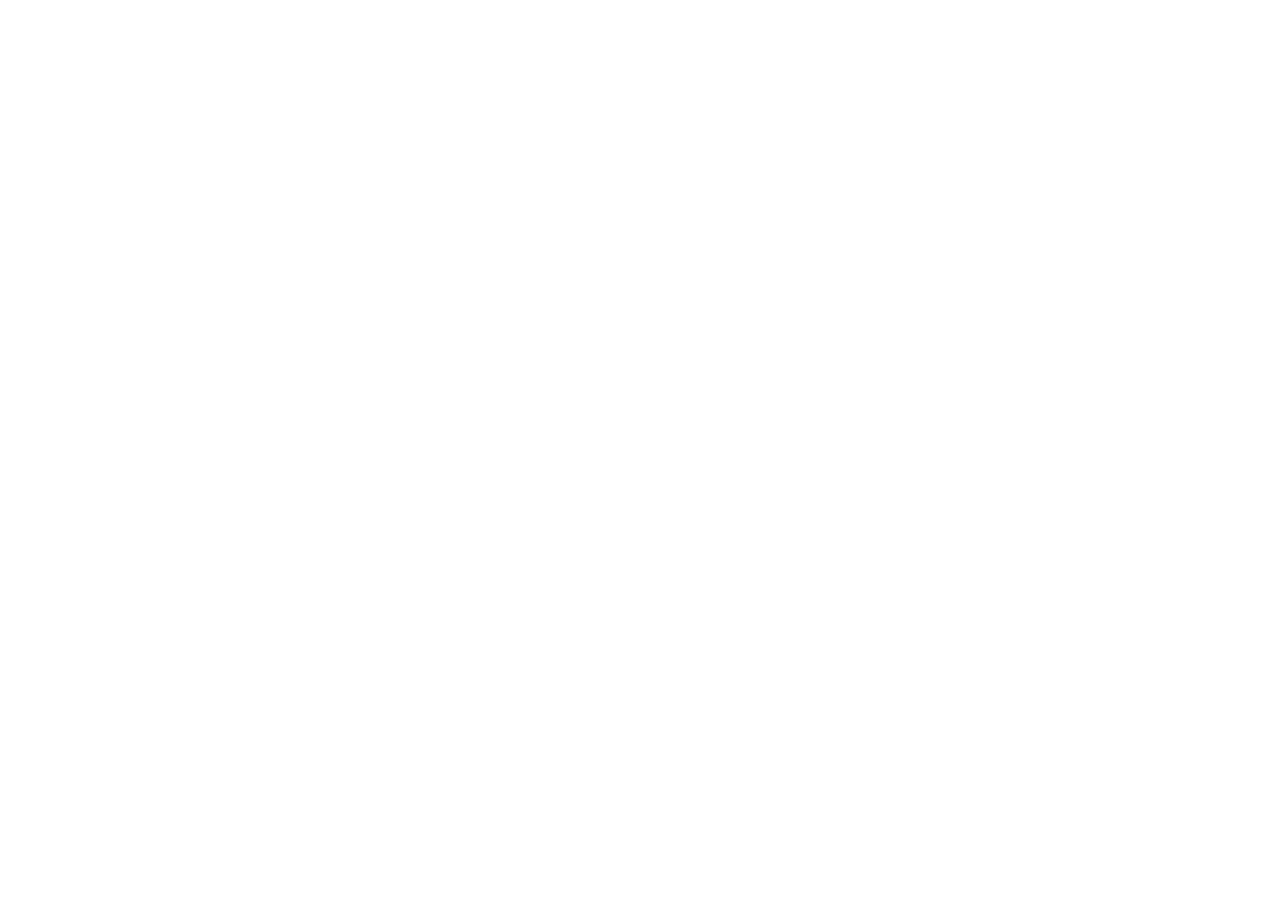
==== index.html @ fef8ca9e "Creating the work environment" ====
<!DOCTYPE html>
<html lang="en">
<head>
    <meta charset="UTF-8">
    <meta name="viewport" content="width=device-width, initial-scale=1.0">
    <title> HTML & CSS TEMPLATE 4 </title>
    <!-- noramlize css file -->
    <link rel="stylesheet" href="./assets/css/normalize.css">
    <!-- the main css file -->
    <link rel="stylesheet" href="./assets/css/master.css">
    <!-- my custom framework css file -->
    <link rel="stylesheet" href="./assets/css/my-framework.css">
    <!-- link the google font family -->
    <link rel="preconnect" href="https://fonts.googleapis.com">
    <link rel="preconnect" href="https://fonts.gstatic.com" crossorigin>
    <link href="https://fonts.googleapis.com/css2?family=Open+Sans:ital,wght@0,300;0,400;0,500;0,600;0,700;0,800;1,400;1,500&display=swap" rel="stylesheet">
</head>
<body>
    
</body>
</html>
---- assets/css/master.css ----
:root {
    font-family: 'Open Sans', 'sans-serif';
    font-size: 16px;
}
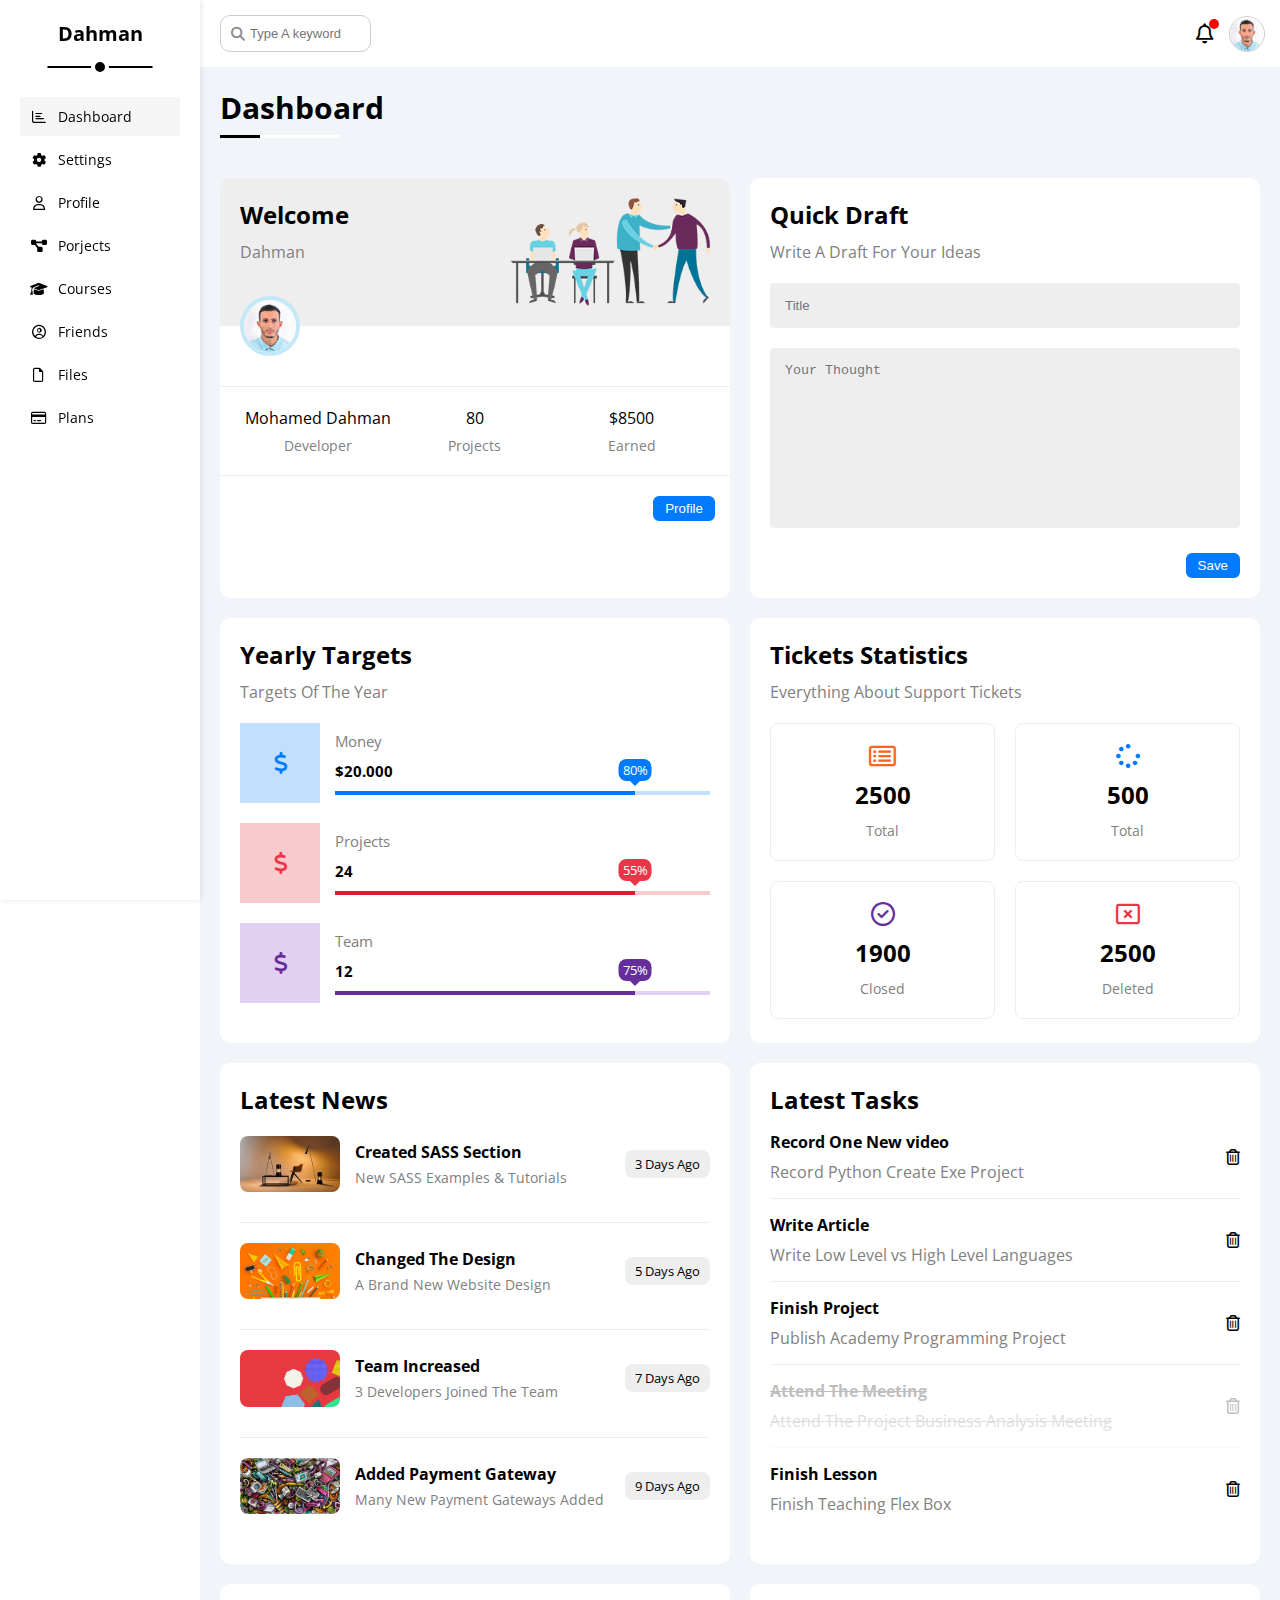
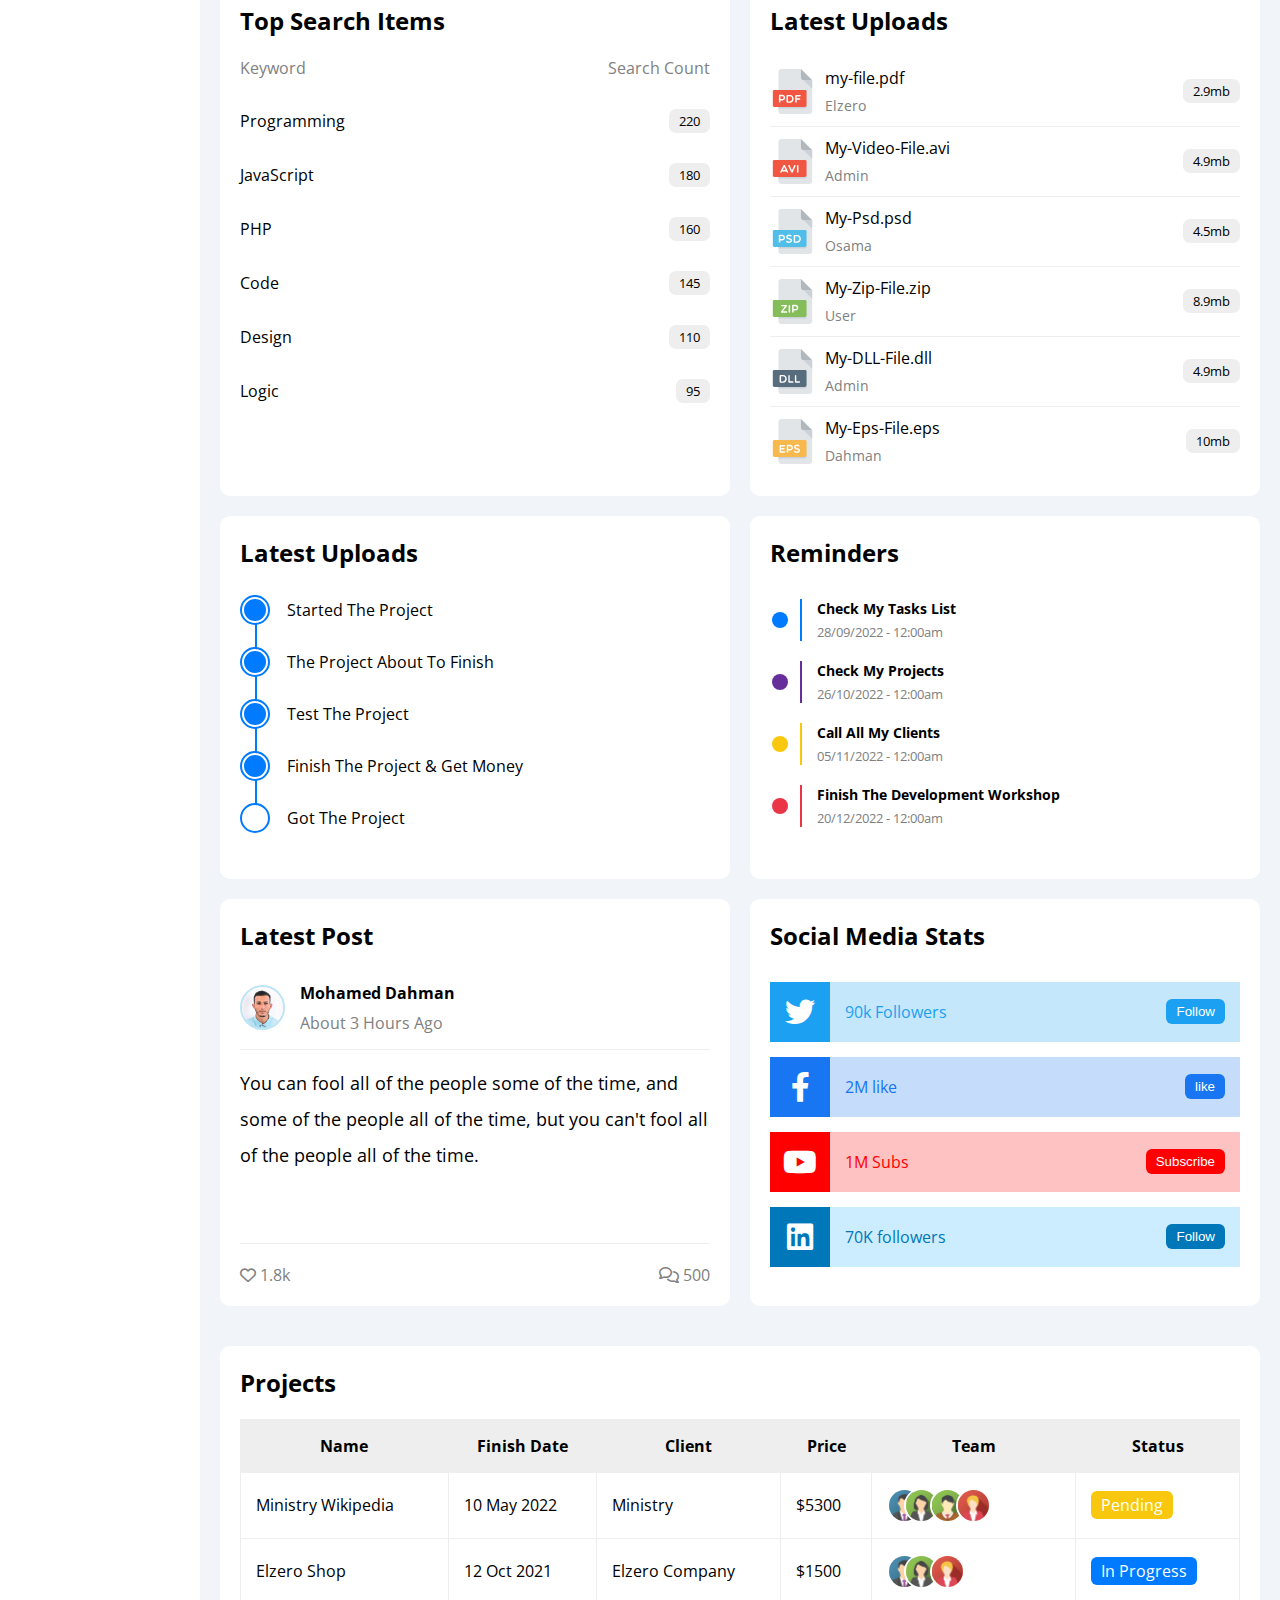
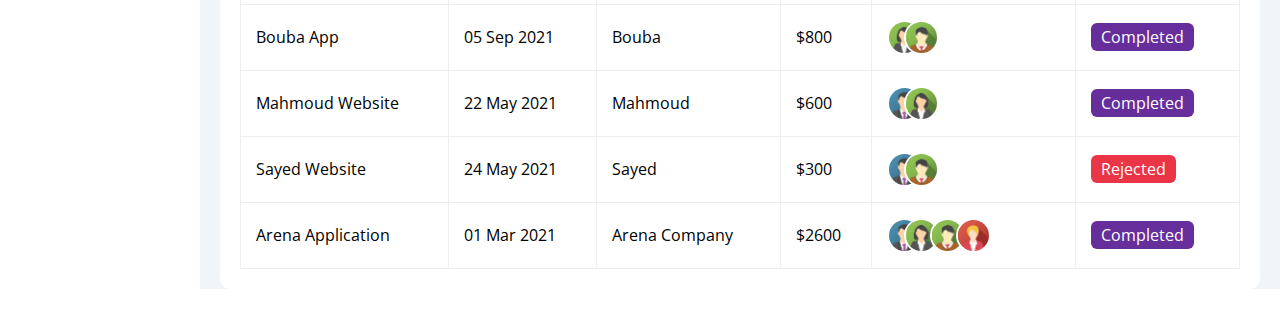
==== commit 077b8ce8: "Upload the first Version of the Project" ====
--- a/index.html
+++ b/index.html
@@ -3,19 +3,566 @@
 <head>
     <meta charset="UTF-8">
     <meta name="viewport" content="width=device-width, initial-scale=1.0">
-    <title> HTML & CSS TEMPLATE 4 </title>
-    <!-- noramlize css file -->
-    <link rel="stylesheet" href="./assets/css/normalize.css">
+    <title> Dashboard </title>
+    <!-- Font Awesome Free Icons-->
+    <link rel="stylesheet" href="./assets/css/all.min.css">
+    <!-- my custom css framework file -->
+    <link rel="stylesheet" href="./assets/css/my-framework.css">
     <!-- the main css file -->
     <link rel="stylesheet" href="./assets/css/master.css">
-    <!-- my custom framework css file -->
-    <link rel="stylesheet" href="./assets/css/my-framework.css">
     <!-- link the google font family -->
     <link rel="preconnect" href="https://fonts.googleapis.com">
     <link rel="preconnect" href="https://fonts.gstatic.com" crossorigin>
     <link href="https://fonts.googleapis.com/css2?family=Open+Sans:ital,wght@0,300;0,400;0,500;0,600;0,700;0,800;1,400;1,500&display=swap" rel="stylesheet">
 </head>
 <body>
-    
+    <div class="page bg-primary">
+        <nav class="main-nav position-fixed bg-white p-20">
+            <h2 class="logo position-relative font-size-20 text-center p-bottom-20 p-inline-10 m-inline-auto m-bottom-30">
+                <span class="desktop hide-on-mobile">Dahman</span>
+                <span class="mobile hide-on-desktop">DH</span>
+            </h2>
+            <ul>
+                <li>
+                    <a class="active nav-link d-flex align-center p-10 rounded-4" href="./index.html">
+                        <i class="nav-item-icon font-size-14 m-right-10 text-black far fa-chart-bar fa-fw"></i>
+                        <span class="nav-item-name font-size-14 text-black">Dashboard</span>
+                    </a>
+                </li>
+                <li>
+                    <a class="nav-link nav-link d-flex align-center p-10 rounded-4" href="./settings.html">
+                        <i class="nav-item-icon font-size-14 m-right-10 text-black fas fa-gear fa-fw"></i>
+                        <span class="nav-item-name font-size-14 text-black">Settings</span>
+                    </a>
+                </li>
+                <li>
+                    <a class="nav-link nav-link d-flex align-center p-10 rounded-4" href="./profile.html">
+                        <i class="nav-item-icon font-size-14 m-right-10 text-black far fa-user fa-fw"></i>
+                        <span class="nav-item-name font-size-14 text-black">Profile</span>
+                    </a>
+                </li>
+                <li>
+                    <a class="nav-link nav-link d-flex align-center p-10 rounded-4" href="./projects.html">
+                        <i class="nav-item-icon font-size-14 m-right-10 text-black fas fa-diagram-project fa-fw"></i>
+                        <span class="nav-item-name font-size-14 text-black">Porjects</span>
+                    </a>
+                </li>
+                <li>
+                    <a class="nav-link nav-link d-flex align-center p-10 rounded-4" href="./courses.html">
+                        <i class="nav-item-icon font-size-14 m-right-10 text-black fas fa-graduation-cap fa-fw"></i>
+                        <span class="nav-item-name font-size-14 text-black">Courses</span>
+                    </a>
+                </li>
+                <li>
+                    <a class="nav-link nav-link d-flex align-center p-10 rounded-4" href="./friends.html">
+                        <i class="nav-item-icon font-size-14 m-right-10 text-black far fa-circle-user fa-fw"></i>
+                        <span class="nav-item-name font-size-14 text-black">Friends</span>
+                    </a>
+                </li>
+                <li>
+                    <a class="nav-link nav-link d-flex align-center p-10 rounded-4" href="./files.html">
+                        <i class="nav-item-icon font-size-14 m-right-10 text-black far fa-file fa-fw"></i>
+                        <span class="nav-item-name font-size-14 text-black">Files</span>
+                    </a>
+                </li>
+                <li>
+                    <a class="nav-link nav-link d-flex align-center p-10 rounded-4" href="./plans.html">
+                        <i class="nav-item-icon font-size-14 m-right-10 text-black far fa-credit-card fa-fw"></i>
+                        <span class="nav-item-name font-size-14 text-black">Plans</span>
+                    </a>
+                </li>
+            </ul>
+        </nav>
+
+        <main class="main-content dashboard">
+            <header class="main-content-header bg-white p-15 d-flex justify-between">
+                <div class="search-engine d-flex align-center p-10">
+                    <i class="search-icon font-size-14 fas fa-search"></i>
+                    <input class="search-field border-0" type="text" placeholder="Type A keyword">
+                </div>
+                <div class="profile d-flex align-center">
+                    <i class="notification-bell far fa-bell position-relative"></i>
+                    <img class="profile-photo rounded-circle" src="./assets/images/profile-photo.JPG" alt="profile photo">
+                </div>
+            </header>
+            <div class="content p-20">
+                <h1 class="position-relative text-black font-size-30 p-bottom-10 m-bottom-40">Dashboard</h1>
+                <div class="container">
+                    <div class="box bg-white welcome">
+                        <div class="upper-section bg-gray p-20 d-flex justify-between">
+                            <div class="col-1 m-bottom-40">
+                                <h2 class="font-size-24 font-weight-bold m-bottom-10">Welcome</h2>
+                                <span class="text-gray">Dahman</span>
+                            </div>
+                            
+                            <img class="img-col hide-on-mobile" src="./assets/images/welcome.png" alt="">
+                            
+                        </div>
+                        <div class="lower-section position-relative p-bottom-20">
+                            <img class="profile-photo position-absolute rounded-circle" src="./assets/images/profile-photo.JPG" alt="">
+                            <ul class="d-grid p-20 m-bottom-20">
+                                <li>
+                                    <span class="bold d-block text-center">Mohamed Dahman</span>
+                                    <span class="light d-block text-center text-gray font-size-14">Developer</span>
+                                </li>
+                                <li>
+                                    <span class="bold d-block text-center">80</span>
+                                    <span class="light d-block text-center text-gray font-size-14">Projects</span>
+                                </li>
+                                <li>
+                                    <span class="bold d-block text-center">$8500</span>
+                                    <span class="light d-block text-center text-gray font-size-14">Earned</span>
+                                </li>
+                            </ul>
+                            <div class="btn-row text-right p-inline-15">
+                                <button class="btn-primary btn">Profile</button>
+                            </div>
+                        </div>
+                    </div>
+                    <div class="box bg-white quick-draft p-20">
+                        <h2 class="font-size-24 font-weight-bold m-bottom-10">Quick Draft</h2>
+                        <span class="d-block m-bottom-20 text-gray">Write A Draft For Your Ideas</span>
+                        <input class="d-block p-15 bg-gray w-100 rounded-4 border-0 m-bottom-20" type="text" placeholder="Title">
+                        <textarea class="w-100 p-15 bg-gray rounded-4 border-0 m-bottom-20" placeholder="Your Thought"></textarea>
+                        <div class="btn-row text-right">
+                            <button class="btn btn-primary">Save</button>
+                        </div>
+                    </div>
+                    <div class="box bg-white yearly-targets p-20">
+                        <h2 class="font-size-24 font-weight-bold m-bottom-10">Yearly Targets</h2>
+                        <span class="d-block m-bottom-20 text-gray">Targets Of The Year</span>
+                        <div class="targets-container">
+                            <div class="row d-flex align-center gap-15 m-bottom-20">
+                                <span class=" small-box d-flex align-center justify-center bg-light-1">
+                                    <i class="primary-clr-1 font-size-22 fas fa-dollar"></i>
+                                </span>
+                                <div class="target-progress flex-1">
+                                    <span class="d-block text-gray font-size-15 m-bottom-10">Money</span>
+                                    <span class="d-block text-black font-size-15 font-weight-bold m-bottom-10">$20.000</span>
+                                    <div class="progress w-100 bg-light-1">
+                                        <span class="progress-bar d-block position-relative bg-clr-1" data-progress="80%" style="--i: 80%; --tooltip-color: var(--primary-clr-1)"></span>
+                                    </div>
+                                </div>
+                            </div>
+                            <div class="row d-flex align-center gap-15 m-bottom-20">
+                                <span class=" small-box d-flex align-center justify-center bg-light-2">
+                                    <i class="primary-clr-2 font-size-22 fas fa-dollar"></i>
+                                </span>
+                                <div class="target-progress flex-1">
+                                    <span class="d-block text-gray font-size-15 m-bottom-10">Projects</span>
+                                    <span class="d-block text-black font-size-15 font-weight-bold m-bottom-10">24</span>
+                                    <div class="progress w-100 bg-light-2">
+                                        <span class="progress-bar d-block position-relative bg-clr-2" data-progress="55%" style="--i: 80%; --tooltip-color: var(--primary-clr-2)"></span>
+                                    </div>
+                                </div>
+                            </div>
+                            <div class="row d-flex align-center gap-15 m-bottom-20">
+                                <span class=" small-box d-flex align-center justify-center bg-light-3">
+                                    <i class="primary-clr-3 font-size-22 fas fa-dollar"></i>
+                                </span>
+                                <div class="target-progress flex-1">
+                                    <span class="d-block text-gray font-size-15 m-bottom-10">Team</span>
+                                    <span class="d-block text-black font-size-15 font-weight-bold m-bottom-10">12</span>
+                                    <div class="progress w-100 bg-light-3">
+                                        <span class="progress-bar d-block position-relative bg-clr-3" data-progress="75%" style="--i: 80%; --tooltip-color: var(--primary-clr-3)"></span>
+                                    </div>
+                                </div>
+                            </div>
+                        </div>
+                    </div>
+                    <div class="box bg-white tickets-stats p-20">
+                        <h2 class="font-size-24 font-weight-bold m-bottom-10">Tickets Statistics</h2>
+                        <span class="d-block m-bottom-20 text-gray">Everything About Support Tickets</span>
+                        <div class="tickets-container d-grid gap-20">
+                            <div class="card rounded-8 border-light text-center p-20">
+                                <i class="icon d-block font-size-24 primary-clr-4 far fa-rectangle-list m-bottom-10"></i>
+                                <span class="number-value d-block font-size-24 font-weight-bold text-black m-bottom-10">2500</span>
+                                <span class="text  d-block font-size-14 text-gray">Total</span>
+                            </div>
+                            <div class="card rounded-8 border-light text-center p-20">
+                                <i class="icon d-block font-size-24 primary-clr-1 fas fa-spinner m-bottom-10"></i>
+                                <span class="number-value d-block font-size-24 font-weight-bold text-black m-bottom-10">500</span>
+                                <span class="text  d-block font-size-14 text-gray">Total</span>
+                            </div>
+                            <div class="card rounded-8 border-light text-center p-20">
+                                <i class="icon d-block font-size-24 primary-clr-3 far fa-circle-check m-bottom-10"></i>
+                                <span class="number-value d-block font-size-24 font-weight-bold text-black m-bottom-10">1900</span>
+                                <span class="text  d-block font-size-14 text-gray">Closed</span>
+                            </div>
+                            <div class="card rounded-8 border-light text-center p-20">
+                                <i class="icon d-block font-size-24 primary-clr-2 far fa-rectangle-xmark m-bottom-10"></i>
+                                <span class="number-value d-block font-size-24 font-weight-bold text-black m-bottom-10">2500</span>
+                                <span class="text  d-block font-size-14 text-gray">Deleted</span>
+                            </div>
+                        </div>
+                    </div>
+                    <div class="box bg-white latest-news p-20">
+                        <h2 class="font-size-24 font-weight-bold text-center-mobile">Latest News</h2>
+                        <div class="row d-flex flex-column-mobile align-center gap-15 w-100 m-top-20 p-bottom-30 border-bottom  border-color-light">
+                            <img class="rounded-8" src="./assets/images/news-01.png" alt="">
+                            <div class="news-info text-center-mobile">
+                                <span class="d-block m-bottom-5 font-size-16 font-weight-bold text-black">Created SASS Section</span>
+                                <span class="d-block font-size-14 text-gray">New SASS Examples &amp; Tutorials</span>
+                            </div>
+                            <span class=" d-block p-inline-10 p-block-5 m-left-auto bg-gray font-size-13 rounded-8">3 Days Ago</span>
+                        </div>  
+                        <div class="row d-flex flex-column-mobile align-center gap-15 w-100 m-top-20 p-bottom-30 border-bottom  border-color-light">
+                            <img class="rounded-8" src="./assets/images/news-02.png" alt="">
+                            <div class="news-info text-center-mobile">
+                                <span class="d-block m-bottom-5 font-size-16 font-weight-bold text-black">Changed The Design</span>
+                                <span class="d-block font-size-14 text-gray">A Brand New Website Design</span>
+                            </div>
+                            <span class=" d-block p-inline-10 p-block-5 m-left-auto bg-gray font-size-13 rounded-8">5 Days Ago</span>
+                        </div> 
+                        <div class="row d-flex flex-column-mobile align-center gap-15 w-100 m-top-20 p-bottom-30 border-bottom  border-color-light">
+                            <img class="rounded-8" src="./assets/images/news-03.png" alt="">
+                            <div class="news-info text-center-mobile">
+                                <span class="d-block m-bottom-5 font-size-16 font-weight-bold text-black">Team Increased</span>
+                                <span class="d-block font-size-14 text-gray">3 Developers Joined The Team</span>
+                            </div>
+                            <span class=" d-block p-inline-10 p-block-5 m-left-auto bg-gray font-size-13 rounded-8">7 Days Ago</span>
+                        </div> 
+                        <div class="row d-flex flex-column-mobile align-center gap-15 w-100 m-top-20 p-bottom-30">
+                            <img class="rounded-8" src="./assets/images/news-04.png" alt="">
+                            <div class="news-info text-center-mobile">
+                                <span class="d-block m-bottom-5 font-size-16 font-weight-bold text-black">Added Payment Gateway</span>
+                                <span class="d-block font-size-14 text-gray">Many New Payment Gateways Added</span>
+                            </div>
+                            <span class=" d-block p-inline-10 p-block-5 m-left-auto bg-gray font-size-13 rounded-8">9 Days Ago</span>
+                        </div> 
+                    </div>
+                    <div class="box bg-white latest-tasks p-20">
+                        <h2 class="font-size-24 font-weight-bold m-bottom-5">Latest Tasks</h2>
+                        <div class="row d-flex justify-between align-center p-bottom-15 m-top-15 border-bottom border-color-light">
+                            <div class="info">
+                                <span class="d-block m-bottom-8 font-weight-bold text-black">Record One New video</span>
+                                <span class="text-gray">Record Python Create Exe Project</span>
+                            </div>
+                            <i class=" delete text-black far fa-trash-can"></i>
+                        </div>
+                        <div class="row d-flex justify-between align-center p-bottom-15 m-top-15 border-bottom border-color-light">
+                            <div class="info">
+                                <span class="d-block m-bottom-8 font-weight-bold text-black">Write Article</span>
+                                <span class="text-gray">Write Low Level vs High Level Languages</span>
+                            </div>
+                            <i class=" delete text-black far fa-trash-can"></i>
+                        </div>
+                        <div class="row d-flex justify-between align-center p-bottom-15 m-top-15 border-bottom border-color-light">
+                            <div class="info">
+                                <span class="d-block m-bottom-8 font-weight-bold text-black">Finish Project</span>
+                                <span class="text-gray">Publish Academy Programming Project</span>
+                            </div>
+                            <i class=" delete text-black far fa-trash-can"></i>
+                        </div>
+                        <div class="row d-flex justify-between align-center p-bottom-15 m-top-15 border-bottom border-color-light" style="opacity: .25;">
+                            <div class="info">
+                                <span class="d-block m-bottom-8 font-weight-bold text-black"><del>Attend The Meeting</del> </span>
+                                <span class="text-gray"><del>Attend The Project Business Analysis Meeting</del></span>
+                            </div>
+                            <i class=" delete text-black far fa-trash-can"></i>
+                        </div>
+                        <div class="row d-flex justify-between align-center p-bottom-15 m-top-15">
+                            <div class="info">
+                                <span class="d-block m-bottom-8 font-weight-bold text-black">Finish Lesson</span>
+                                <span class="text-gray">Finish Teaching Flex Box</span>
+                            </div>
+                            <i class=" delete text-black far fa-trash-can"></i>
+                        </div>
+                    </div>
+                    <div class="box bg-white top-seaches p-20">
+                        <h2 class="font-size-24 font-weight-bold m-bottom-20">Top Search Items</h2>
+                        <div class="row d-flex justify-between align-center m-bottom-30">
+                            <span class="keyword text-gray">Keyword</span>
+                            <span class="search-count text-gray">Search Count</span>
+                        </div>
+                        <div class="row d-flex justify-between align-center m-bottom-30">
+                            <span class="keyword text-black">Programming</span>
+                            <span class="search-count key-term">220</span>
+                        </div>
+                        <div class="row d-flex justify-between align-center m-bottom-30">
+                            <span class="keyword text-black">JavaScript</span>
+                            <span class="search-count key-term">180</span>
+                        </div>
+                        <div class="row d-flex justify-between align-center m-bottom-30">
+                            <span class="keyword text-black">PHP</span>
+                            <span class="search-count key-term">160</span>
+                        </div>
+                        <div class="row d-flex justify-between align-center m-bottom-30">
+                            <span class="keyword text-black">Code</span>
+                            <span class="search-count key-term">145</span>
+                        </div>
+                        <div class="row d-flex justify-between align-center m-bottom-30">
+                            <span class="keyword text-black">Design</span>
+                            <span class="search-count key-term">110</span>
+                        </div>
+                        <div class="row d-flex justify-between align-center">
+                            <span class="keyword text-black">Logic</span>
+                            <span class="search-count key-term">95</span>
+                        </div>
+                    </div>
+                    <div class="box bg-white latest-uploads p-20">
+                        <h2 class="font-size-24 font-weight-bold m-bottom-20">Latest Uploads</h2>
+                        <div class="row d-flex align-center gap-10 p-top-10 p-bottom-10 border-bottom border-color-light">
+                            <img class="file" src="./assets/images/pdf.svg" alt="">
+                            <span class="file-info">
+                                <span class="d-block m-bottom-5 file-name">my-file.pdf</span>
+                                <span class="file-owner text-gray font-size-14">Elzero</span>
+                            </span>
+                            <span class="file-size key-term ml-auto">2.9mb</span>
+                        </div>
+                        <div class="row d-flex align-center gap-10 p-top-10 p-bottom-10 border-bottom border-color-light">
+                            <img class="file" src="./assets/images/avi.svg" alt="">
+                            <span class="file-info">
+                                <span class="d-block m-bottom-5 file-name">My-Video-File.avi</span>
+                                <span class="file-owner text-gray font-size-14">Admin</span>
+                            </span>
+                            <span class="file-size key-term ml-auto">4.9mb</span>
+                        </div>
+                        <div class="row d-flex align-center gap-10 p-top-10 p-bottom-10 border-bottom border-color-light">
+                            <img class="file" src="./assets/images/psd.svg" alt="">
+                            <span class="file-info">
+                                <span class="d-block m-bottom-5 file-name">My-Psd.psd</span>
+                                <span class="file-owner text-gray font-size-14">Osama</span>
+                            </span>
+                            <span class="file-size key-term ml-auto">4.5mb</span>
+                        </div>
+                        <div class="row d-flex align-center gap-10 p-top-10 p-bottom-10 border-bottom border-color-light">
+                            <img class="file" src="./assets/images/zip.svg" alt="">
+                            <span class="file-info">
+                                <span class="d-block m-bottom-5 file-name">My-Zip-File.zip</span>
+                                <span class="file-owner text-gray font-size-14">User</span>
+                            </span>
+                            <span class="file-size key-term ml-auto">8.9mb</span>
+                        </div>
+                        <div class="row d-flex align-center gap-10 p-top-10 p-bottom-10 border-bottom border-color-light">
+                            <img class="file" src="./assets/images/dll.svg" alt="">
+                            <span class="file-info">
+                                <span class="d-block m-bottom-5 file-name">My-DLL-File.dll</span>
+                                <span class="file-owner text-gray font-size-14">Admin</span>
+                            </span>
+                            <span class="file-size key-term ml-auto">4.9mb</span>
+                        </div>
+                        <div class="row d-flex align-center gap-10 p-top-10 p-bottom-10">
+                            <img class="file" src="./assets/images/eps.svg" alt="">
+                            <span class="file-info">
+                                <span class="d-block m-bottom-5 file-name">My-Eps-File.eps</span>
+                                <span class="file-owner text-gray font-size-14">Dahman</span>
+                            </span>
+                            <span class="file-size key-term ml-auto">10mb</span>
+                        </div>
+                    </div>
+                    <div class="box bg-white last-project p-20">
+                        <h2 class="font-size-24 font-weight-bold m-bottom-30">Latest Uploads</h2>
+                        <ul>
+                            <li class="m-bottom-30 position-relative">Started The Project</li>
+                            <li class="m-bottom-30 position-relative">The Project About To Finish</li>
+                            <li class="m-bottom-30 position-relative">Test The Project</li>
+                            <li class="m-bottom-30 position-relative">Finish The Project &amp; Get Money</li>
+                            <li class="m-bottom-30 position-relative">Got The Project</li>
+                        </ul>
+                    </div>
+                    <div class="box bg-white reminders p-20">
+                        <h2 class="font-size-24 font-weight-bold m-bottom-30">Reminders</h2>
+                        <div class="row position-relative p-left-15 m-bottom-20 m-left-30" style="--c: var(--primary-clr-1)">
+                            <span class="d-block text-black font-size-14 font-weight-bold m-bottom-5">Check My Tasks List</span>
+                            <span class="d-block text-gray font-size-13 font-weight-400">28/09/2022 - 12:00am</span>
+                        </div>
+                        <div class="row position-relative p-left-15 m-bottom-20 m-left-30" style="--c: var(--primary-clr-3)">
+                            <span class="d-block text-black font-size-14 font-weight-bold m-bottom-5">Check My Projects</span>
+                            <span class="d-block text-gray font-size-13 font-weight-400">26/10/2022 - 12:00am</span>
+                        </div>
+                        <div class="row position-relative p-left-15 m-bottom-20 m-left-30" style="--c: var(--primary-clr-5)">
+                            <span class="d-block text-black font-size-14 font-weight-bold m-bottom-5">Call All My Clients</span>
+                            <span class="d-block text-gray font-size-13 font-weight-400">05/11/2022 - 12:00am</span>
+                        </div>
+                        <div class="row position-relative p-left-15 m-bottom-20 m-left-30" style="--c: var(--primary-clr-2)">
+                            <span class="d-block text-black font-size-14 font-weight-bold m-bottom-5">Finish The Development Workshop</span>
+                            <span class="d-block text-gray font-size-13 font-weight-400">20/12/2022 - 12:00am</span>
+                        </div>
+                    </div>
+                    <div class="box bg-white latest-post p-20">
+                        <h2 class="font-size-24 font-weight-bold m-bottom-30">Latest Post</h2>
+                        <div class="post d-flex align-center gap-15 p-bottom-15  border-bottom border-color-light">
+                            <img class="poster-photo" src="./assets/images/profile-photo.JPG" alt="">
+                            <div class="poster-info">
+                                <span class="username d-block text-black font-weight-bold m-bottom-8">Mohamed Dahman</span>
+                                <span class="post-time text-gray">About 3 Hours Ago</span>
+                            </div>
+                        </div>
+                        <p class="font-size-18 lh-2 text-center-mobile p-bottom-30 p-top-15 m-bottom-40">
+                            You can fool all of the people some of the time, and some of the people all of the time, but you can't fool all of the people all of the time. 
+                        </p>
+                        <div class="reactions d-flex justify-between p-top-20 border-top border-color-light" style="margin-top: auto">
+                            <span class="text-gray">
+                                <i class="far fa-heart"></i>
+                                1.8k
+                            </span>
+                            <span class="text-gray">
+                                <i class="far fa-comments"></i>
+                                500
+                            </span>
+                        </div>
+                    </div>
+                    <div class="box bg-white social-media-stats p-20">
+                        <h2 class="font-size-24 font-weight-bold m-bottom-30">Social Media Stats</h2>
+                        <div class="row d-flex align-center gap-15 p-right-15 m-bottom-15" style="--c: hsl(203, 89%, 53%); --c-light: hsla(203, 89%, 80%, .6)">
+                            <span class="icon vh-center">
+                                <i class="font-size-30 fab fa-twitter"></i>
+                            </span>
+                            <span class="" style="color: var(--c)">90k Followers</span>
+                            <button class="btn ml-auto text-white border-0">Follow</button>
+                        </div>
+                        <div class="row d-flex align-center gap-15 p-right-15 m-bottom-15" style="--c: hsl(214, 89%, 52%); --c-light: hsla(214, 89%, 80%, .6)">
+                            <span class="icon vh-center">
+                                <i class="font-size-30 fab fa-facebook-f"></i>
+                            </span>
+                            <span class="" style="color: var(--c)">2M like</span>
+                            <button class="btn ml-auto text-white border-0">like</button>
+                        </div>
+                        <div class="row d-flex align-center gap-15 p-right-15 m-bottom-15" style="--c: hsl(0, 100%, 50%); --c-light: hsla(0, 100%, 80%, .6)">
+                            <span class="icon vh-center">
+                                <i class="font-size-30 fab fa-youtube"></i>
+                            </span>
+                            <span class="" style="color: var(--c)">1M Subs</span>
+                            <button class="btn ml-auto text-white border-0">Subscribe</button>
+                        </div>
+                        <div class="row d-flex align-center gap-15 p-right-15 m-bottom-15" style="--c: hsl(201, 100%, 36%); --c-light: hsla(201, 100%, 80%, .5)">
+                            <span class="icon vh-center">
+                                <i class="font-size-30 fab fa-linkedin"></i>
+                            </span>
+                            <span class="" style="color: var(--c)">70K followers</span>
+                            <button class="btn ml-auto text-white border-0">Follow</button>
+                        </div>
+                    </div>
+                </div>
+            </div>
+            <div class="table-container">
+                <h2>Projects</h2>
+                <div class="table">
+                    <table class="" style="overflow: auto">
+                        <thead>
+                            <tr class="bg-gray">
+                                <th class="p-20">Name</th>
+                                <th class="p-20">Finish Date</th>
+                                <th class="p-20">Client</th>
+                                <th class="p-20">Price</th>
+                                <th class="p-20">Team</th>
+                                <th class="p-20">Status</th>
+                            </tr>
+                        </thead>
+                        <tbody>
+                            <tr>
+                                <td>Ministry Wikipedia</td>
+                                <td>10 May 2022</td>
+                                <td>Ministry</td>
+                                <td>$5300</td>
+                                <td>
+                                    <div class="d-flex">
+                                        <img class="person" src="./assets/images/team-01.png" alt="" style="--ctr: 1">
+                                        <img class="person" src="./assets/images/team-02.png" alt="" style="--ctr: 2">
+                                        <img class="person" src="./assets/images/team-03.png" alt="" style="--ctr: 3">
+                                        <img class="person" src="./assets/images/team-05.png" alt="" style="--ctr: 4">
+                                    </div>
+                                </td>
+                                <td>
+                                    <span class="state" style="--c: var(--primary-clr-5)">
+                                        Pending
+                                    </span>
+                                </td>
+                            </tr>
+                            <tr>
+                                <td>Elzero Shop</td>
+                                <td>12 Oct 2021</td>
+                                <td>Elzero Company</td>
+                                <td>$1500</td>
+                                <td>
+                                    <div class="d-flex">
+                                        <img class="person" src="./assets/images/team-01.png" alt="" style="--ctr: 1">
+                                        <img class="person" src="./assets/images/team-02.png" alt="" style="--ctr: 2">
+                                        <img class="person" src="./assets/images/team-05.png" alt="" style="--ctr: 3">
+                                    </div>
+                                </td>
+                                <td>
+                                    <span class="state" style="--c: var(--primary-clr-1)">
+                                        In&nbsp;Progress
+                                    </span>
+                                </td>
+                            </tr>
+                            <tr>
+                                <td>Bouba App</td>
+                                <td>05 Sep 2021</td>
+                                <td>Bouba</td>
+                                <td>$800</td>
+                                <td>
+                                    <div class="d-flex">
+                                        <img class="person" src="./assets/images/team-02.png" alt="" style="--ctr: 1">
+                                        <img class="person" src="./assets/images/team-03.png" alt="" style="--ctr: 2">
+                                    </div>
+                                </td>
+                                <td>
+                                    <span class="state" style="--c: var(--primary-clr-3)">
+                                        Completed
+                                    </span>
+                                </td>
+                            </tr>
+                            <tr>
+                                <td>Mahmoud Website</td>
+                                <td>22 May 2021</td>
+                                <td>Mahmoud</td>
+                                <td>$600</td>
+                                <td>
+                                    <div class="d-flex">
+                                        <img class="person" src="./assets/images/team-01.png" alt="" style="--ctr: 1">
+                                        <img class="person" src="./assets/images/team-02.png" alt="" style="--ctr: 2">
+                                    </div>
+                                </td>
+                                <td>
+                                    <span class="state" style="--c: var(--primary-clr-3)">
+                                        Completed
+                                    </span>
+                                </td>
+                            </tr>
+                            <tr>
+                                <td>Sayed Website</td>
+                                <td>24 May 2021</td>
+                                <td>Sayed</td>
+                                <td>$300</td>
+                                <td>
+                                    <div class="d-flex">
+                                        <img class="person" src="./assets/images/team-01.png" alt="" style="--ctr: 1">
+                                        <img class="person" src="./assets/images/team-03.png" alt="" style="--ctr: 2">
+                                    </div>
+                                </td>
+                                <td>
+                                    <span class="state" style="--c: var(--primary-clr-2)">
+                                        Rejected
+                                    </span>
+                                </td>
+                            </tr>
+                            <tr>
+                                <td>Arena Application</td>
+                                <td>01 Mar 2021</td>
+                                <td>Arena Company</td>
+                                <td>$2600</td>
+                                <td>
+                                    <div class="d-flex">
+                                        <img class="person" src="./assets/images/team-01.png" alt="" style="--ctr: 1">
+                                        <img class="person" src="./assets/images/team-02.png" alt="" style="--ctr: 2">
+                                        <img class="person" src="./assets/images/team-03.png" alt="" style="--ctr: 3">
+                                        <img class="person" src="./assets/images/team-05.png" alt="" style="--ctr: 4">
+                                    </div>
+                                </td>
+                                <td>
+                                    <span class="state" style="--c: var(--primary-clr-3)">
+                                        Completed
+                                    </span>
+                                </td>
+                            </tr>
+                        </tbody>
+                    </table>
+                </div>
+            </div>
+        </main>
+    </div>
 </body>
 </html>--- a/assets/css/all.min.css
+++ b/assets/css/all.min.css
@@ -0,0 +1,9 @@
+/*!
+ * Font Awesome Free 6.4.2 by @fontawesome - https://fontawesome.com
+ * License - https://fontawesome.com/license/free (Icons: CC BY 4.0, Fonts: SIL OFL 1.1, Code: MIT License)
+ * Copyright 2023 Fonticons, Inc.
+ */
+.fa{font-family:var(--fa-style-family,"Font Awesome 6 Free");font-weight:var(--fa-style,900)}.fa,.fa-brands,.fa-classic,.fa-regular,.fa-sharp,.fa-solid,.fab,.far,.fas{-moz-osx-font-smoothing:grayscale;-webkit-font-smoothing:antialiased;display:var(--fa-display,inline-block);font-style:normal;font-variant:normal;line-height:1;text-rendering:auto}.fa-classic,.fa-regular,.fa-solid,.far,.fas{font-family:"Font Awesome 6 Free"}.fa-brands,.fab{font-family:"Font Awesome 6 Brands"}.fa-1x{font-size:1em}.fa-2x{font-size:2em}.fa-3x{font-size:3em}.fa-4x{font-size:4em}.fa-5x{font-size:5em}.fa-6x{font-size:6em}.fa-7x{font-size:7em}.fa-8x{font-size:8em}.fa-9x{font-size:9em}.fa-10x{font-size:10em}.fa-2xs{font-size:.625em;line-height:.1em;vertical-align:.225em}.fa-xs{font-size:.75em;line-height:.08333em;vertical-align:.125em}.fa-sm{font-size:.875em;line-height:.07143em;vertical-align:.05357em}.fa-lg{font-size:1.25em;line-height:.05em;vertical-align:-.075em}.fa-xl{font-size:1.5em;line-height:.04167em;vertical-align:-.125em}.fa-2xl{font-size:2em;line-height:.03125em;vertical-align:-.1875em}.fa-fw{text-align:center;width:1.25em}.fa-ul{list-style-type:none;margin-left:var(--fa-li-margin,2.5em);padding-left:0}.fa-ul>li{position:relative}.fa-li{left:calc(var(--fa-li-width, 2em)*-1);position:absolute;text-align:center;width:var(--fa-li-width,2em);line-height:inherit}.fa-border{border-radius:var(--fa-border-radius,.1em);border:var(--fa-border-width,.08em) var(--fa-border-style,solid) var(--fa-border-color,#eee);padding:var(--fa-border-padding,.2em .25em .15em)}.fa-pull-left{float:left;margin-right:var(--fa-pull-margin,.3em)}.fa-pull-right{float:right;margin-left:var(--fa-pull-margin,.3em)}.fa-beat{-webkit-animation-name:fa-beat;animation-name:fa-beat;-webkit-animation-delay:var(--fa-animation-delay,0s);animation-delay:var(--fa-animation-delay,0s);-webkit-animation-direction:var(--fa-animation-direction,normal);animation-direction:var(--fa-animation-direction,normal);-webkit-animation-duration:var(--fa-animation-duration,1s);animation-duration:var(--fa-animation-duration,1s);-webkit-animation-iteration-count:var(--fa-animation-iteration-count,infinite);animation-iteration-count:var(--fa-animation-iteration-count,infinite);-webkit-animation-timing-function:var(--fa-animation-timing,ease-in-out);animation-timing-function:var(--fa-animation-timing,ease-in-out)}.fa-bounce{-webkit-animation-name:fa-bounce;animation-name:fa-bounce;-webkit-animation-delay:var(--fa-animation-delay,0s);animation-delay:var(--fa-animation-delay,0s);-webkit-animation-direction:var(--fa-animation-direction,normal);animation-direction:var(--fa-animation-direction,normal);-webkit-animation-duration:var(--fa-animation-duration,1s);animation-duration:var(--fa-animation-duration,1s);-webkit-animation-iteration-count:var(--fa-animation-iteration-count,infinite);animation-iteration-count:var(--fa-animation-iteration-count,infinite);-webkit-animation-timing-function:var(--fa-animation-timing,cubic-bezier(.28,.84,.42,1));animation-timing-function:var(--fa-animation-timing,cubic-bezier(.28,.84,.42,1))}.fa-fade{-webkit-animation-name:fa-fade;animation-name:fa-fade;-webkit-animation-iteration-count:var(--fa-animation-iteration-count,infinite);animation-iteration-count:var(--fa-animation-iteration-count,infinite);-webkit-animation-timing-function:var(--fa-animation-timing,cubic-bezier(.4,0,.6,1));animation-timing-function:var(--fa-animation-timing,cubic-bezier(.4,0,.6,1))}.fa-beat-fade,.fa-fade{-webkit-animation-delay:var(--fa-animation-delay,0s);animation-delay:var(--fa-animation-delay,0s);-webkit-animation-direction:var(--fa-animation-direction,normal);animation-direction:var(--fa-animation-direction,normal);-webkit-animation-duration:var(--fa-animation-duration,1s);animation-duration:var(--fa-animation-duration,1s)}.fa-beat-fade{-webkit-animation-name:fa-beat-fade;animation-name:fa-beat-fade;-webkit-animation-iteration-count:var(--fa-animation-iteration-count,infinite);animation-iteration-count:var(--fa-animation-iteration-count,infinite);-webkit-animation-timing-function:var(--fa-animation-timing,cubic-bezier(.4,0,.6,1));animation-timing-function:var(--fa-animation-timing,cubic-bezier(.4,0,.6,1))}.fa-flip{-webkit-animation-name:fa-flip;animation-name:fa-flip;-webkit-animation-delay:var(--fa-animation-delay,0s);animation-delay:var(--fa-animation-delay,0s);-webkit-animation-direction:var(--fa-animation-direction,normal);animation-direction:var(--fa-animation-direction,normal);-webkit-animation-duration:var(--fa-animation-duration,1s);animation-duration:var(--fa-animation-duration,1s);-webkit-animation-iteration-count:var(--fa-animation-iteration-count,infinite);animation-iteration-count:var(--fa-animation-iteration-count,infinite);-webkit-animation-timing-function:var(--fa-animation-timing,ease-in-out);animation-timing-function:var(--fa-animation-timing,ease-in-out)}.fa-shake{-webkit-animation-name:fa-shake;animation-name:fa-shake;-webkit-animation-duration:var(--fa-animation-duration,1s);animation-duration:var(--fa-animation-duration,1s);-webkit-animation-iteration-count:var(--fa-animation-iteration-count,infinite);animation-iteration-count:var(--fa-animation-iteration-count,infinite);-webkit-animation-timing-function:var(--fa-animation-timing,linear);animation-timing-function:var(--fa-animation-timing,linear)}.fa-shake,.fa-spin{-webkit-animation-delay:var(--fa-animation-delay,0s);animation-delay:var(--fa-animation-delay,0s);-webkit-animation-direction:var(--fa-animation-direction,normal);animation-direction:var(--fa-animation-direction,normal)}.fa-spin{-webkit-animation-name:fa-spin;animation-name:fa-spin;-webkit-animation-duration:var(--fa-animation-duration,2s);animation-duration:var(--fa-animation-duration,2s);-webkit-animation-iteration-count:var(--fa-animation-iteration-count,infinite);animation-iteration-count:var(--fa-animation-iteration-count,infinite);-webkit-animation-timing-function:var(--fa-animation-timing,linear);animation-timing-function:var(--fa-animation-timing,linear)}.fa-spin-reverse{--fa-animation-direction:reverse}.fa-pulse,.fa-spin-pulse{-webkit-animation-name:fa-spin;animation-name:fa-spin;-webkit-animation-direction:var(--fa-animation-direction,normal);animation-direction:var(--fa-animation-direction,normal);-webkit-animation-duration:var(--fa-animation-duration,1s);animation-duration:var(--fa-animation-duration,1s);-webkit-animation-iteration-count:var(--fa-animation-iteration-count,infinite);animation-iteration-count:var(--fa-animation-iteration-count,infinite);-webkit-animation-timing-function:var(--fa-animation-timing,steps(8));animation-timing-function:var(--fa-animation-timing,steps(8))}@media (prefers-reduced-motion:reduce){.fa-beat,.fa-beat-fade,.fa-bounce,.fa-fade,.fa-flip,.fa-pulse,.fa-shake,.fa-spin,.fa-spin-pulse{-webkit-animation-delay:-1ms;animation-delay:-1ms;-webkit-animation-duration:1ms;animation-duration:1ms;-webkit-animation-iteration-count:1;animation-iteration-count:1;-webkit-transition-delay:0s;transition-delay:0s;-webkit-transition-duration:0s;transition-duration:0s}}@-webkit-keyframes fa-beat{0%,90%{-webkit-transform:scale(1);transform:scale(1)}45%{-webkit-transform:scale(var(--fa-beat-scale,1.25));transform:scale(var(--fa-beat-scale,1.25))}}@keyframes fa-beat{0%,90%{-webkit-transform:scale(1);transform:scale(1)}45%{-webkit-transform:scale(var(--fa-beat-scale,1.25));transform:scale(var(--fa-beat-scale,1.25))}}@-webkit-keyframes fa-bounce{0%{-webkit-transform:scale(1) translateY(0);transform:scale(1) translateY(0)}10%{-webkit-transform:scale(var(--fa-bounce-start-scale-x,1.1),var(--fa-bounce-start-scale-y,.9)) translateY(0);transform:scale(var(--fa-bounce-start-scale-x,1.1),var(--fa-bounce-start-scale-y,.9)) translateY(0)}30%{-webkit-transform:scale(var(--fa-bounce-jump-scale-x,.9),var(--fa-bounce-jump-scale-y,1.1)) translateY(var(--fa-bounce-height,-.5em));transform:scale(var(--fa-bounce-jump-scale-x,.9),var(--fa-bounce-jump-scale-y,1.1)) translateY(var(--fa-bounce-height,-.5em))}50%{-webkit-transform:scale(var(--fa-bounce-land-scale-x,1.05),var(--fa-bounce-land-scale-y,.95)) translateY(0);transform:scale(var(--fa-bounce-land-scale-x,1.05),var(--fa-bounce-land-scale-y,.95)) translateY(0)}57%{-webkit-transform:scale(1) translateY(var(--fa-bounce-rebound,-.125em));transform:scale(1) translateY(var(--fa-bounce-rebound,-.125em))}64%{-webkit-transform:scale(1) translateY(0);transform:scale(1) translateY(0)}to{-webkit-transform:scale(1) translateY(0);transform:scale(1) translateY(0)}}@keyframes fa-bounce{0%{-webkit-transform:scale(1) translateY(0);transform:scale(1) translateY(0)}10%{-webkit-transform:scale(var(--fa-bounce-start-scale-x,1.1),var(--fa-bounce-start-scale-y,.9)) translateY(0);transform:scale(var(--fa-bounce-start-scale-x,1.1),var(--fa-bounce-start-scale-y,.9)) translateY(0)}30%{-webkit-transform:scale(var(--fa-bounce-jump-scale-x,.9),var(--fa-bounce-jump-scale-y,1.1)) translateY(var(--fa-bounce-height,-.5em));transform:scale(var(--fa-bounce-jump-scale-x,.9),var(--fa-bounce-jump-scale-y,1.1)) translateY(var(--fa-bounce-height,-.5em))}50%{-webkit-transform:scale(var(--fa-bounce-land-scale-x,1.05),var(--fa-bounce-land-scale-y,.95)) translateY(0);transform:scale(var(--fa-bounce-land-scale-x,1.05),var(--fa-bounce-land-scale-y,.95)) translateY(0)}57%{-webkit-transform:scale(1) translateY(var(--fa-bounce-rebound,-.125em));transform:scale(1) translateY(var(--fa-bounce-rebound,-.125em))}64%{-webkit-transform:scale(1) translateY(0);transform:scale(1) translateY(0)}to{-webkit-transform:scale(1) translateY(0);transform:scale(1) translateY(0)}}@-webkit-keyframes fa-fade{50%{opacity:var(--fa-fade-opacity,.4)}}@keyframes fa-fade{50%{opacity:var(--fa-fade-opacity,.4)}}@-webkit-keyframes fa-beat-fade{0%,to{opacity:var(--fa-beat-fade-opacity,.4);-webkit-transform:scale(1);transform:scale(1)}50%{opacity:1;-webkit-transform:scale(var(--fa-beat-fade-scale,1.125));transform:scale(var(--fa-beat-fade-scale,1.125))}}@keyframes fa-beat-fade{0%,to{opacity:var(--fa-beat-fade-opacity,.4);-webkit-transform:scale(1);transform:scale(1)}50%{opacity:1;-webkit-transform:scale(var(--fa-beat-fade-scale,1.125));transform:scale(var(--fa-beat-fade-scale,1.125))}}@-webkit-keyframes fa-flip{50%{-webkit-transform:rotate3d(var(--fa-flip-x,0),var(--fa-flip-y,1),var(--fa-flip-z,0),var(--fa-flip-angle,-180deg));transform:rotate3d(var(--fa-flip-x,0),var(--fa-flip-y,1),var(--fa-flip-z,0),var(--fa-flip-angle,-180deg))}}@keyframes fa-flip{50%{-webkit-transform:rotate3d(var(--fa-flip-x,0),var(--fa-flip-y,1),var(--fa-flip-z,0),var(--fa-flip-angle,-180deg));transform:rotate3d(var(--fa-flip-x,0),var(--fa-flip-y,1),var(--fa-flip-z,0),var(--fa-flip-angle,-180deg))}}@-webkit-keyframes fa-shake{0%{-webkit-transform:rotate(-15deg);transform:rotate(-15deg)}4%{-webkit-transform:rotate(15deg);transform:rotate(15deg)}8%,24%{-webkit-transform:rotate(-18deg);transform:rotate(-18deg)}12%,28%{-webkit-transform:rotate(18deg);transform:rotate(18deg)}16%{-webkit-transform:rotate(-22deg);transform:rotate(-22deg)}20%{-webkit-transform:rotate(22deg);transform:rotate(22deg)}32%{-webkit-transform:rotate(-12deg);transform:rotate(-12deg)}36%{-webkit-transform:rotate(12deg);transform:rotate(12deg)}40%,to{-webkit-transform:rotate(0deg);transform:rotate(0deg)}}@keyframes fa-shake{0%{-webkit-transform:rotate(-15deg);transform:rotate(-15deg)}4%{-webkit-transform:rotate(15deg);transform:rotate(15deg)}8%,24%{-webkit-transform:rotate(-18deg);transform:rotate(-18deg)}12%,28%{-webkit-transform:rotate(18deg);transform:rotate(18deg)}16%{-webkit-transform:rotate(-22deg);transform:rotate(-22deg)}20%{-webkit-transform:rotate(22deg);transform:rotate(22deg)}32%{-webkit-transform:rotate(-12deg);transform:rotate(-12deg)}36%{-webkit-transform:rotate(12deg);transform:rotate(12deg)}40%,to{-webkit-transform:rotate(0deg);transform:rotate(0deg)}}@-webkit-keyframes fa-spin{0%{-webkit-transform:rotate(0deg);transform:rotate(0deg)}to{-webkit-transform:rotate(1turn);transform:rotate(1turn)}}@keyframes fa-spin{0%{-webkit-transform:rotate(0deg);transform:rotate(0deg)}to{-webkit-transform:rotate(1turn);transform:rotate(1turn)}}.fa-rotate-90{-webkit-transform:rotate(90deg);transform:rotate(90deg)}.fa-rotate-180{-webkit-transform:rotate(180deg);transform:rotate(180deg)}.fa-rotate-270{-webkit-transform:rotate(270deg);transform:rotate(270deg)}.fa-flip-horizontal{-webkit-transform:scaleX(-1);transform:scaleX(-1)}.fa-flip-vertical{-webkit-transform:scaleY(-1);transform:scaleY(-1)}.fa-flip-both,.fa-flip-horizontal.fa-flip-vertical{-webkit-transform:scale(-1);transform:scale(-1)}.fa-rotate-by{-webkit-transform:rotate(var(--fa-rotate-angle,none));transform:rotate(var(--fa-rotate-angle,none))}.fa-stack{display:inline-block;height:2em;line-height:2em;position:relative;vertical-align:middle;width:2.5em}.fa-stack-1x,.fa-stack-2x{left:0;position:absolute;text-align:center;width:100%;z-index:var(--fa-stack-z-index,auto)}.fa-stack-1x{line-height:inherit}.fa-stack-2x{font-size:2em}.fa-inverse{color:var(--fa-inverse,#fff)}
+
+.fa-0:before{content:"\30"}.fa-1:before{content:"\31"}.fa-2:before{content:"\32"}.fa-3:before{content:"\33"}.fa-4:before{content:"\34"}.fa-5:before{content:"\35"}.fa-6:before{content:"\36"}.fa-7:before{content:"\37"}.fa-8:before{content:"\38"}.fa-9:before{content:"\39"}.fa-fill-drip:before{content:"\f576"}.fa-arrows-to-circle:before{content:"\e4bd"}.fa-chevron-circle-right:before,.fa-circle-chevron-right:before{content:"\f138"}.fa-at:before{content:"\40"}.fa-trash-alt:before,.fa-trash-can:before{content:"\f2ed"}.fa-text-height:before{content:"\f034"}.fa-user-times:before,.fa-user-xmark:before{content:"\f235"}.fa-stethoscope:before{content:"\f0f1"}.fa-comment-alt:before,.fa-message:before{content:"\f27a"}.fa-info:before{content:"\f129"}.fa-compress-alt:before,.fa-down-left-and-up-right-to-center:before{content:"\f422"}.fa-explosion:before{content:"\e4e9"}.fa-file-alt:before,.fa-file-lines:before,.fa-file-text:before{content:"\f15c"}.fa-wave-square:before{content:"\f83e"}.fa-ring:before{content:"\f70b"}.fa-building-un:before{content:"\e4d9"}.fa-dice-three:before{content:"\f527"}.fa-calendar-alt:before,.fa-calendar-days:before{content:"\f073"}.fa-anchor-circle-check:before{content:"\e4aa"}.fa-building-circle-arrow-right:before{content:"\e4d1"}.fa-volleyball-ball:before,.fa-volleyball:before{content:"\f45f"}.fa-arrows-up-to-line:before{content:"\e4c2"}.fa-sort-desc:before,.fa-sort-down:before{content:"\f0dd"}.fa-circle-minus:before,.fa-minus-circle:before{content:"\f056"}.fa-door-open:before{content:"\f52b"}.fa-right-from-bracket:before,.fa-sign-out-alt:before{content:"\f2f5"}.fa-atom:before{content:"\f5d2"}.fa-soap:before{content:"\e06e"}.fa-heart-music-camera-bolt:before,.fa-icons:before{content:"\f86d"}.fa-microphone-alt-slash:before,.fa-microphone-lines-slash:before{content:"\f539"}.fa-bridge-circle-check:before{content:"\e4c9"}.fa-pump-medical:before{content:"\e06a"}.fa-fingerprint:before{content:"\f577"}.fa-hand-point-right:before{content:"\f0a4"}.fa-magnifying-glass-location:before,.fa-search-location:before{content:"\f689"}.fa-forward-step:before,.fa-step-forward:before{content:"\f051"}.fa-face-smile-beam:before,.fa-smile-beam:before{content:"\f5b8"}.fa-flag-checkered:before{content:"\f11e"}.fa-football-ball:before,.fa-football:before{content:"\f44e"}.fa-school-circle-exclamation:before{content:"\e56c"}.fa-crop:before{content:"\f125"}.fa-angle-double-down:before,.fa-angles-down:before{content:"\f103"}.fa-users-rectangle:before{content:"\e594"}.fa-people-roof:before{content:"\e537"}.fa-people-line:before{content:"\e534"}.fa-beer-mug-empty:before,.fa-beer:before{content:"\f0fc"}.fa-diagram-predecessor:before{content:"\e477"}.fa-arrow-up-long:before,.fa-long-arrow-up:before{content:"\f176"}.fa-burn:before,.fa-fire-flame-simple:before{content:"\f46a"}.fa-male:before,.fa-person:before{content:"\f183"}.fa-laptop:before{content:"\f109"}.fa-file-csv:before{content:"\f6dd"}.fa-menorah:before{content:"\f676"}.fa-truck-plane:before{content:"\e58f"}.fa-record-vinyl:before{content:"\f8d9"}.fa-face-grin-stars:before,.fa-grin-stars:before{content:"\f587"}.fa-bong:before{content:"\f55c"}.fa-pastafarianism:before,.fa-spaghetti-monster-flying:before{content:"\f67b"}.fa-arrow-down-up-across-line:before{content:"\e4af"}.fa-spoon:before,.fa-utensil-spoon:before{content:"\f2e5"}.fa-jar-wheat:before{content:"\e517"}.fa-envelopes-bulk:before,.fa-mail-bulk:before{content:"\f674"}.fa-file-circle-exclamation:before{content:"\e4eb"}.fa-circle-h:before,.fa-hospital-symbol:before{content:"\f47e"}.fa-pager:before{content:"\f815"}.fa-address-book:before,.fa-contact-book:before{content:"\f2b9"}.fa-strikethrough:before{content:"\f0cc"}.fa-k:before{content:"\4b"}.fa-landmark-flag:before{content:"\e51c"}.fa-pencil-alt:before,.fa-pencil:before{content:"\f303"}.fa-backward:before{content:"\f04a"}.fa-caret-right:before{content:"\f0da"}.fa-comments:before{content:"\f086"}.fa-file-clipboard:before,.fa-paste:before{content:"\f0ea"}.fa-code-pull-request:before{content:"\e13c"}.fa-clipboard-list:before{content:"\f46d"}.fa-truck-loading:before,.fa-truck-ramp-box:before{content:"\f4de"}.fa-user-check:before{content:"\f4fc"}.fa-vial-virus:before{content:"\e597"}.fa-sheet-plastic:before{content:"\e571"}.fa-blog:before{content:"\f781"}.fa-user-ninja:before{content:"\f504"}.fa-person-arrow-up-from-line:before{content:"\e539"}.fa-scroll-torah:before,.fa-torah:before{content:"\f6a0"}.fa-broom-ball:before,.fa-quidditch-broom-ball:before,.fa-quidditch:before{content:"\f458"}.fa-toggle-off:before{content:"\f204"}.fa-archive:before,.fa-box-archive:before{content:"\f187"}.fa-person-drowning:before{content:"\e545"}.fa-arrow-down-9-1:before,.fa-sort-numeric-desc:before,.fa-sort-numeric-down-alt:before{content:"\f886"}.fa-face-grin-tongue-squint:before,.fa-grin-tongue-squint:before{content:"\f58a"}.fa-spray-can:before{content:"\f5bd"}.fa-truck-monster:before{content:"\f63b"}.fa-w:before{content:"\57"}.fa-earth-africa:before,.fa-globe-africa:before{content:"\f57c"}.fa-rainbow:before{content:"\f75b"}.fa-circle-notch:before{content:"\f1ce"}.fa-tablet-alt:before,.fa-tablet-screen-button:before{content:"\f3fa"}.fa-paw:before{content:"\f1b0"}.fa-cloud:before{content:"\f0c2"}.fa-trowel-bricks:before{content:"\e58a"}.fa-face-flushed:before,.fa-flushed:before{content:"\f579"}.fa-hospital-user:before{content:"\f80d"}.fa-tent-arrow-left-right:before{content:"\e57f"}.fa-gavel:before,.fa-legal:before{content:"\f0e3"}.fa-binoculars:before{content:"\f1e5"}.fa-microphone-slash:before{content:"\f131"}.fa-box-tissue:before{content:"\e05b"}.fa-motorcycle:before{content:"\f21c"}.fa-bell-concierge:before,.fa-concierge-bell:before{content:"\f562"}.fa-pen-ruler:before,.fa-pencil-ruler:before{content:"\f5ae"}.fa-people-arrows-left-right:before,.fa-people-arrows:before{content:"\e068"}.fa-mars-and-venus-burst:before{content:"\e523"}.fa-caret-square-right:before,.fa-square-caret-right:before{content:"\f152"}.fa-cut:before,.fa-scissors:before{content:"\f0c4"}.fa-sun-plant-wilt:before{content:"\e57a"}.fa-toilets-portable:before{content:"\e584"}.fa-hockey-puck:before{content:"\f453"}.fa-table:before{content:"\f0ce"}.fa-magnifying-glass-arrow-right:before{content:"\e521"}.fa-digital-tachograph:before,.fa-tachograph-digital:before{content:"\f566"}.fa-users-slash:before{content:"\e073"}.fa-clover:before{content:"\e139"}.fa-mail-reply:before,.fa-reply:before{content:"\f3e5"}.fa-star-and-crescent:before{content:"\f699"}.fa-house-fire:before{content:"\e50c"}.fa-minus-square:before,.fa-square-minus:before{content:"\f146"}.fa-helicopter:before{content:"\f533"}.fa-compass:before{content:"\f14e"}.fa-caret-square-down:before,.fa-square-caret-down:before{content:"\f150"}.fa-file-circle-question:before{content:"\e4ef"}.fa-laptop-code:before{content:"\f5fc"}.fa-swatchbook:before{content:"\f5c3"}.fa-prescription-bottle:before{content:"\f485"}.fa-bars:before,.fa-navicon:before{content:"\f0c9"}.fa-people-group:before{content:"\e533"}.fa-hourglass-3:before,.fa-hourglass-end:before{content:"\f253"}.fa-heart-broken:before,.fa-heart-crack:before{content:"\f7a9"}.fa-external-link-square-alt:before,.fa-square-up-right:before{content:"\f360"}.fa-face-kiss-beam:before,.fa-kiss-beam:before{content:"\f597"}.fa-film:before{content:"\f008"}.fa-ruler-horizontal:before{content:"\f547"}.fa-people-robbery:before{content:"\e536"}.fa-lightbulb:before{content:"\f0eb"}.fa-caret-left:before{content:"\f0d9"}.fa-circle-exclamation:before,.fa-exclamation-circle:before{content:"\f06a"}.fa-school-circle-xmark:before{content:"\e56d"}.fa-arrow-right-from-bracket:before,.fa-sign-out:before{content:"\f08b"}.fa-chevron-circle-down:before,.fa-circle-chevron-down:before{content:"\f13a"}.fa-unlock-alt:before,.fa-unlock-keyhole:before{content:"\f13e"}.fa-cloud-showers-heavy:before{content:"\f740"}.fa-headphones-alt:before,.fa-headphones-simple:before{content:"\f58f"}.fa-sitemap:before{content:"\f0e8"}.fa-circle-dollar-to-slot:before,.fa-donate:before{content:"\f4b9"}.fa-memory:before{content:"\f538"}.fa-road-spikes:before{content:"\e568"}.fa-fire-burner:before{content:"\e4f1"}.fa-flag:before{content:"\f024"}.fa-hanukiah:before{content:"\f6e6"}.fa-feather:before{content:"\f52d"}.fa-volume-down:before,.fa-volume-low:before{content:"\f027"}.fa-comment-slash:before{content:"\f4b3"}.fa-cloud-sun-rain:before{content:"\f743"}.fa-compress:before{content:"\f066"}.fa-wheat-alt:before,.fa-wheat-awn:before{content:"\e2cd"}.fa-ankh:before{content:"\f644"}.fa-hands-holding-child:before{content:"\e4fa"}.fa-asterisk:before{content:"\2a"}.fa-check-square:before,.fa-square-check:before{content:"\f14a"}.fa-peseta-sign:before{content:"\e221"}.fa-header:before,.fa-heading:before{content:"\f1dc"}.fa-ghost:before{content:"\f6e2"}.fa-list-squares:before,.fa-list:before{content:"\f03a"}.fa-phone-square-alt:before,.fa-square-phone-flip:before{content:"\f87b"}.fa-cart-plus:before{content:"\f217"}.fa-gamepad:before{content:"\f11b"}.fa-circle-dot:before,.fa-dot-circle:before{content:"\f192"}.fa-dizzy:before,.fa-face-dizzy:before{content:"\f567"}.fa-egg:before{content:"\f7fb"}.fa-house-medical-circle-xmark:before{content:"\e513"}.fa-campground:before{content:"\f6bb"}.fa-folder-plus:before{content:"\f65e"}.fa-futbol-ball:before,.fa-futbol:before,.fa-soccer-ball:before{content:"\f1e3"}.fa-paint-brush:before,.fa-paintbrush:before{content:"\f1fc"}.fa-lock:before{content:"\f023"}.fa-gas-pump:before{content:"\f52f"}.fa-hot-tub-person:before,.fa-hot-tub:before{content:"\f593"}.fa-map-location:before,.fa-map-marked:before{content:"\f59f"}.fa-house-flood-water:before{content:"\e50e"}.fa-tree:before{content:"\f1bb"}.fa-bridge-lock:before{content:"\e4cc"}.fa-sack-dollar:before{content:"\f81d"}.fa-edit:before,.fa-pen-to-square:before{content:"\f044"}.fa-car-side:before{content:"\f5e4"}.fa-share-alt:before,.fa-share-nodes:before{content:"\f1e0"}.fa-heart-circle-minus:before{content:"\e4ff"}.fa-hourglass-2:before,.fa-hourglass-half:before{content:"\f252"}.fa-microscope:before{content:"\f610"}.fa-sink:before{content:"\e06d"}.fa-bag-shopping:before,.fa-shopping-bag:before{content:"\f290"}.fa-arrow-down-z-a:before,.fa-sort-alpha-desc:before,.fa-sort-alpha-down-alt:before{content:"\f881"}.fa-mitten:before{content:"\f7b5"}.fa-person-rays:before{content:"\e54d"}.fa-users:before{content:"\f0c0"}.fa-eye-slash:before{content:"\f070"}.fa-flask-vial:before{content:"\e4f3"}.fa-hand-paper:before,.fa-hand:before{content:"\f256"}.fa-om:before{content:"\f679"}.fa-worm:before{content:"\e599"}.fa-house-circle-xmark:before{content:"\e50b"}.fa-plug:before{content:"\f1e6"}.fa-chevron-up:before{content:"\f077"}.fa-hand-spock:before{content:"\f259"}.fa-stopwatch:before{content:"\f2f2"}.fa-face-kiss:before,.fa-kiss:before{content:"\f596"}.fa-bridge-circle-xmark:before{content:"\e4cb"}.fa-face-grin-tongue:before,.fa-grin-tongue:before{content:"\f589"}.fa-chess-bishop:before{content:"\f43a"}.fa-face-grin-wink:before,.fa-grin-wink:before{content:"\f58c"}.fa-deaf:before,.fa-deafness:before,.fa-ear-deaf:before,.fa-hard-of-hearing:before{content:"\f2a4"}.fa-road-circle-check:before{content:"\e564"}.fa-dice-five:before{content:"\f523"}.fa-rss-square:before,.fa-square-rss:before{content:"\f143"}.fa-land-mine-on:before{content:"\e51b"}.fa-i-cursor:before{content:"\f246"}.fa-stamp:before{content:"\f5bf"}.fa-stairs:before{content:"\e289"}.fa-i:before{content:"\49"}.fa-hryvnia-sign:before,.fa-hryvnia:before{content:"\f6f2"}.fa-pills:before{content:"\f484"}.fa-face-grin-wide:before,.fa-grin-alt:before{content:"\f581"}.fa-tooth:before{content:"\f5c9"}.fa-v:before{content:"\56"}.fa-bangladeshi-taka-sign:before{content:"\e2e6"}.fa-bicycle:before{content:"\f206"}.fa-rod-asclepius:before,.fa-rod-snake:before,.fa-staff-aesculapius:before,.fa-staff-snake:before{content:"\e579"}.fa-head-side-cough-slash:before{content:"\e062"}.fa-ambulance:before,.fa-truck-medical:before{content:"\f0f9"}.fa-wheat-awn-circle-exclamation:before{content:"\e598"}.fa-snowman:before{content:"\f7d0"}.fa-mortar-pestle:before{content:"\f5a7"}.fa-road-barrier:before{content:"\e562"}.fa-school:before{content:"\f549"}.fa-igloo:before{content:"\f7ae"}.fa-joint:before{content:"\f595"}.fa-angle-right:before{content:"\f105"}.fa-horse:before{content:"\f6f0"}.fa-q:before{content:"\51"}.fa-g:before{content:"\47"}.fa-notes-medical:before{content:"\f481"}.fa-temperature-2:before,.fa-temperature-half:before,.fa-thermometer-2:before,.fa-thermometer-half:before{content:"\f2c9"}.fa-dong-sign:before{content:"\e169"}.fa-capsules:before{content:"\f46b"}.fa-poo-bolt:before,.fa-poo-storm:before{content:"\f75a"}.fa-face-frown-open:before,.fa-frown-open:before{content:"\f57a"}.fa-hand-point-up:before{content:"\f0a6"}.fa-money-bill:before{content:"\f0d6"}.fa-bookmark:before{content:"\f02e"}.fa-align-justify:before{content:"\f039"}.fa-umbrella-beach:before{content:"\f5ca"}.fa-helmet-un:before{content:"\e503"}.fa-bullseye:before{content:"\f140"}.fa-bacon:before{content:"\f7e5"}.fa-hand-point-down:before{content:"\f0a7"}.fa-arrow-up-from-bracket:before{content:"\e09a"}.fa-folder-blank:before,.fa-folder:before{content:"\f07b"}.fa-file-medical-alt:before,.fa-file-waveform:before{content:"\f478"}.fa-radiation:before{content:"\f7b9"}.fa-chart-simple:before{content:"\e473"}.fa-mars-stroke:before{content:"\f229"}.fa-vial:before{content:"\f492"}.fa-dashboard:before,.fa-gauge-med:before,.fa-gauge:before,.fa-tachometer-alt-average:before{content:"\f624"}.fa-magic-wand-sparkles:before,.fa-wand-magic-sparkles:before{content:"\e2ca"}.fa-e:before{content:"\45"}.fa-pen-alt:before,.fa-pen-clip:before{content:"\f305"}.fa-bridge-circle-exclamation:before{content:"\e4ca"}.fa-user:before{content:"\f007"}.fa-school-circle-check:before{content:"\e56b"}.fa-dumpster:before{content:"\f793"}.fa-shuttle-van:before,.fa-van-shuttle:before{content:"\f5b6"}.fa-building-user:before{content:"\e4da"}.fa-caret-square-left:before,.fa-square-caret-left:before{content:"\f191"}.fa-highlighter:before{content:"\f591"}.fa-key:before{content:"\f084"}.fa-bullhorn:before{content:"\f0a1"}.fa-globe:before{content:"\f0ac"}.fa-synagogue:before{content:"\f69b"}.fa-person-half-dress:before{content:"\e548"}.fa-road-bridge:before{content:"\e563"}.fa-location-arrow:before{content:"\f124"}.fa-c:before{content:"\43"}.fa-tablet-button:before{content:"\f10a"}.fa-building-lock:before{content:"\e4d6"}.fa-pizza-slice:before{content:"\f818"}.fa-money-bill-wave:before{content:"\f53a"}.fa-area-chart:before,.fa-chart-area:before{content:"\f1fe"}.fa-house-flag:before{content:"\e50d"}.fa-person-circle-minus:before{content:"\e540"}.fa-ban:before,.fa-cancel:before{content:"\f05e"}.fa-camera-rotate:before{content:"\e0d8"}.fa-air-freshener:before,.fa-spray-can-sparkles:before{content:"\f5d0"}.fa-star:before{content:"\f005"}.fa-repeat:before{content:"\f363"}.fa-cross:before{content:"\f654"}.fa-box:before{content:"\f466"}.fa-venus-mars:before{content:"\f228"}.fa-arrow-pointer:before,.fa-mouse-pointer:before{content:"\f245"}.fa-expand-arrows-alt:before,.fa-maximize:before{content:"\f31e"}.fa-charging-station:before{content:"\f5e7"}.fa-shapes:before,.fa-triangle-circle-square:before{content:"\f61f"}.fa-random:before,.fa-shuffle:before{content:"\f074"}.fa-person-running:before,.fa-running:before{content:"\f70c"}.fa-mobile-retro:before{content:"\e527"}.fa-grip-lines-vertical:before{content:"\f7a5"}.fa-spider:before{content:"\f717"}.fa-hands-bound:before{content:"\e4f9"}.fa-file-invoice-dollar:before{content:"\f571"}.fa-plane-circle-exclamation:before{content:"\e556"}.fa-x-ray:before{content:"\f497"}.fa-spell-check:before{content:"\f891"}.fa-slash:before{content:"\f715"}.fa-computer-mouse:before,.fa-mouse:before{content:"\f8cc"}.fa-arrow-right-to-bracket:before,.fa-sign-in:before{content:"\f090"}.fa-shop-slash:before,.fa-store-alt-slash:before{content:"\e070"}.fa-server:before{content:"\f233"}.fa-virus-covid-slash:before{content:"\e4a9"}.fa-shop-lock:before{content:"\e4a5"}.fa-hourglass-1:before,.fa-hourglass-start:before{content:"\f251"}.fa-blender-phone:before{content:"\f6b6"}.fa-building-wheat:before{content:"\e4db"}.fa-person-breastfeeding:before{content:"\e53a"}.fa-right-to-bracket:before,.fa-sign-in-alt:before{content:"\f2f6"}.fa-venus:before{content:"\f221"}.fa-passport:before{content:"\f5ab"}.fa-heart-pulse:before,.fa-heartbeat:before{content:"\f21e"}.fa-people-carry-box:before,.fa-people-carry:before{content:"\f4ce"}.fa-temperature-high:before{content:"\f769"}.fa-microchip:before{content:"\f2db"}.fa-crown:before{content:"\f521"}.fa-weight-hanging:before{content:"\f5cd"}.fa-xmarks-lines:before{content:"\e59a"}.fa-file-prescription:before{content:"\f572"}.fa-weight-scale:before,.fa-weight:before{content:"\f496"}.fa-user-friends:before,.fa-user-group:before{content:"\f500"}.fa-arrow-up-a-z:before,.fa-sort-alpha-up:before{content:"\f15e"}.fa-chess-knight:before{content:"\f441"}.fa-face-laugh-squint:before,.fa-laugh-squint:before{content:"\f59b"}.fa-wheelchair:before{content:"\f193"}.fa-arrow-circle-up:before,.fa-circle-arrow-up:before{content:"\f0aa"}.fa-toggle-on:before{content:"\f205"}.fa-person-walking:before,.fa-walking:before{content:"\f554"}.fa-l:before{content:"\4c"}.fa-fire:before{content:"\f06d"}.fa-bed-pulse:before,.fa-procedures:before{content:"\f487"}.fa-shuttle-space:before,.fa-space-shuttle:before{content:"\f197"}.fa-face-laugh:before,.fa-laugh:before{content:"\f599"}.fa-folder-open:before{content:"\f07c"}.fa-heart-circle-plus:before{content:"\e500"}.fa-code-fork:before{content:"\e13b"}.fa-city:before{content:"\f64f"}.fa-microphone-alt:before,.fa-microphone-lines:before{content:"\f3c9"}.fa-pepper-hot:before{content:"\f816"}.fa-unlock:before{content:"\f09c"}.fa-colon-sign:before{content:"\e140"}.fa-headset:before{content:"\f590"}.fa-store-slash:before{content:"\e071"}.fa-road-circle-xmark:before{content:"\e566"}.fa-user-minus:before{content:"\f503"}.fa-mars-stroke-up:before,.fa-mars-stroke-v:before{content:"\f22a"}.fa-champagne-glasses:before,.fa-glass-cheers:before{content:"\f79f"}.fa-clipboard:before{content:"\f328"}.fa-house-circle-exclamation:before{content:"\e50a"}.fa-file-arrow-up:before,.fa-file-upload:before{content:"\f574"}.fa-wifi-3:before,.fa-wifi-strong:before,.fa-wifi:before{content:"\f1eb"}.fa-bath:before,.fa-bathtub:before{content:"\f2cd"}.fa-underline:before{content:"\f0cd"}.fa-user-edit:before,.fa-user-pen:before{content:"\f4ff"}.fa-signature:before{content:"\f5b7"}.fa-stroopwafel:before{content:"\f551"}.fa-bold:before{content:"\f032"}.fa-anchor-lock:before{content:"\e4ad"}.fa-building-ngo:before{content:"\e4d7"}.fa-manat-sign:before{content:"\e1d5"}.fa-not-equal:before{content:"\f53e"}.fa-border-style:before,.fa-border-top-left:before{content:"\f853"}.fa-map-location-dot:before,.fa-map-marked-alt:before{content:"\f5a0"}.fa-jedi:before{content:"\f669"}.fa-poll:before,.fa-square-poll-vertical:before{content:"\f681"}.fa-mug-hot:before{content:"\f7b6"}.fa-battery-car:before,.fa-car-battery:before{content:"\f5df"}.fa-gift:before{content:"\f06b"}.fa-dice-two:before{content:"\f528"}.fa-chess-queen:before{content:"\f445"}.fa-glasses:before{content:"\f530"}.fa-chess-board:before{content:"\f43c"}.fa-building-circle-check:before{content:"\e4d2"}.fa-person-chalkboard:before{content:"\e53d"}.fa-mars-stroke-h:before,.fa-mars-stroke-right:before{content:"\f22b"}.fa-hand-back-fist:before,.fa-hand-rock:before{content:"\f255"}.fa-caret-square-up:before,.fa-square-caret-up:before{content:"\f151"}.fa-cloud-showers-water:before{content:"\e4e4"}.fa-bar-chart:before,.fa-chart-bar:before{content:"\f080"}.fa-hands-bubbles:before,.fa-hands-wash:before{content:"\e05e"}.fa-less-than-equal:before{content:"\f537"}.fa-train:before{content:"\f238"}.fa-eye-low-vision:before,.fa-low-vision:before{content:"\f2a8"}.fa-crow:before{content:"\f520"}.fa-sailboat:before{content:"\e445"}.fa-window-restore:before{content:"\f2d2"}.fa-plus-square:before,.fa-square-plus:before{content:"\f0fe"}.fa-torii-gate:before{content:"\f6a1"}.fa-frog:before{content:"\f52e"}.fa-bucket:before{content:"\e4cf"}.fa-image:before{content:"\f03e"}.fa-microphone:before{content:"\f130"}.fa-cow:before{content:"\f6c8"}.fa-caret-up:before{content:"\f0d8"}.fa-screwdriver:before{content:"\f54a"}.fa-folder-closed:before{content:"\e185"}.fa-house-tsunami:before{content:"\e515"}.fa-square-nfi:before{content:"\e576"}.fa-arrow-up-from-ground-water:before{content:"\e4b5"}.fa-glass-martini-alt:before,.fa-martini-glass:before{content:"\f57b"}.fa-rotate-back:before,.fa-rotate-backward:before,.fa-rotate-left:before,.fa-undo-alt:before{content:"\f2ea"}.fa-columns:before,.fa-table-columns:before{content:"\f0db"}.fa-lemon:before{content:"\f094"}.fa-head-side-mask:before{content:"\e063"}.fa-handshake:before{content:"\f2b5"}.fa-gem:before{content:"\f3a5"}.fa-dolly-box:before,.fa-dolly:before{content:"\f472"}.fa-smoking:before{content:"\f48d"}.fa-compress-arrows-alt:before,.fa-minimize:before{content:"\f78c"}.fa-monument:before{content:"\f5a6"}.fa-snowplow:before{content:"\f7d2"}.fa-angle-double-right:before,.fa-angles-right:before{content:"\f101"}.fa-cannabis:before{content:"\f55f"}.fa-circle-play:before,.fa-play-circle:before{content:"\f144"}.fa-tablets:before{content:"\f490"}.fa-ethernet:before{content:"\f796"}.fa-eur:before,.fa-euro-sign:before,.fa-euro:before{content:"\f153"}.fa-chair:before{content:"\f6c0"}.fa-check-circle:before,.fa-circle-check:before{content:"\f058"}.fa-circle-stop:before,.fa-stop-circle:before{content:"\f28d"}.fa-compass-drafting:before,.fa-drafting-compass:before{content:"\f568"}.fa-plate-wheat:before{content:"\e55a"}.fa-icicles:before{content:"\f7ad"}.fa-person-shelter:before{content:"\e54f"}.fa-neuter:before{content:"\f22c"}.fa-id-badge:before{content:"\f2c1"}.fa-marker:before{content:"\f5a1"}.fa-face-laugh-beam:before,.fa-laugh-beam:before{content:"\f59a"}.fa-helicopter-symbol:before{content:"\e502"}.fa-universal-access:before{content:"\f29a"}.fa-chevron-circle-up:before,.fa-circle-chevron-up:before{content:"\f139"}.fa-lari-sign:before{content:"\e1c8"}.fa-volcano:before{content:"\f770"}.fa-person-walking-dashed-line-arrow-right:before{content:"\e553"}.fa-gbp:before,.fa-pound-sign:before,.fa-sterling-sign:before{content:"\f154"}.fa-viruses:before{content:"\e076"}.fa-square-person-confined:before{content:"\e577"}.fa-user-tie:before{content:"\f508"}.fa-arrow-down-long:before,.fa-long-arrow-down:before{content:"\f175"}.fa-tent-arrow-down-to-line:before{content:"\e57e"}.fa-certificate:before{content:"\f0a3"}.fa-mail-reply-all:before,.fa-reply-all:before{content:"\f122"}.fa-suitcase:before{content:"\f0f2"}.fa-person-skating:before,.fa-skating:before{content:"\f7c5"}.fa-filter-circle-dollar:before,.fa-funnel-dollar:before{content:"\f662"}.fa-camera-retro:before{content:"\f083"}.fa-arrow-circle-down:before,.fa-circle-arrow-down:before{content:"\f0ab"}.fa-arrow-right-to-file:before,.fa-file-import:before{content:"\f56f"}.fa-external-link-square:before,.fa-square-arrow-up-right:before{content:"\f14c"}.fa-box-open:before{content:"\f49e"}.fa-scroll:before{content:"\f70e"}.fa-spa:before{content:"\f5bb"}.fa-location-pin-lock:before{content:"\e51f"}.fa-pause:before{content:"\f04c"}.fa-hill-avalanche:before{content:"\e507"}.fa-temperature-0:before,.fa-temperature-empty:before,.fa-thermometer-0:before,.fa-thermometer-empty:before{content:"\f2cb"}.fa-bomb:before{content:"\f1e2"}.fa-registered:before{content:"\f25d"}.fa-address-card:before,.fa-contact-card:before,.fa-vcard:before{content:"\f2bb"}.fa-balance-scale-right:before,.fa-scale-unbalanced-flip:before{content:"\f516"}.fa-subscript:before{content:"\f12c"}.fa-diamond-turn-right:before,.fa-directions:before{content:"\f5eb"}.fa-burst:before{content:"\e4dc"}.fa-house-laptop:before,.fa-laptop-house:before{content:"\e066"}.fa-face-tired:before,.fa-tired:before{content:"\f5c8"}.fa-money-bills:before{content:"\e1f3"}.fa-smog:before{content:"\f75f"}.fa-crutch:before{content:"\f7f7"}.fa-cloud-arrow-up:before,.fa-cloud-upload-alt:before,.fa-cloud-upload:before{content:"\f0ee"}.fa-palette:before{content:"\f53f"}.fa-arrows-turn-right:before{content:"\e4c0"}.fa-vest:before{content:"\e085"}.fa-ferry:before{content:"\e4ea"}.fa-arrows-down-to-people:before{content:"\e4b9"}.fa-seedling:before,.fa-sprout:before{content:"\f4d8"}.fa-arrows-alt-h:before,.fa-left-right:before{content:"\f337"}.fa-boxes-packing:before{content:"\e4c7"}.fa-arrow-circle-left:before,.fa-circle-arrow-left:before{content:"\f0a8"}.fa-group-arrows-rotate:before{content:"\e4f6"}.fa-bowl-food:before{content:"\e4c6"}.fa-candy-cane:before{content:"\f786"}.fa-arrow-down-wide-short:before,.fa-sort-amount-asc:before,.fa-sort-amount-down:before{content:"\f160"}.fa-cloud-bolt:before,.fa-thunderstorm:before{content:"\f76c"}.fa-remove-format:before,.fa-text-slash:before{content:"\f87d"}.fa-face-smile-wink:before,.fa-smile-wink:before{content:"\f4da"}.fa-file-word:before{content:"\f1c2"}.fa-file-powerpoint:before{content:"\f1c4"}.fa-arrows-h:before,.fa-arrows-left-right:before{content:"\f07e"}.fa-house-lock:before{content:"\e510"}.fa-cloud-arrow-down:before,.fa-cloud-download-alt:before,.fa-cloud-download:before{content:"\f0ed"}.fa-children:before{content:"\e4e1"}.fa-blackboard:before,.fa-chalkboard:before{content:"\f51b"}.fa-user-alt-slash:before,.fa-user-large-slash:before{content:"\f4fa"}.fa-envelope-open:before{content:"\f2b6"}.fa-handshake-alt-slash:before,.fa-handshake-simple-slash:before{content:"\e05f"}.fa-mattress-pillow:before{content:"\e525"}.fa-guarani-sign:before{content:"\e19a"}.fa-arrows-rotate:before,.fa-refresh:before,.fa-sync:before{content:"\f021"}.fa-fire-extinguisher:before{content:"\f134"}.fa-cruzeiro-sign:before{content:"\e152"}.fa-greater-than-equal:before{content:"\f532"}.fa-shield-alt:before,.fa-shield-halved:before{content:"\f3ed"}.fa-atlas:before,.fa-book-atlas:before{content:"\f558"}.fa-virus:before{content:"\e074"}.fa-envelope-circle-check:before{content:"\e4e8"}.fa-layer-group:before{content:"\f5fd"}.fa-arrows-to-dot:before{content:"\e4be"}.fa-archway:before{content:"\f557"}.fa-heart-circle-check:before{content:"\e4fd"}.fa-house-chimney-crack:before,.fa-house-damage:before{content:"\f6f1"}.fa-file-archive:before,.fa-file-zipper:before{content:"\f1c6"}.fa-square:before{content:"\f0c8"}.fa-glass-martini:before,.fa-martini-glass-empty:before{content:"\f000"}.fa-couch:before{content:"\f4b8"}.fa-cedi-sign:before{content:"\e0df"}.fa-italic:before{content:"\f033"}.fa-church:before{content:"\f51d"}.fa-comments-dollar:before{content:"\f653"}.fa-democrat:before{content:"\f747"}.fa-z:before{content:"\5a"}.fa-person-skiing:before,.fa-skiing:before{content:"\f7c9"}.fa-road-lock:before{content:"\e567"}.fa-a:before{content:"\41"}.fa-temperature-arrow-down:before,.fa-temperature-down:before{content:"\e03f"}.fa-feather-alt:before,.fa-feather-pointed:before{content:"\f56b"}.fa-p:before{content:"\50"}.fa-snowflake:before{content:"\f2dc"}.fa-newspaper:before{content:"\f1ea"}.fa-ad:before,.fa-rectangle-ad:before{content:"\f641"}.fa-arrow-circle-right:before,.fa-circle-arrow-right:before{content:"\f0a9"}.fa-filter-circle-xmark:before{content:"\e17b"}.fa-locust:before{content:"\e520"}.fa-sort:before,.fa-unsorted:before{content:"\f0dc"}.fa-list-1-2:before,.fa-list-numeric:before,.fa-list-ol:before{content:"\f0cb"}.fa-person-dress-burst:before{content:"\e544"}.fa-money-check-alt:before,.fa-money-check-dollar:before{content:"\f53d"}.fa-vector-square:before{content:"\f5cb"}.fa-bread-slice:before{content:"\f7ec"}.fa-language:before{content:"\f1ab"}.fa-face-kiss-wink-heart:before,.fa-kiss-wink-heart:before{content:"\f598"}.fa-filter:before{content:"\f0b0"}.fa-question:before{content:"\3f"}.fa-file-signature:before{content:"\f573"}.fa-arrows-alt:before,.fa-up-down-left-right:before{content:"\f0b2"}.fa-house-chimney-user:before{content:"\e065"}.fa-hand-holding-heart:before{content:"\f4be"}.fa-puzzle-piece:before{content:"\f12e"}.fa-money-check:before{content:"\f53c"}.fa-star-half-alt:before,.fa-star-half-stroke:before{content:"\f5c0"}.fa-code:before{content:"\f121"}.fa-glass-whiskey:before,.fa-whiskey-glass:before{content:"\f7a0"}.fa-building-circle-exclamation:before{content:"\e4d3"}.fa-magnifying-glass-chart:before{content:"\e522"}.fa-arrow-up-right-from-square:before,.fa-external-link:before{content:"\f08e"}.fa-cubes-stacked:before{content:"\e4e6"}.fa-krw:before,.fa-won-sign:before,.fa-won:before{content:"\f159"}.fa-virus-covid:before{content:"\e4a8"}.fa-austral-sign:before{content:"\e0a9"}.fa-f:before{content:"\46"}.fa-leaf:before{content:"\f06c"}.fa-road:before{content:"\f018"}.fa-cab:before,.fa-taxi:before{content:"\f1ba"}.fa-person-circle-plus:before{content:"\e541"}.fa-chart-pie:before,.fa-pie-chart:before{content:"\f200"}.fa-bolt-lightning:before{content:"\e0b7"}.fa-sack-xmark:before{content:"\e56a"}.fa-file-excel:before{content:"\f1c3"}.fa-file-contract:before{content:"\f56c"}.fa-fish-fins:before{content:"\e4f2"}.fa-building-flag:before{content:"\e4d5"}.fa-face-grin-beam:before,.fa-grin-beam:before{content:"\f582"}.fa-object-ungroup:before{content:"\f248"}.fa-poop:before{content:"\f619"}.fa-location-pin:before,.fa-map-marker:before{content:"\f041"}.fa-kaaba:before{content:"\f66b"}.fa-toilet-paper:before{content:"\f71e"}.fa-hard-hat:before,.fa-hat-hard:before,.fa-helmet-safety:before{content:"\f807"}.fa-eject:before{content:"\f052"}.fa-arrow-alt-circle-right:before,.fa-circle-right:before{content:"\f35a"}.fa-plane-circle-check:before{content:"\e555"}.fa-face-rolling-eyes:before,.fa-meh-rolling-eyes:before{content:"\f5a5"}.fa-object-group:before{content:"\f247"}.fa-chart-line:before,.fa-line-chart:before{content:"\f201"}.fa-mask-ventilator:before{content:"\e524"}.fa-arrow-right:before{content:"\f061"}.fa-map-signs:before,.fa-signs-post:before{content:"\f277"}.fa-cash-register:before{content:"\f788"}.fa-person-circle-question:before{content:"\e542"}.fa-h:before{content:"\48"}.fa-tarp:before{content:"\e57b"}.fa-screwdriver-wrench:before,.fa-tools:before{content:"\f7d9"}.fa-arrows-to-eye:before{content:"\e4bf"}.fa-plug-circle-bolt:before{content:"\e55b"}.fa-heart:before{content:"\f004"}.fa-mars-and-venus:before{content:"\f224"}.fa-home-user:before,.fa-house-user:before{content:"\e1b0"}.fa-dumpster-fire:before{content:"\f794"}.fa-house-crack:before{content:"\e3b1"}.fa-cocktail:before,.fa-martini-glass-citrus:before{content:"\f561"}.fa-face-surprise:before,.fa-surprise:before{content:"\f5c2"}.fa-bottle-water:before{content:"\e4c5"}.fa-circle-pause:before,.fa-pause-circle:before{content:"\f28b"}.fa-toilet-paper-slash:before{content:"\e072"}.fa-apple-alt:before,.fa-apple-whole:before{content:"\f5d1"}.fa-kitchen-set:before{content:"\e51a"}.fa-r:before{content:"\52"}.fa-temperature-1:before,.fa-temperature-quarter:before,.fa-thermometer-1:before,.fa-thermometer-quarter:before{content:"\f2ca"}.fa-cube:before{content:"\f1b2"}.fa-bitcoin-sign:before{content:"\e0b4"}.fa-shield-dog:before{content:"\e573"}.fa-solar-panel:before{content:"\f5ba"}.fa-lock-open:before{content:"\f3c1"}.fa-elevator:before{content:"\e16d"}.fa-money-bill-transfer:before{content:"\e528"}.fa-money-bill-trend-up:before{content:"\e529"}.fa-house-flood-water-circle-arrow-right:before{content:"\e50f"}.fa-poll-h:before,.fa-square-poll-horizontal:before{content:"\f682"}.fa-circle:before{content:"\f111"}.fa-backward-fast:before,.fa-fast-backward:before{content:"\f049"}.fa-recycle:before{content:"\f1b8"}.fa-user-astronaut:before{content:"\f4fb"}.fa-plane-slash:before{content:"\e069"}.fa-trademark:before{content:"\f25c"}.fa-basketball-ball:before,.fa-basketball:before{content:"\f434"}.fa-satellite-dish:before{content:"\f7c0"}.fa-arrow-alt-circle-up:before,.fa-circle-up:before{content:"\f35b"}.fa-mobile-alt:before,.fa-mobile-screen-button:before{content:"\f3cd"}.fa-volume-high:before,.fa-volume-up:before{content:"\f028"}.fa-users-rays:before{content:"\e593"}.fa-wallet:before{content:"\f555"}.fa-clipboard-check:before{content:"\f46c"}.fa-file-audio:before{content:"\f1c7"}.fa-burger:before,.fa-hamburger:before{content:"\f805"}.fa-wrench:before{content:"\f0ad"}.fa-bugs:before{content:"\e4d0"}.fa-rupee-sign:before,.fa-rupee:before{content:"\f156"}.fa-file-image:before{content:"\f1c5"}.fa-circle-question:before,.fa-question-circle:before{content:"\f059"}.fa-plane-departure:before{content:"\f5b0"}.fa-handshake-slash:before{content:"\e060"}.fa-book-bookmark:before{content:"\e0bb"}.fa-code-branch:before{content:"\f126"}.fa-hat-cowboy:before{content:"\f8c0"}.fa-bridge:before{content:"\e4c8"}.fa-phone-alt:before,.fa-phone-flip:before{content:"\f879"}.fa-truck-front:before{content:"\e2b7"}.fa-cat:before{content:"\f6be"}.fa-anchor-circle-exclamation:before{content:"\e4ab"}.fa-truck-field:before{content:"\e58d"}.fa-route:before{content:"\f4d7"}.fa-clipboard-question:before{content:"\e4e3"}.fa-panorama:before{content:"\e209"}.fa-comment-medical:before{content:"\f7f5"}.fa-teeth-open:before{content:"\f62f"}.fa-file-circle-minus:before{content:"\e4ed"}.fa-tags:before{content:"\f02c"}.fa-wine-glass:before{content:"\f4e3"}.fa-fast-forward:before,.fa-forward-fast:before{content:"\f050"}.fa-face-meh-blank:before,.fa-meh-blank:before{content:"\f5a4"}.fa-parking:before,.fa-square-parking:before{content:"\f540"}.fa-house-signal:before{content:"\e012"}.fa-bars-progress:before,.fa-tasks-alt:before{content:"\f828"}.fa-faucet-drip:before{content:"\e006"}.fa-cart-flatbed:before,.fa-dolly-flatbed:before{content:"\f474"}.fa-ban-smoking:before,.fa-smoking-ban:before{content:"\f54d"}.fa-terminal:before{content:"\f120"}.fa-mobile-button:before{content:"\f10b"}.fa-house-medical-flag:before{content:"\e514"}.fa-basket-shopping:before,.fa-shopping-basket:before{content:"\f291"}.fa-tape:before{content:"\f4db"}.fa-bus-alt:before,.fa-bus-simple:before{content:"\f55e"}.fa-eye:before{content:"\f06e"}.fa-face-sad-cry:before,.fa-sad-cry:before{content:"\f5b3"}.fa-audio-description:before{content:"\f29e"}.fa-person-military-to-person:before{content:"\e54c"}.fa-file-shield:before{content:"\e4f0"}.fa-user-slash:before{content:"\f506"}.fa-pen:before{content:"\f304"}.fa-tower-observation:before{content:"\e586"}.fa-file-code:before{content:"\f1c9"}.fa-signal-5:before,.fa-signal-perfect:before,.fa-signal:before{content:"\f012"}.fa-bus:before{content:"\f207"}.fa-heart-circle-xmark:before{content:"\e501"}.fa-home-lg:before,.fa-house-chimney:before{content:"\e3af"}.fa-window-maximize:before{content:"\f2d0"}.fa-face-frown:before,.fa-frown:before{content:"\f119"}.fa-prescription:before{content:"\f5b1"}.fa-shop:before,.fa-store-alt:before{content:"\f54f"}.fa-floppy-disk:before,.fa-save:before{content:"\f0c7"}.fa-vihara:before{content:"\f6a7"}.fa-balance-scale-left:before,.fa-scale-unbalanced:before{content:"\f515"}.fa-sort-asc:before,.fa-sort-up:before{content:"\f0de"}.fa-comment-dots:before,.fa-commenting:before{content:"\f4ad"}.fa-plant-wilt:before{content:"\e5aa"}.fa-diamond:before{content:"\f219"}.fa-face-grin-squint:before,.fa-grin-squint:before{content:"\f585"}.fa-hand-holding-dollar:before,.fa-hand-holding-usd:before{content:"\f4c0"}.fa-bacterium:before{content:"\e05a"}.fa-hand-pointer:before{content:"\f25a"}.fa-drum-steelpan:before{content:"\f56a"}.fa-hand-scissors:before{content:"\f257"}.fa-hands-praying:before,.fa-praying-hands:before{content:"\f684"}.fa-arrow-right-rotate:before,.fa-arrow-rotate-forward:before,.fa-arrow-rotate-right:before,.fa-redo:before{content:"\f01e"}.fa-biohazard:before{content:"\f780"}.fa-location-crosshairs:before,.fa-location:before{content:"\f601"}.fa-mars-double:before{content:"\f227"}.fa-child-dress:before{content:"\e59c"}.fa-users-between-lines:before{content:"\e591"}.fa-lungs-virus:before{content:"\e067"}.fa-face-grin-tears:before,.fa-grin-tears:before{content:"\f588"}.fa-phone:before{content:"\f095"}.fa-calendar-times:before,.fa-calendar-xmark:before{content:"\f273"}.fa-child-reaching:before{content:"\e59d"}.fa-head-side-virus:before{content:"\e064"}.fa-user-cog:before,.fa-user-gear:before{content:"\f4fe"}.fa-arrow-up-1-9:before,.fa-sort-numeric-up:before{content:"\f163"}.fa-door-closed:before{content:"\f52a"}.fa-shield-virus:before{content:"\e06c"}.fa-dice-six:before{content:"\f526"}.fa-mosquito-net:before{content:"\e52c"}.fa-bridge-water:before{content:"\e4ce"}.fa-person-booth:before{content:"\f756"}.fa-text-width:before{content:"\f035"}.fa-hat-wizard:before{content:"\f6e8"}.fa-pen-fancy:before{content:"\f5ac"}.fa-digging:before,.fa-person-digging:before{content:"\f85e"}.fa-trash:before{content:"\f1f8"}.fa-gauge-simple-med:before,.fa-gauge-simple:before,.fa-tachometer-average:before{content:"\f629"}.fa-book-medical:before{content:"\f7e6"}.fa-poo:before{content:"\f2fe"}.fa-quote-right-alt:before,.fa-quote-right:before{content:"\f10e"}.fa-shirt:before,.fa-t-shirt:before,.fa-tshirt:before{content:"\f553"}.fa-cubes:before{content:"\f1b3"}.fa-divide:before{content:"\f529"}.fa-tenge-sign:before,.fa-tenge:before{content:"\f7d7"}.fa-headphones:before{content:"\f025"}.fa-hands-holding:before{content:"\f4c2"}.fa-hands-clapping:before{content:"\e1a8"}.fa-republican:before{content:"\f75e"}.fa-arrow-left:before{content:"\f060"}.fa-person-circle-xmark:before{content:"\e543"}.fa-ruler:before{content:"\f545"}.fa-align-left:before{content:"\f036"}.fa-dice-d6:before{content:"\f6d1"}.fa-restroom:before{content:"\f7bd"}.fa-j:before{content:"\4a"}.fa-users-viewfinder:before{content:"\e595"}.fa-file-video:before{content:"\f1c8"}.fa-external-link-alt:before,.fa-up-right-from-square:before{content:"\f35d"}.fa-table-cells:before,.fa-th:before{content:"\f00a"}.fa-file-pdf:before{content:"\f1c1"}.fa-bible:before,.fa-book-bible:before{content:"\f647"}.fa-o:before{content:"\4f"}.fa-medkit:before,.fa-suitcase-medical:before{content:"\f0fa"}.fa-user-secret:before{content:"\f21b"}.fa-otter:before{content:"\f700"}.fa-female:before,.fa-person-dress:before{content:"\f182"}.fa-comment-dollar:before{content:"\f651"}.fa-briefcase-clock:before,.fa-business-time:before{content:"\f64a"}.fa-table-cells-large:before,.fa-th-large:before{content:"\f009"}.fa-book-tanakh:before,.fa-tanakh:before{content:"\f827"}.fa-phone-volume:before,.fa-volume-control-phone:before{content:"\f2a0"}.fa-hat-cowboy-side:before{content:"\f8c1"}.fa-clipboard-user:before{content:"\f7f3"}.fa-child:before{content:"\f1ae"}.fa-lira-sign:before{content:"\f195"}.fa-satellite:before{content:"\f7bf"}.fa-plane-lock:before{content:"\e558"}.fa-tag:before{content:"\f02b"}.fa-comment:before{content:"\f075"}.fa-birthday-cake:before,.fa-cake-candles:before,.fa-cake:before{content:"\f1fd"}.fa-envelope:before{content:"\f0e0"}.fa-angle-double-up:before,.fa-angles-up:before{content:"\f102"}.fa-paperclip:before{content:"\f0c6"}.fa-arrow-right-to-city:before{content:"\e4b3"}.fa-ribbon:before{content:"\f4d6"}.fa-lungs:before{content:"\f604"}.fa-arrow-up-9-1:before,.fa-sort-numeric-up-alt:before{content:"\f887"}.fa-litecoin-sign:before{content:"\e1d3"}.fa-border-none:before{content:"\f850"}.fa-circle-nodes:before{content:"\e4e2"}.fa-parachute-box:before{content:"\f4cd"}.fa-indent:before{content:"\f03c"}.fa-truck-field-un:before{content:"\e58e"}.fa-hourglass-empty:before,.fa-hourglass:before{content:"\f254"}.fa-mountain:before{content:"\f6fc"}.fa-user-doctor:before,.fa-user-md:before{content:"\f0f0"}.fa-circle-info:before,.fa-info-circle:before{content:"\f05a"}.fa-cloud-meatball:before{content:"\f73b"}.fa-camera-alt:before,.fa-camera:before{content:"\f030"}.fa-square-virus:before{content:"\e578"}.fa-meteor:before{content:"\f753"}.fa-car-on:before{content:"\e4dd"}.fa-sleigh:before{content:"\f7cc"}.fa-arrow-down-1-9:before,.fa-sort-numeric-asc:before,.fa-sort-numeric-down:before{content:"\f162"}.fa-hand-holding-droplet:before,.fa-hand-holding-water:before{content:"\f4c1"}.fa-water:before{content:"\f773"}.fa-calendar-check:before{content:"\f274"}.fa-braille:before{content:"\f2a1"}.fa-prescription-bottle-alt:before,.fa-prescription-bottle-medical:before{content:"\f486"}.fa-landmark:before{content:"\f66f"}.fa-truck:before{content:"\f0d1"}.fa-crosshairs:before{content:"\f05b"}.fa-person-cane:before{content:"\e53c"}.fa-tent:before{content:"\e57d"}.fa-vest-patches:before{content:"\e086"}.fa-check-double:before{content:"\f560"}.fa-arrow-down-a-z:before,.fa-sort-alpha-asc:before,.fa-sort-alpha-down:before{content:"\f15d"}.fa-money-bill-wheat:before{content:"\e52a"}.fa-cookie:before{content:"\f563"}.fa-arrow-left-rotate:before,.fa-arrow-rotate-back:before,.fa-arrow-rotate-backward:before,.fa-arrow-rotate-left:before,.fa-undo:before{content:"\f0e2"}.fa-hard-drive:before,.fa-hdd:before{content:"\f0a0"}.fa-face-grin-squint-tears:before,.fa-grin-squint-tears:before{content:"\f586"}.fa-dumbbell:before{content:"\f44b"}.fa-list-alt:before,.fa-rectangle-list:before{content:"\f022"}.fa-tarp-droplet:before{content:"\e57c"}.fa-house-medical-circle-check:before{content:"\e511"}.fa-person-skiing-nordic:before,.fa-skiing-nordic:before{content:"\f7ca"}.fa-calendar-plus:before{content:"\f271"}.fa-plane-arrival:before{content:"\f5af"}.fa-arrow-alt-circle-left:before,.fa-circle-left:before{content:"\f359"}.fa-subway:before,.fa-train-subway:before{content:"\f239"}.fa-chart-gantt:before{content:"\e0e4"}.fa-indian-rupee-sign:before,.fa-indian-rupee:before,.fa-inr:before{content:"\e1bc"}.fa-crop-alt:before,.fa-crop-simple:before{content:"\f565"}.fa-money-bill-1:before,.fa-money-bill-alt:before{content:"\f3d1"}.fa-left-long:before,.fa-long-arrow-alt-left:before{content:"\f30a"}.fa-dna:before{content:"\f471"}.fa-virus-slash:before{content:"\e075"}.fa-minus:before,.fa-subtract:before{content:"\f068"}.fa-chess:before{content:"\f439"}.fa-arrow-left-long:before,.fa-long-arrow-left:before{content:"\f177"}.fa-plug-circle-check:before{content:"\e55c"}.fa-street-view:before{content:"\f21d"}.fa-franc-sign:before{content:"\e18f"}.fa-volume-off:before{content:"\f026"}.fa-american-sign-language-interpreting:before,.fa-asl-interpreting:before,.fa-hands-american-sign-language-interpreting:before,.fa-hands-asl-interpreting:before{content:"\f2a3"}.fa-cog:before,.fa-gear:before{content:"\f013"}.fa-droplet-slash:before,.fa-tint-slash:before{content:"\f5c7"}.fa-mosque:before{content:"\f678"}.fa-mosquito:before{content:"\e52b"}.fa-star-of-david:before{content:"\f69a"}.fa-person-military-rifle:before{content:"\e54b"}.fa-cart-shopping:before,.fa-shopping-cart:before{content:"\f07a"}.fa-vials:before{content:"\f493"}.fa-plug-circle-plus:before{content:"\e55f"}.fa-place-of-worship:before{content:"\f67f"}.fa-grip-vertical:before{content:"\f58e"}.fa-arrow-turn-up:before,.fa-level-up:before{content:"\f148"}.fa-u:before{content:"\55"}.fa-square-root-alt:before,.fa-square-root-variable:before{content:"\f698"}.fa-clock-four:before,.fa-clock:before{content:"\f017"}.fa-backward-step:before,.fa-step-backward:before{content:"\f048"}.fa-pallet:before{content:"\f482"}.fa-faucet:before{content:"\e005"}.fa-baseball-bat-ball:before{content:"\f432"}.fa-s:before{content:"\53"}.fa-timeline:before{content:"\e29c"}.fa-keyboard:before{content:"\f11c"}.fa-caret-down:before{content:"\f0d7"}.fa-clinic-medical:before,.fa-house-chimney-medical:before{content:"\f7f2"}.fa-temperature-3:before,.fa-temperature-three-quarters:before,.fa-thermometer-3:before,.fa-thermometer-three-quarters:before{content:"\f2c8"}.fa-mobile-android-alt:before,.fa-mobile-screen:before{content:"\f3cf"}.fa-plane-up:before{content:"\e22d"}.fa-piggy-bank:before{content:"\f4d3"}.fa-battery-3:before,.fa-battery-half:before{content:"\f242"}.fa-mountain-city:before{content:"\e52e"}.fa-coins:before{content:"\f51e"}.fa-khanda:before{content:"\f66d"}.fa-sliders-h:before,.fa-sliders:before{content:"\f1de"}.fa-folder-tree:before{content:"\f802"}.fa-network-wired:before{content:"\f6ff"}.fa-map-pin:before{content:"\f276"}.fa-hamsa:before{content:"\f665"}.fa-cent-sign:before{content:"\e3f5"}.fa-flask:before{content:"\f0c3"}.fa-person-pregnant:before{content:"\e31e"}.fa-wand-sparkles:before{content:"\f72b"}.fa-ellipsis-v:before,.fa-ellipsis-vertical:before{content:"\f142"}.fa-ticket:before{content:"\f145"}.fa-power-off:before{content:"\f011"}.fa-long-arrow-alt-right:before,.fa-right-long:before{content:"\f30b"}.fa-flag-usa:before{content:"\f74d"}.fa-laptop-file:before{content:"\e51d"}.fa-teletype:before,.fa-tty:before{content:"\f1e4"}.fa-diagram-next:before{content:"\e476"}.fa-person-rifle:before{content:"\e54e"}.fa-house-medical-circle-exclamation:before{content:"\e512"}.fa-closed-captioning:before{content:"\f20a"}.fa-hiking:before,.fa-person-hiking:before{content:"\f6ec"}.fa-venus-double:before{content:"\f226"}.fa-images:before{content:"\f302"}.fa-calculator:before{content:"\f1ec"}.fa-people-pulling:before{content:"\e535"}.fa-n:before{content:"\4e"}.fa-cable-car:before,.fa-tram:before{content:"\f7da"}.fa-cloud-rain:before{content:"\f73d"}.fa-building-circle-xmark:before{content:"\e4d4"}.fa-ship:before{content:"\f21a"}.fa-arrows-down-to-line:before{content:"\e4b8"}.fa-download:before{content:"\f019"}.fa-face-grin:before,.fa-grin:before{content:"\f580"}.fa-backspace:before,.fa-delete-left:before{content:"\f55a"}.fa-eye-dropper-empty:before,.fa-eye-dropper:before,.fa-eyedropper:before{content:"\f1fb"}.fa-file-circle-check:before{content:"\e5a0"}.fa-forward:before{content:"\f04e"}.fa-mobile-android:before,.fa-mobile-phone:before,.fa-mobile:before{content:"\f3ce"}.fa-face-meh:before,.fa-meh:before{content:"\f11a"}.fa-align-center:before{content:"\f037"}.fa-book-dead:before,.fa-book-skull:before{content:"\f6b7"}.fa-drivers-license:before,.fa-id-card:before{content:"\f2c2"}.fa-dedent:before,.fa-outdent:before{content:"\f03b"}.fa-heart-circle-exclamation:before{content:"\e4fe"}.fa-home-alt:before,.fa-home-lg-alt:before,.fa-home:before,.fa-house:before{content:"\f015"}.fa-calendar-week:before{content:"\f784"}.fa-laptop-medical:before{content:"\f812"}.fa-b:before{content:"\42"}.fa-file-medical:before{content:"\f477"}.fa-dice-one:before{content:"\f525"}.fa-kiwi-bird:before{content:"\f535"}.fa-arrow-right-arrow-left:before,.fa-exchange:before{content:"\f0ec"}.fa-redo-alt:before,.fa-rotate-forward:before,.fa-rotate-right:before{content:"\f2f9"}.fa-cutlery:before,.fa-utensils:before{content:"\f2e7"}.fa-arrow-up-wide-short:before,.fa-sort-amount-up:before{content:"\f161"}.fa-mill-sign:before{content:"\e1ed"}.fa-bowl-rice:before{content:"\e2eb"}.fa-skull:before{content:"\f54c"}.fa-broadcast-tower:before,.fa-tower-broadcast:before{content:"\f519"}.fa-truck-pickup:before{content:"\f63c"}.fa-long-arrow-alt-up:before,.fa-up-long:before{content:"\f30c"}.fa-stop:before{content:"\f04d"}.fa-code-merge:before{content:"\f387"}.fa-upload:before{content:"\f093"}.fa-hurricane:before{content:"\f751"}.fa-mound:before{content:"\e52d"}.fa-toilet-portable:before{content:"\e583"}.fa-compact-disc:before{content:"\f51f"}.fa-file-arrow-down:before,.fa-file-download:before{content:"\f56d"}.fa-caravan:before{content:"\f8ff"}.fa-shield-cat:before{content:"\e572"}.fa-bolt:before,.fa-zap:before{content:"\f0e7"}.fa-glass-water:before{content:"\e4f4"}.fa-oil-well:before{content:"\e532"}.fa-vault:before{content:"\e2c5"}.fa-mars:before{content:"\f222"}.fa-toilet:before{content:"\f7d8"}.fa-plane-circle-xmark:before{content:"\e557"}.fa-cny:before,.fa-jpy:before,.fa-rmb:before,.fa-yen-sign:before,.fa-yen:before{content:"\f157"}.fa-rouble:before,.fa-rub:before,.fa-ruble-sign:before,.fa-ruble:before{content:"\f158"}.fa-sun:before{content:"\f185"}.fa-guitar:before{content:"\f7a6"}.fa-face-laugh-wink:before,.fa-laugh-wink:before{content:"\f59c"}.fa-horse-head:before{content:"\f7ab"}.fa-bore-hole:before{content:"\e4c3"}.fa-industry:before{content:"\f275"}.fa-arrow-alt-circle-down:before,.fa-circle-down:before{content:"\f358"}.fa-arrows-turn-to-dots:before{content:"\e4c1"}.fa-florin-sign:before{content:"\e184"}.fa-arrow-down-short-wide:before,.fa-sort-amount-desc:before,.fa-sort-amount-down-alt:before{content:"\f884"}.fa-less-than:before{content:"\3c"}.fa-angle-down:before{content:"\f107"}.fa-car-tunnel:before{content:"\e4de"}.fa-head-side-cough:before{content:"\e061"}.fa-grip-lines:before{content:"\f7a4"}.fa-thumbs-down:before{content:"\f165"}.fa-user-lock:before{content:"\f502"}.fa-arrow-right-long:before,.fa-long-arrow-right:before{content:"\f178"}.fa-anchor-circle-xmark:before{content:"\e4ac"}.fa-ellipsis-h:before,.fa-ellipsis:before{content:"\f141"}.fa-chess-pawn:before{content:"\f443"}.fa-first-aid:before,.fa-kit-medical:before{content:"\f479"}.fa-person-through-window:before{content:"\e5a9"}.fa-toolbox:before{content:"\f552"}.fa-hands-holding-circle:before{content:"\e4fb"}.fa-bug:before{content:"\f188"}.fa-credit-card-alt:before,.fa-credit-card:before{content:"\f09d"}.fa-automobile:before,.fa-car:before{content:"\f1b9"}.fa-hand-holding-hand:before{content:"\e4f7"}.fa-book-open-reader:before,.fa-book-reader:before{content:"\f5da"}.fa-mountain-sun:before{content:"\e52f"}.fa-arrows-left-right-to-line:before{content:"\e4ba"}.fa-dice-d20:before{content:"\f6cf"}.fa-truck-droplet:before{content:"\e58c"}.fa-file-circle-xmark:before{content:"\e5a1"}.fa-temperature-arrow-up:before,.fa-temperature-up:before{content:"\e040"}.fa-medal:before{content:"\f5a2"}.fa-bed:before{content:"\f236"}.fa-h-square:before,.fa-square-h:before{content:"\f0fd"}.fa-podcast:before{content:"\f2ce"}.fa-temperature-4:before,.fa-temperature-full:before,.fa-thermometer-4:before,.fa-thermometer-full:before{content:"\f2c7"}.fa-bell:before{content:"\f0f3"}.fa-superscript:before{content:"\f12b"}.fa-plug-circle-xmark:before{content:"\e560"}.fa-star-of-life:before{content:"\f621"}.fa-phone-slash:before{content:"\f3dd"}.fa-paint-roller:before{content:"\f5aa"}.fa-hands-helping:before,.fa-handshake-angle:before{content:"\f4c4"}.fa-location-dot:before,.fa-map-marker-alt:before{content:"\f3c5"}.fa-file:before{content:"\f15b"}.fa-greater-than:before{content:"\3e"}.fa-person-swimming:before,.fa-swimmer:before{content:"\f5c4"}.fa-arrow-down:before{content:"\f063"}.fa-droplet:before,.fa-tint:before{content:"\f043"}.fa-eraser:before{content:"\f12d"}.fa-earth-america:before,.fa-earth-americas:before,.fa-earth:before,.fa-globe-americas:before{content:"\f57d"}.fa-person-burst:before{content:"\e53b"}.fa-dove:before{content:"\f4ba"}.fa-battery-0:before,.fa-battery-empty:before{content:"\f244"}.fa-socks:before{content:"\f696"}.fa-inbox:before{content:"\f01c"}.fa-section:before{content:"\e447"}.fa-gauge-high:before,.fa-tachometer-alt-fast:before,.fa-tachometer-alt:before{content:"\f625"}.fa-envelope-open-text:before{content:"\f658"}.fa-hospital-alt:before,.fa-hospital-wide:before,.fa-hospital:before{content:"\f0f8"}.fa-wine-bottle:before{content:"\f72f"}.fa-chess-rook:before{content:"\f447"}.fa-bars-staggered:before,.fa-reorder:before,.fa-stream:before{content:"\f550"}.fa-dharmachakra:before{content:"\f655"}.fa-hotdog:before{content:"\f80f"}.fa-blind:before,.fa-person-walking-with-cane:before{content:"\f29d"}.fa-drum:before{content:"\f569"}.fa-ice-cream:before{content:"\f810"}.fa-heart-circle-bolt:before{content:"\e4fc"}.fa-fax:before{content:"\f1ac"}.fa-paragraph:before{content:"\f1dd"}.fa-check-to-slot:before,.fa-vote-yea:before{content:"\f772"}.fa-star-half:before{content:"\f089"}.fa-boxes-alt:before,.fa-boxes-stacked:before,.fa-boxes:before{content:"\f468"}.fa-chain:before,.fa-link:before{content:"\f0c1"}.fa-assistive-listening-systems:before,.fa-ear-listen:before{content:"\f2a2"}.fa-tree-city:before{content:"\e587"}.fa-play:before{content:"\f04b"}.fa-font:before{content:"\f031"}.fa-rupiah-sign:before{content:"\e23d"}.fa-magnifying-glass:before,.fa-search:before{content:"\f002"}.fa-ping-pong-paddle-ball:before,.fa-table-tennis-paddle-ball:before,.fa-table-tennis:before{content:"\f45d"}.fa-diagnoses:before,.fa-person-dots-from-line:before{content:"\f470"}.fa-trash-can-arrow-up:before,.fa-trash-restore-alt:before{content:"\f82a"}.fa-naira-sign:before{content:"\e1f6"}.fa-cart-arrow-down:before{content:"\f218"}.fa-walkie-talkie:before{content:"\f8ef"}.fa-file-edit:before,.fa-file-pen:before{content:"\f31c"}.fa-receipt:before{content:"\f543"}.fa-pen-square:before,.fa-pencil-square:before,.fa-square-pen:before{content:"\f14b"}.fa-suitcase-rolling:before{content:"\f5c1"}.fa-person-circle-exclamation:before{content:"\e53f"}.fa-chevron-down:before{content:"\f078"}.fa-battery-5:before,.fa-battery-full:before,.fa-battery:before{content:"\f240"}.fa-skull-crossbones:before{content:"\f714"}.fa-code-compare:before{content:"\e13a"}.fa-list-dots:before,.fa-list-ul:before{content:"\f0ca"}.fa-school-lock:before{content:"\e56f"}.fa-tower-cell:before{content:"\e585"}.fa-down-long:before,.fa-long-arrow-alt-down:before{content:"\f309"}.fa-ranking-star:before{content:"\e561"}.fa-chess-king:before{content:"\f43f"}.fa-person-harassing:before{content:"\e549"}.fa-brazilian-real-sign:before{content:"\e46c"}.fa-landmark-alt:before,.fa-landmark-dome:before{content:"\f752"}.fa-arrow-up:before{content:"\f062"}.fa-television:before,.fa-tv-alt:before,.fa-tv:before{content:"\f26c"}.fa-shrimp:before{content:"\e448"}.fa-list-check:before,.fa-tasks:before{content:"\f0ae"}.fa-jug-detergent:before{content:"\e519"}.fa-circle-user:before,.fa-user-circle:before{content:"\f2bd"}.fa-user-shield:before{content:"\f505"}.fa-wind:before{content:"\f72e"}.fa-car-burst:before,.fa-car-crash:before{content:"\f5e1"}.fa-y:before{content:"\59"}.fa-person-snowboarding:before,.fa-snowboarding:before{content:"\f7ce"}.fa-shipping-fast:before,.fa-truck-fast:before{content:"\f48b"}.fa-fish:before{content:"\f578"}.fa-user-graduate:before{content:"\f501"}.fa-adjust:before,.fa-circle-half-stroke:before{content:"\f042"}.fa-clapperboard:before{content:"\e131"}.fa-circle-radiation:before,.fa-radiation-alt:before{content:"\f7ba"}.fa-baseball-ball:before,.fa-baseball:before{content:"\f433"}.fa-jet-fighter-up:before{content:"\e518"}.fa-diagram-project:before,.fa-project-diagram:before{content:"\f542"}.fa-copy:before{content:"\f0c5"}.fa-volume-mute:before,.fa-volume-times:before,.fa-volume-xmark:before{content:"\f6a9"}.fa-hand-sparkles:before{content:"\e05d"}.fa-grip-horizontal:before,.fa-grip:before{content:"\f58d"}.fa-share-from-square:before,.fa-share-square:before{content:"\f14d"}.fa-child-combatant:before,.fa-child-rifle:before{content:"\e4e0"}.fa-gun:before{content:"\e19b"}.fa-phone-square:before,.fa-square-phone:before{content:"\f098"}.fa-add:before,.fa-plus:before{content:"\2b"}.fa-expand:before{content:"\f065"}.fa-computer:before{content:"\e4e5"}.fa-close:before,.fa-multiply:before,.fa-remove:before,.fa-times:before,.fa-xmark:before{content:"\f00d"}.fa-arrows-up-down-left-right:before,.fa-arrows:before{content:"\f047"}.fa-chalkboard-teacher:before,.fa-chalkboard-user:before{content:"\f51c"}.fa-peso-sign:before{content:"\e222"}.fa-building-shield:before{content:"\e4d8"}.fa-baby:before{content:"\f77c"}.fa-users-line:before{content:"\e592"}.fa-quote-left-alt:before,.fa-quote-left:before{content:"\f10d"}.fa-tractor:before{content:"\f722"}.fa-trash-arrow-up:before,.fa-trash-restore:before{content:"\f829"}.fa-arrow-down-up-lock:before{content:"\e4b0"}.fa-lines-leaning:before{content:"\e51e"}.fa-ruler-combined:before{content:"\f546"}.fa-copyright:before{content:"\f1f9"}.fa-equals:before{content:"\3d"}.fa-blender:before{content:"\f517"}.fa-teeth:before{content:"\f62e"}.fa-ils:before,.fa-shekel-sign:before,.fa-shekel:before,.fa-sheqel-sign:before,.fa-sheqel:before{content:"\f20b"}.fa-map:before{content:"\f279"}.fa-rocket:before{content:"\f135"}.fa-photo-film:before,.fa-photo-video:before{content:"\f87c"}.fa-folder-minus:before{content:"\f65d"}.fa-store:before{content:"\f54e"}.fa-arrow-trend-up:before{content:"\e098"}.fa-plug-circle-minus:before{content:"\e55e"}.fa-sign-hanging:before,.fa-sign:before{content:"\f4d9"}.fa-bezier-curve:before{content:"\f55b"}.fa-bell-slash:before{content:"\f1f6"}.fa-tablet-android:before,.fa-tablet:before{content:"\f3fb"}.fa-school-flag:before{content:"\e56e"}.fa-fill:before{content:"\f575"}.fa-angle-up:before{content:"\f106"}.fa-drumstick-bite:before{content:"\f6d7"}.fa-holly-berry:before{content:"\f7aa"}.fa-chevron-left:before{content:"\f053"}.fa-bacteria:before{content:"\e059"}.fa-hand-lizard:before{content:"\f258"}.fa-notdef:before{content:"\e1fe"}.fa-disease:before{content:"\f7fa"}.fa-briefcase-medical:before{content:"\f469"}.fa-genderless:before{content:"\f22d"}.fa-chevron-right:before{content:"\f054"}.fa-retweet:before{content:"\f079"}.fa-car-alt:before,.fa-car-rear:before{content:"\f5de"}.fa-pump-soap:before{content:"\e06b"}.fa-video-slash:before{content:"\f4e2"}.fa-battery-2:before,.fa-battery-quarter:before{content:"\f243"}.fa-radio:before{content:"\f8d7"}.fa-baby-carriage:before,.fa-carriage-baby:before{content:"\f77d"}.fa-traffic-light:before{content:"\f637"}.fa-thermometer:before{content:"\f491"}.fa-vr-cardboard:before{content:"\f729"}.fa-hand-middle-finger:before{content:"\f806"}.fa-percent:before,.fa-percentage:before{content:"\25"}.fa-truck-moving:before{content:"\f4df"}.fa-glass-water-droplet:before{content:"\e4f5"}.fa-display:before{content:"\e163"}.fa-face-smile:before,.fa-smile:before{content:"\f118"}.fa-thumb-tack:before,.fa-thumbtack:before{content:"\f08d"}.fa-trophy:before{content:"\f091"}.fa-person-praying:before,.fa-pray:before{content:"\f683"}.fa-hammer:before{content:"\f6e3"}.fa-hand-peace:before{content:"\f25b"}.fa-rotate:before,.fa-sync-alt:before{content:"\f2f1"}.fa-spinner:before{content:"\f110"}.fa-robot:before{content:"\f544"}.fa-peace:before{content:"\f67c"}.fa-cogs:before,.fa-gears:before{content:"\f085"}.fa-warehouse:before{content:"\f494"}.fa-arrow-up-right-dots:before{content:"\e4b7"}.fa-splotch:before{content:"\f5bc"}.fa-face-grin-hearts:before,.fa-grin-hearts:before{content:"\f584"}.fa-dice-four:before{content:"\f524"}.fa-sim-card:before{content:"\f7c4"}.fa-transgender-alt:before,.fa-transgender:before{content:"\f225"}.fa-mercury:before{content:"\f223"}.fa-arrow-turn-down:before,.fa-level-down:before{content:"\f149"}.fa-person-falling-burst:before{content:"\e547"}.fa-award:before{content:"\f559"}.fa-ticket-alt:before,.fa-ticket-simple:before{content:"\f3ff"}.fa-building:before{content:"\f1ad"}.fa-angle-double-left:before,.fa-angles-left:before{content:"\f100"}.fa-qrcode:before{content:"\f029"}.fa-clock-rotate-left:before,.fa-history:before{content:"\f1da"}.fa-face-grin-beam-sweat:before,.fa-grin-beam-sweat:before{content:"\f583"}.fa-arrow-right-from-file:before,.fa-file-export:before{content:"\f56e"}.fa-shield-blank:before,.fa-shield:before{content:"\f132"}.fa-arrow-up-short-wide:before,.fa-sort-amount-up-alt:before{content:"\f885"}.fa-house-medical:before{content:"\e3b2"}.fa-golf-ball-tee:before,.fa-golf-ball:before{content:"\f450"}.fa-chevron-circle-left:before,.fa-circle-chevron-left:before{content:"\f137"}.fa-house-chimney-window:before{content:"\e00d"}.fa-pen-nib:before{content:"\f5ad"}.fa-tent-arrow-turn-left:before{content:"\e580"}.fa-tents:before{content:"\e582"}.fa-magic:before,.fa-wand-magic:before{content:"\f0d0"}.fa-dog:before{content:"\f6d3"}.fa-carrot:before{content:"\f787"}.fa-moon:before{content:"\f186"}.fa-wine-glass-alt:before,.fa-wine-glass-empty:before{content:"\f5ce"}.fa-cheese:before{content:"\f7ef"}.fa-yin-yang:before{content:"\f6ad"}.fa-music:before{content:"\f001"}.fa-code-commit:before{content:"\f386"}.fa-temperature-low:before{content:"\f76b"}.fa-biking:before,.fa-person-biking:before{content:"\f84a"}.fa-broom:before{content:"\f51a"}.fa-shield-heart:before{content:"\e574"}.fa-gopuram:before{content:"\f664"}.fa-earth-oceania:before,.fa-globe-oceania:before{content:"\e47b"}.fa-square-xmark:before,.fa-times-square:before,.fa-xmark-square:before{content:"\f2d3"}.fa-hashtag:before{content:"\23"}.fa-expand-alt:before,.fa-up-right-and-down-left-from-center:before{content:"\f424"}.fa-oil-can:before{content:"\f613"}.fa-t:before{content:"\54"}.fa-hippo:before{content:"\f6ed"}.fa-chart-column:before{content:"\e0e3"}.fa-infinity:before{content:"\f534"}.fa-vial-circle-check:before{content:"\e596"}.fa-person-arrow-down-to-line:before{content:"\e538"}.fa-voicemail:before{content:"\f897"}.fa-fan:before{content:"\f863"}.fa-person-walking-luggage:before{content:"\e554"}.fa-arrows-alt-v:before,.fa-up-down:before{content:"\f338"}.fa-cloud-moon-rain:before{content:"\f73c"}.fa-calendar:before{content:"\f133"}.fa-trailer:before{content:"\e041"}.fa-bahai:before,.fa-haykal:before{content:"\f666"}.fa-sd-card:before{content:"\f7c2"}.fa-dragon:before{content:"\f6d5"}.fa-shoe-prints:before{content:"\f54b"}.fa-circle-plus:before,.fa-plus-circle:before{content:"\f055"}.fa-face-grin-tongue-wink:before,.fa-grin-tongue-wink:before{content:"\f58b"}.fa-hand-holding:before{content:"\f4bd"}.fa-plug-circle-exclamation:before{content:"\e55d"}.fa-chain-broken:before,.fa-chain-slash:before,.fa-link-slash:before,.fa-unlink:before{content:"\f127"}.fa-clone:before{content:"\f24d"}.fa-person-walking-arrow-loop-left:before{content:"\e551"}.fa-arrow-up-z-a:before,.fa-sort-alpha-up-alt:before{content:"\f882"}.fa-fire-alt:before,.fa-fire-flame-curved:before{content:"\f7e4"}.fa-tornado:before{content:"\f76f"}.fa-file-circle-plus:before{content:"\e494"}.fa-book-quran:before,.fa-quran:before{content:"\f687"}.fa-anchor:before{content:"\f13d"}.fa-border-all:before{content:"\f84c"}.fa-angry:before,.fa-face-angry:before{content:"\f556"}.fa-cookie-bite:before{content:"\f564"}.fa-arrow-trend-down:before{content:"\e097"}.fa-feed:before,.fa-rss:before{content:"\f09e"}.fa-draw-polygon:before{content:"\f5ee"}.fa-balance-scale:before,.fa-scale-balanced:before{content:"\f24e"}.fa-gauge-simple-high:before,.fa-tachometer-fast:before,.fa-tachometer:before{content:"\f62a"}.fa-shower:before{content:"\f2cc"}.fa-desktop-alt:before,.fa-desktop:before{content:"\f390"}.fa-m:before{content:"\4d"}.fa-table-list:before,.fa-th-list:before{content:"\f00b"}.fa-comment-sms:before,.fa-sms:before{content:"\f7cd"}.fa-book:before{content:"\f02d"}.fa-user-plus:before{content:"\f234"}.fa-check:before{content:"\f00c"}.fa-battery-4:before,.fa-battery-three-quarters:before{content:"\f241"}.fa-house-circle-check:before{content:"\e509"}.fa-angle-left:before{content:"\f104"}.fa-diagram-successor:before{content:"\e47a"}.fa-truck-arrow-right:before{content:"\e58b"}.fa-arrows-split-up-and-left:before{content:"\e4bc"}.fa-fist-raised:before,.fa-hand-fist:before{content:"\f6de"}.fa-cloud-moon:before{content:"\f6c3"}.fa-briefcase:before{content:"\f0b1"}.fa-person-falling:before{content:"\e546"}.fa-image-portrait:before,.fa-portrait:before{content:"\f3e0"}.fa-user-tag:before{content:"\f507"}.fa-rug:before{content:"\e569"}.fa-earth-europe:before,.fa-globe-europe:before{content:"\f7a2"}.fa-cart-flatbed-suitcase:before,.fa-luggage-cart:before{content:"\f59d"}.fa-rectangle-times:before,.fa-rectangle-xmark:before,.fa-times-rectangle:before,.fa-window-close:before{content:"\f410"}.fa-baht-sign:before{content:"\e0ac"}.fa-book-open:before{content:"\f518"}.fa-book-journal-whills:before,.fa-journal-whills:before{content:"\f66a"}.fa-handcuffs:before{content:"\e4f8"}.fa-exclamation-triangle:before,.fa-triangle-exclamation:before,.fa-warning:before{content:"\f071"}.fa-database:before{content:"\f1c0"}.fa-arrow-turn-right:before,.fa-mail-forward:before,.fa-share:before{content:"\f064"}.fa-bottle-droplet:before{content:"\e4c4"}.fa-mask-face:before{content:"\e1d7"}.fa-hill-rockslide:before{content:"\e508"}.fa-exchange-alt:before,.fa-right-left:before{content:"\f362"}.fa-paper-plane:before{content:"\f1d8"}.fa-road-circle-exclamation:before{content:"\e565"}.fa-dungeon:before{content:"\f6d9"}.fa-align-right:before{content:"\f038"}.fa-money-bill-1-wave:before,.fa-money-bill-wave-alt:before{content:"\f53b"}.fa-life-ring:before{content:"\f1cd"}.fa-hands:before,.fa-sign-language:before,.fa-signing:before{content:"\f2a7"}.fa-calendar-day:before{content:"\f783"}.fa-ladder-water:before,.fa-swimming-pool:before,.fa-water-ladder:before{content:"\f5c5"}.fa-arrows-up-down:before,.fa-arrows-v:before{content:"\f07d"}.fa-face-grimace:before,.fa-grimace:before{content:"\f57f"}.fa-wheelchair-alt:before,.fa-wheelchair-move:before{content:"\e2ce"}.fa-level-down-alt:before,.fa-turn-down:before{content:"\f3be"}.fa-person-walking-arrow-right:before{content:"\e552"}.fa-envelope-square:before,.fa-square-envelope:before{content:"\f199"}.fa-dice:before{content:"\f522"}.fa-bowling-ball:before{content:"\f436"}.fa-brain:before{content:"\f5dc"}.fa-band-aid:before,.fa-bandage:before{content:"\f462"}.fa-calendar-minus:before{content:"\f272"}.fa-circle-xmark:before,.fa-times-circle:before,.fa-xmark-circle:before{content:"\f057"}.fa-gifts:before{content:"\f79c"}.fa-hotel:before{content:"\f594"}.fa-earth-asia:before,.fa-globe-asia:before{content:"\f57e"}.fa-id-card-alt:before,.fa-id-card-clip:before{content:"\f47f"}.fa-magnifying-glass-plus:before,.fa-search-plus:before{content:"\f00e"}.fa-thumbs-up:before{content:"\f164"}.fa-user-clock:before{content:"\f4fd"}.fa-allergies:before,.fa-hand-dots:before{content:"\f461"}.fa-file-invoice:before{content:"\f570"}.fa-window-minimize:before{content:"\f2d1"}.fa-coffee:before,.fa-mug-saucer:before{content:"\f0f4"}.fa-brush:before{content:"\f55d"}.fa-mask:before{content:"\f6fa"}.fa-magnifying-glass-minus:before,.fa-search-minus:before{content:"\f010"}.fa-ruler-vertical:before{content:"\f548"}.fa-user-alt:before,.fa-user-large:before{content:"\f406"}.fa-train-tram:before{content:"\e5b4"}.fa-user-nurse:before{content:"\f82f"}.fa-syringe:before{content:"\f48e"}.fa-cloud-sun:before{content:"\f6c4"}.fa-stopwatch-20:before{content:"\e06f"}.fa-square-full:before{content:"\f45c"}.fa-magnet:before{content:"\f076"}.fa-jar:before{content:"\e516"}.fa-note-sticky:before,.fa-sticky-note:before{content:"\f249"}.fa-bug-slash:before{content:"\e490"}.fa-arrow-up-from-water-pump:before{content:"\e4b6"}.fa-bone:before{content:"\f5d7"}.fa-user-injured:before{content:"\f728"}.fa-face-sad-tear:before,.fa-sad-tear:before{content:"\f5b4"}.fa-plane:before{content:"\f072"}.fa-tent-arrows-down:before{content:"\e581"}.fa-exclamation:before{content:"\21"}.fa-arrows-spin:before{content:"\e4bb"}.fa-print:before{content:"\f02f"}.fa-try:before,.fa-turkish-lira-sign:before,.fa-turkish-lira:before{content:"\e2bb"}.fa-dollar-sign:before,.fa-dollar:before,.fa-usd:before{content:"\24"}.fa-x:before{content:"\58"}.fa-magnifying-glass-dollar:before,.fa-search-dollar:before{content:"\f688"}.fa-users-cog:before,.fa-users-gear:before{content:"\f509"}.fa-person-military-pointing:before{content:"\e54a"}.fa-bank:before,.fa-building-columns:before,.fa-institution:before,.fa-museum:before,.fa-university:before{content:"\f19c"}.fa-umbrella:before{content:"\f0e9"}.fa-trowel:before{content:"\e589"}.fa-d:before{content:"\44"}.fa-stapler:before{content:"\e5af"}.fa-masks-theater:before,.fa-theater-masks:before{content:"\f630"}.fa-kip-sign:before{content:"\e1c4"}.fa-hand-point-left:before{content:"\f0a5"}.fa-handshake-alt:before,.fa-handshake-simple:before{content:"\f4c6"}.fa-fighter-jet:before,.fa-jet-fighter:before{content:"\f0fb"}.fa-share-alt-square:before,.fa-square-share-nodes:before{content:"\f1e1"}.fa-barcode:before{content:"\f02a"}.fa-plus-minus:before{content:"\e43c"}.fa-video-camera:before,.fa-video:before{content:"\f03d"}.fa-graduation-cap:before,.fa-mortar-board:before{content:"\f19d"}.fa-hand-holding-medical:before{content:"\e05c"}.fa-person-circle-check:before{content:"\e53e"}.fa-level-up-alt:before,.fa-turn-up:before{content:"\f3bf"}
+.fa-sr-only,.fa-sr-only-focusable:not(:focus),.sr-only,.sr-only-focusable:not(:focus){position:absolute;width:1px;height:1px;padding:0;margin:-1px;overflow:hidden;clip:rect(0,0,0,0);white-space:nowrap;border-width:0}:host,:root{--fa-style-family-brands:"Font Awesome 6 Brands";--fa-font-brands:normal 400 1em/1 "Font Awesome 6 Brands"}@font-face{font-family:"Font Awesome 6 Brands";font-style:normal;font-weight:400;font-display:block;src:url(../webfonts/fa-brands-400.woff2) format("woff2"),url(../webfonts/fa-brands-400.ttf) format("truetype")}.fa-brands,.fab{font-weight:400}.fa-monero:before{content:"\f3d0"}.fa-hooli:before{content:"\f427"}.fa-yelp:before{content:"\f1e9"}.fa-cc-visa:before{content:"\f1f0"}.fa-lastfm:before{content:"\f202"}.fa-shopware:before{content:"\f5b5"}.fa-creative-commons-nc:before{content:"\f4e8"}.fa-aws:before{content:"\f375"}.fa-redhat:before{content:"\f7bc"}.fa-yoast:before{content:"\f2b1"}.fa-cloudflare:before{content:"\e07d"}.fa-ups:before{content:"\f7e0"}.fa-wpexplorer:before{content:"\f2de"}.fa-dyalog:before{content:"\f399"}.fa-bity:before{content:"\f37a"}.fa-stackpath:before{content:"\f842"}.fa-buysellads:before{content:"\f20d"}.fa-first-order:before{content:"\f2b0"}.fa-modx:before{content:"\f285"}.fa-guilded:before{content:"\e07e"}.fa-vnv:before{content:"\f40b"}.fa-js-square:before,.fa-square-js:before{content:"\f3b9"}.fa-microsoft:before{content:"\f3ca"}.fa-qq:before{content:"\f1d6"}.fa-orcid:before{content:"\f8d2"}.fa-java:before{content:"\f4e4"}.fa-invision:before{content:"\f7b0"}.fa-creative-commons-pd-alt:before{content:"\f4ed"}.fa-centercode:before{content:"\f380"}.fa-glide-g:before{content:"\f2a6"}.fa-drupal:before{content:"\f1a9"}.fa-hire-a-helper:before{content:"\f3b0"}.fa-creative-commons-by:before{content:"\f4e7"}.fa-unity:before{content:"\e049"}.fa-whmcs:before{content:"\f40d"}.fa-rocketchat:before{content:"\f3e8"}.fa-vk:before{content:"\f189"}.fa-untappd:before{content:"\f405"}.fa-mailchimp:before{content:"\f59e"}.fa-css3-alt:before{content:"\f38b"}.fa-reddit-square:before,.fa-square-reddit:before{content:"\f1a2"}.fa-vimeo-v:before{content:"\f27d"}.fa-contao:before{content:"\f26d"}.fa-square-font-awesome:before{content:"\e5ad"}.fa-deskpro:before{content:"\f38f"}.fa-sistrix:before{content:"\f3ee"}.fa-instagram-square:before,.fa-square-instagram:before{content:"\e055"}.fa-battle-net:before{content:"\f835"}.fa-the-red-yeti:before{content:"\f69d"}.fa-hacker-news-square:before,.fa-square-hacker-news:before{content:"\f3af"}.fa-edge:before{content:"\f282"}.fa-threads:before{content:"\e618"}.fa-napster:before{content:"\f3d2"}.fa-snapchat-square:before,.fa-square-snapchat:before{content:"\f2ad"}.fa-google-plus-g:before{content:"\f0d5"}.fa-artstation:before{content:"\f77a"}.fa-markdown:before{content:"\f60f"}.fa-sourcetree:before{content:"\f7d3"}.fa-google-plus:before{content:"\f2b3"}.fa-diaspora:before{content:"\f791"}.fa-foursquare:before{content:"\f180"}.fa-stack-overflow:before{content:"\f16c"}.fa-github-alt:before{content:"\f113"}.fa-phoenix-squadron:before{content:"\f511"}.fa-pagelines:before{content:"\f18c"}.fa-algolia:before{content:"\f36c"}.fa-red-river:before{content:"\f3e3"}.fa-creative-commons-sa:before{content:"\f4ef"}.fa-safari:before{content:"\f267"}.fa-google:before{content:"\f1a0"}.fa-font-awesome-alt:before,.fa-square-font-awesome-stroke:before{content:"\f35c"}.fa-atlassian:before{content:"\f77b"}.fa-linkedin-in:before{content:"\f0e1"}.fa-digital-ocean:before{content:"\f391"}.fa-nimblr:before{content:"\f5a8"}.fa-chromecast:before{content:"\f838"}.fa-evernote:before{content:"\f839"}.fa-hacker-news:before{content:"\f1d4"}.fa-creative-commons-sampling:before{content:"\f4f0"}.fa-adversal:before{content:"\f36a"}.fa-creative-commons:before{content:"\f25e"}.fa-watchman-monitoring:before{content:"\e087"}.fa-fonticons:before{content:"\f280"}.fa-weixin:before{content:"\f1d7"}.fa-shirtsinbulk:before{content:"\f214"}.fa-codepen:before{content:"\f1cb"}.fa-git-alt:before{content:"\f841"}.fa-lyft:before{content:"\f3c3"}.fa-rev:before{content:"\f5b2"}.fa-windows:before{content:"\f17a"}.fa-wizards-of-the-coast:before{content:"\f730"}.fa-square-viadeo:before,.fa-viadeo-square:before{content:"\f2aa"}.fa-meetup:before{content:"\f2e0"}.fa-centos:before{content:"\f789"}.fa-adn:before{content:"\f170"}.fa-cloudsmith:before{content:"\f384"}.fa-pied-piper-alt:before{content:"\f1a8"}.fa-dribbble-square:before,.fa-square-dribbble:before{content:"\f397"}.fa-codiepie:before{content:"\f284"}.fa-node:before{content:"\f419"}.fa-mix:before{content:"\f3cb"}.fa-steam:before{content:"\f1b6"}.fa-cc-apple-pay:before{content:"\f416"}.fa-scribd:before{content:"\f28a"}.fa-debian:before{content:"\e60b"}.fa-openid:before{content:"\f19b"}.fa-instalod:before{content:"\e081"}.fa-expeditedssl:before{content:"\f23e"}.fa-sellcast:before{content:"\f2da"}.fa-square-twitter:before,.fa-twitter-square:before{content:"\f081"}.fa-r-project:before{content:"\f4f7"}.fa-delicious:before{content:"\f1a5"}.fa-freebsd:before{content:"\f3a4"}.fa-vuejs:before{content:"\f41f"}.fa-accusoft:before{content:"\f369"}.fa-ioxhost:before{content:"\f208"}.fa-fonticons-fi:before{content:"\f3a2"}.fa-app-store:before{content:"\f36f"}.fa-cc-mastercard:before{content:"\f1f1"}.fa-itunes-note:before{content:"\f3b5"}.fa-golang:before{content:"\e40f"}.fa-kickstarter:before{content:"\f3bb"}.fa-grav:before{content:"\f2d6"}.fa-weibo:before{content:"\f18a"}.fa-uncharted:before{content:"\e084"}.fa-firstdraft:before{content:"\f3a1"}.fa-square-youtube:before,.fa-youtube-square:before{content:"\f431"}.fa-wikipedia-w:before{content:"\f266"}.fa-rendact:before,.fa-wpressr:before{content:"\f3e4"}.fa-angellist:before{content:"\f209"}.fa-galactic-republic:before{content:"\f50c"}.fa-nfc-directional:before{content:"\e530"}.fa-skype:before{content:"\f17e"}.fa-joget:before{content:"\f3b7"}.fa-fedora:before{content:"\f798"}.fa-stripe-s:before{content:"\f42a"}.fa-meta:before{content:"\e49b"}.fa-laravel:before{content:"\f3bd"}.fa-hotjar:before{content:"\f3b1"}.fa-bluetooth-b:before{content:"\f294"}.fa-sticker-mule:before{content:"\f3f7"}.fa-creative-commons-zero:before{content:"\f4f3"}.fa-hips:before{content:"\f452"}.fa-behance:before{content:"\f1b4"}.fa-reddit:before{content:"\f1a1"}.fa-discord:before{content:"\f392"}.fa-chrome:before{content:"\f268"}.fa-app-store-ios:before{content:"\f370"}.fa-cc-discover:before{content:"\f1f2"}.fa-wpbeginner:before{content:"\f297"}.fa-confluence:before{content:"\f78d"}.fa-mdb:before{content:"\f8ca"}.fa-dochub:before{content:"\f394"}.fa-accessible-icon:before{content:"\f368"}.fa-ebay:before{content:"\f4f4"}.fa-amazon:before{content:"\f270"}.fa-unsplash:before{content:"\e07c"}.fa-yarn:before{content:"\f7e3"}.fa-square-steam:before,.fa-steam-square:before{content:"\f1b7"}.fa-500px:before{content:"\f26e"}.fa-square-vimeo:before,.fa-vimeo-square:before{content:"\f194"}.fa-asymmetrik:before{content:"\f372"}.fa-font-awesome-flag:before,.fa-font-awesome-logo-full:before,.fa-font-awesome:before{content:"\f2b4"}.fa-gratipay:before{content:"\f184"}.fa-apple:before{content:"\f179"}.fa-hive:before{content:"\e07f"}.fa-gitkraken:before{content:"\f3a6"}.fa-keybase:before{content:"\f4f5"}.fa-apple-pay:before{content:"\f415"}.fa-padlet:before{content:"\e4a0"}.fa-amazon-pay:before{content:"\f42c"}.fa-github-square:before,.fa-square-github:before{content:"\f092"}.fa-stumbleupon:before{content:"\f1a4"}.fa-fedex:before{content:"\f797"}.fa-phoenix-framework:before{content:"\f3dc"}.fa-shopify:before{content:"\e057"}.fa-neos:before{content:"\f612"}.fa-square-threads:before{content:"\e619"}.fa-hackerrank:before{content:"\f5f7"}.fa-researchgate:before{content:"\f4f8"}.fa-swift:before{content:"\f8e1"}.fa-angular:before{content:"\f420"}.fa-speakap:before{content:"\f3f3"}.fa-angrycreative:before{content:"\f36e"}.fa-y-combinator:before{content:"\f23b"}.fa-empire:before{content:"\f1d1"}.fa-envira:before{content:"\f299"}.fa-gitlab-square:before,.fa-square-gitlab:before{content:"\e5ae"}.fa-studiovinari:before{content:"\f3f8"}.fa-pied-piper:before{content:"\f2ae"}.fa-wordpress:before{content:"\f19a"}.fa-product-hunt:before{content:"\f288"}.fa-firefox:before{content:"\f269"}.fa-linode:before{content:"\f2b8"}.fa-goodreads:before{content:"\f3a8"}.fa-odnoklassniki-square:before,.fa-square-odnoklassniki:before{content:"\f264"}.fa-jsfiddle:before{content:"\f1cc"}.fa-sith:before{content:"\f512"}.fa-themeisle:before{content:"\f2b2"}.fa-page4:before{content:"\f3d7"}.fa-hashnode:before{content:"\e499"}.fa-react:before{content:"\f41b"}.fa-cc-paypal:before{content:"\f1f4"}.fa-squarespace:before{content:"\f5be"}.fa-cc-stripe:before{content:"\f1f5"}.fa-creative-commons-share:before{content:"\f4f2"}.fa-bitcoin:before{content:"\f379"}.fa-keycdn:before{content:"\f3ba"}.fa-opera:before{content:"\f26a"}.fa-itch-io:before{content:"\f83a"}.fa-umbraco:before{content:"\f8e8"}.fa-galactic-senate:before{content:"\f50d"}.fa-ubuntu:before{content:"\f7df"}.fa-draft2digital:before{content:"\f396"}.fa-stripe:before{content:"\f429"}.fa-houzz:before{content:"\f27c"}.fa-gg:before{content:"\f260"}.fa-dhl:before{content:"\f790"}.fa-pinterest-square:before,.fa-square-pinterest:before{content:"\f0d3"}.fa-xing:before{content:"\f168"}.fa-blackberry:before{content:"\f37b"}.fa-creative-commons-pd:before{content:"\f4ec"}.fa-playstation:before{content:"\f3df"}.fa-quinscape:before{content:"\f459"}.fa-less:before{content:"\f41d"}.fa-blogger-b:before{content:"\f37d"}.fa-opencart:before{content:"\f23d"}.fa-vine:before{content:"\f1ca"}.fa-paypal:before{content:"\f1ed"}.fa-gitlab:before{content:"\f296"}.fa-typo3:before{content:"\f42b"}.fa-reddit-alien:before{content:"\f281"}.fa-yahoo:before{content:"\f19e"}.fa-dailymotion:before{content:"\e052"}.fa-affiliatetheme:before{content:"\f36b"}.fa-pied-piper-pp:before{content:"\f1a7"}.fa-bootstrap:before{content:"\f836"}.fa-odnoklassniki:before{content:"\f263"}.fa-nfc-symbol:before{content:"\e531"}.fa-ethereum:before{content:"\f42e"}.fa-speaker-deck:before{content:"\f83c"}.fa-creative-commons-nc-eu:before{content:"\f4e9"}.fa-patreon:before{content:"\f3d9"}.fa-avianex:before{content:"\f374"}.fa-ello:before{content:"\f5f1"}.fa-gofore:before{content:"\f3a7"}.fa-bimobject:before{content:"\f378"}.fa-facebook-f:before{content:"\f39e"}.fa-google-plus-square:before,.fa-square-google-plus:before{content:"\f0d4"}.fa-mandalorian:before{content:"\f50f"}.fa-first-order-alt:before{content:"\f50a"}.fa-osi:before{content:"\f41a"}.fa-google-wallet:before{content:"\f1ee"}.fa-d-and-d-beyond:before{content:"\f6ca"}.fa-periscope:before{content:"\f3da"}.fa-fulcrum:before{content:"\f50b"}.fa-cloudscale:before{content:"\f383"}.fa-forumbee:before{content:"\f211"}.fa-mizuni:before{content:"\f3cc"}.fa-schlix:before{content:"\f3ea"}.fa-square-xing:before,.fa-xing-square:before{content:"\f169"}.fa-bandcamp:before{content:"\f2d5"}.fa-wpforms:before{content:"\f298"}.fa-cloudversify:before{content:"\f385"}.fa-usps:before{content:"\f7e1"}.fa-megaport:before{content:"\f5a3"}.fa-magento:before{content:"\f3c4"}.fa-spotify:before{content:"\f1bc"}.fa-optin-monster:before{content:"\f23c"}.fa-fly:before{content:"\f417"}.fa-aviato:before{content:"\f421"}.fa-itunes:before{content:"\f3b4"}.fa-cuttlefish:before{content:"\f38c"}.fa-blogger:before{content:"\f37c"}.fa-flickr:before{content:"\f16e"}.fa-viber:before{content:"\f409"}.fa-soundcloud:before{content:"\f1be"}.fa-digg:before{content:"\f1a6"}.fa-tencent-weibo:before{content:"\f1d5"}.fa-symfony:before{content:"\f83d"}.fa-maxcdn:before{content:"\f136"}.fa-etsy:before{content:"\f2d7"}.fa-facebook-messenger:before{content:"\f39f"}.fa-audible:before{content:"\f373"}.fa-think-peaks:before{content:"\f731"}.fa-bilibili:before{content:"\e3d9"}.fa-erlang:before{content:"\f39d"}.fa-x-twitter:before{content:"\e61b"}.fa-cotton-bureau:before{content:"\f89e"}.fa-dashcube:before{content:"\f210"}.fa-42-group:before,.fa-innosoft:before{content:"\e080"}.fa-stack-exchange:before{content:"\f18d"}.fa-elementor:before{content:"\f430"}.fa-pied-piper-square:before,.fa-square-pied-piper:before{content:"\e01e"}.fa-creative-commons-nd:before{content:"\f4eb"}.fa-palfed:before{content:"\f3d8"}.fa-superpowers:before{content:"\f2dd"}.fa-resolving:before{content:"\f3e7"}.fa-xbox:before{content:"\f412"}.fa-searchengin:before{content:"\f3eb"}.fa-tiktok:before{content:"\e07b"}.fa-facebook-square:before,.fa-square-facebook:before{content:"\f082"}.fa-renren:before{content:"\f18b"}.fa-linux:before{content:"\f17c"}.fa-glide:before{content:"\f2a5"}.fa-linkedin:before{content:"\f08c"}.fa-hubspot:before{content:"\f3b2"}.fa-deploydog:before{content:"\f38e"}.fa-twitch:before{content:"\f1e8"}.fa-ravelry:before{content:"\f2d9"}.fa-mixer:before{content:"\e056"}.fa-lastfm-square:before,.fa-square-lastfm:before{content:"\f203"}.fa-vimeo:before{content:"\f40a"}.fa-mendeley:before{content:"\f7b3"}.fa-uniregistry:before{content:"\f404"}.fa-figma:before{content:"\f799"}.fa-creative-commons-remix:before{content:"\f4ee"}.fa-cc-amazon-pay:before{content:"\f42d"}.fa-dropbox:before{content:"\f16b"}.fa-instagram:before{content:"\f16d"}.fa-cmplid:before{content:"\e360"}.fa-facebook:before{content:"\f09a"}.fa-gripfire:before{content:"\f3ac"}.fa-jedi-order:before{content:"\f50e"}.fa-uikit:before{content:"\f403"}.fa-fort-awesome-alt:before{content:"\f3a3"}.fa-phabricator:before{content:"\f3db"}.fa-ussunnah:before{content:"\f407"}.fa-earlybirds:before{content:"\f39a"}.fa-trade-federation:before{content:"\f513"}.fa-autoprefixer:before{content:"\f41c"}.fa-whatsapp:before{content:"\f232"}.fa-slideshare:before{content:"\f1e7"}.fa-google-play:before{content:"\f3ab"}.fa-viadeo:before{content:"\f2a9"}.fa-line:before{content:"\f3c0"}.fa-google-drive:before{content:"\f3aa"}.fa-servicestack:before{content:"\f3ec"}.fa-simplybuilt:before{content:"\f215"}.fa-bitbucket:before{content:"\f171"}.fa-imdb:before{content:"\f2d8"}.fa-deezer:before{content:"\e077"}.fa-raspberry-pi:before{content:"\f7bb"}.fa-jira:before{content:"\f7b1"}.fa-docker:before{content:"\f395"}.fa-screenpal:before{content:"\e570"}.fa-bluetooth:before{content:"\f293"}.fa-gitter:before{content:"\f426"}.fa-d-and-d:before{content:"\f38d"}.fa-microblog:before{content:"\e01a"}.fa-cc-diners-club:before{content:"\f24c"}.fa-gg-circle:before{content:"\f261"}.fa-pied-piper-hat:before{content:"\f4e5"}.fa-kickstarter-k:before{content:"\f3bc"}.fa-yandex:before{content:"\f413"}.fa-readme:before{content:"\f4d5"}.fa-html5:before{content:"\f13b"}.fa-sellsy:before{content:"\f213"}.fa-sass:before{content:"\f41e"}.fa-wirsindhandwerk:before,.fa-wsh:before{content:"\e2d0"}.fa-buromobelexperte:before{content:"\f37f"}.fa-salesforce:before{content:"\f83b"}.fa-octopus-deploy:before{content:"\e082"}.fa-medapps:before{content:"\f3c6"}.fa-ns8:before{content:"\f3d5"}.fa-pinterest-p:before{content:"\f231"}.fa-apper:before{content:"\f371"}.fa-fort-awesome:before{content:"\f286"}.fa-waze:before{content:"\f83f"}.fa-cc-jcb:before{content:"\f24b"}.fa-snapchat-ghost:before,.fa-snapchat:before{content:"\f2ab"}.fa-fantasy-flight-games:before{content:"\f6dc"}.fa-rust:before{content:"\e07a"}.fa-wix:before{content:"\f5cf"}.fa-behance-square:before,.fa-square-behance:before{content:"\f1b5"}.fa-supple:before{content:"\f3f9"}.fa-rebel:before{content:"\f1d0"}.fa-css3:before{content:"\f13c"}.fa-staylinked:before{content:"\f3f5"}.fa-kaggle:before{content:"\f5fa"}.fa-space-awesome:before{content:"\e5ac"}.fa-deviantart:before{content:"\f1bd"}.fa-cpanel:before{content:"\f388"}.fa-goodreads-g:before{content:"\f3a9"}.fa-git-square:before,.fa-square-git:before{content:"\f1d2"}.fa-square-tumblr:before,.fa-tumblr-square:before{content:"\f174"}.fa-trello:before{content:"\f181"}.fa-creative-commons-nc-jp:before{content:"\f4ea"}.fa-get-pocket:before{content:"\f265"}.fa-perbyte:before{content:"\e083"}.fa-grunt:before{content:"\f3ad"}.fa-weebly:before{content:"\f5cc"}.fa-connectdevelop:before{content:"\f20e"}.fa-leanpub:before{content:"\f212"}.fa-black-tie:before{content:"\f27e"}.fa-themeco:before{content:"\f5c6"}.fa-python:before{content:"\f3e2"}.fa-android:before{content:"\f17b"}.fa-bots:before{content:"\e340"}.fa-free-code-camp:before{content:"\f2c5"}.fa-hornbill:before{content:"\f592"}.fa-js:before{content:"\f3b8"}.fa-ideal:before{content:"\e013"}.fa-git:before{content:"\f1d3"}.fa-dev:before{content:"\f6cc"}.fa-sketch:before{content:"\f7c6"}.fa-yandex-international:before{content:"\f414"}.fa-cc-amex:before{content:"\f1f3"}.fa-uber:before{content:"\f402"}.fa-github:before{content:"\f09b"}.fa-php:before{content:"\f457"}.fa-alipay:before{content:"\f642"}.fa-youtube:before{content:"\f167"}.fa-skyatlas:before{content:"\f216"}.fa-firefox-browser:before{content:"\e007"}.fa-replyd:before{content:"\f3e6"}.fa-suse:before{content:"\f7d6"}.fa-jenkins:before{content:"\f3b6"}.fa-twitter:before{content:"\f099"}.fa-rockrms:before{content:"\f3e9"}.fa-pinterest:before{content:"\f0d2"}.fa-buffer:before{content:"\f837"}.fa-npm:before{content:"\f3d4"}.fa-yammer:before{content:"\f840"}.fa-btc:before{content:"\f15a"}.fa-dribbble:before{content:"\f17d"}.fa-stumbleupon-circle:before{content:"\f1a3"}.fa-internet-explorer:before{content:"\f26b"}.fa-stubber:before{content:"\e5c7"}.fa-telegram-plane:before,.fa-telegram:before{content:"\f2c6"}.fa-old-republic:before{content:"\f510"}.fa-odysee:before{content:"\e5c6"}.fa-square-whatsapp:before,.fa-whatsapp-square:before{content:"\f40c"}.fa-node-js:before{content:"\f3d3"}.fa-edge-legacy:before{content:"\e078"}.fa-slack-hash:before,.fa-slack:before{content:"\f198"}.fa-medrt:before{content:"\f3c8"}.fa-usb:before{content:"\f287"}.fa-tumblr:before{content:"\f173"}.fa-vaadin:before{content:"\f408"}.fa-quora:before{content:"\f2c4"}.fa-square-x-twitter:before{content:"\e61a"}.fa-reacteurope:before{content:"\f75d"}.fa-medium-m:before,.fa-medium:before{content:"\f23a"}.fa-amilia:before{content:"\f36d"}.fa-mixcloud:before{content:"\f289"}.fa-flipboard:before{content:"\f44d"}.fa-viacoin:before{content:"\f237"}.fa-critical-role:before{content:"\f6c9"}.fa-sitrox:before{content:"\e44a"}.fa-discourse:before{content:"\f393"}.fa-joomla:before{content:"\f1aa"}.fa-mastodon:before{content:"\f4f6"}.fa-airbnb:before{content:"\f834"}.fa-wolf-pack-battalion:before{content:"\f514"}.fa-buy-n-large:before{content:"\f8a6"}.fa-gulp:before{content:"\f3ae"}.fa-creative-commons-sampling-plus:before{content:"\f4f1"}.fa-strava:before{content:"\f428"}.fa-ember:before{content:"\f423"}.fa-canadian-maple-leaf:before{content:"\f785"}.fa-teamspeak:before{content:"\f4f9"}.fa-pushed:before{content:"\f3e1"}.fa-wordpress-simple:before{content:"\f411"}.fa-nutritionix:before{content:"\f3d6"}.fa-wodu:before{content:"\e088"}.fa-google-pay:before{content:"\e079"}.fa-intercom:before{content:"\f7af"}.fa-zhihu:before{content:"\f63f"}.fa-korvue:before{content:"\f42f"}.fa-pix:before{content:"\e43a"}.fa-steam-symbol:before{content:"\f3f6"}:host,:root{--fa-font-regular:normal 400 1em/1 "Font Awesome 6 Free"}@font-face{font-family:"Font Awesome 6 Free";font-style:normal;font-weight:400;font-display:block;src:url(../webfonts/fa-regular-400.woff2) format("woff2"),url(../webfonts/fa-regular-400.ttf) format("truetype")}.fa-regular,.far{font-weight:400}:host,:root{--fa-style-family-classic:"Font Awesome 6 Free";--fa-font-solid:normal 900 1em/1 "Font Awesome 6 Free"}@font-face{font-family:"Font Awesome 6 Free";font-style:normal;font-weight:900;font-display:block;src:url(../webfonts/fa-solid-900.woff2) format("woff2"),url(../webfonts/fa-solid-900.ttf) format("truetype")}.fa-solid,.fas{font-weight:900}@font-face{font-family:"Font Awesome 5 Brands";font-display:block;font-weight:400;src:url(../webfonts/fa-brands-400.woff2) format("woff2"),url(../webfonts/fa-brands-400.ttf) format("truetype")}@font-face{font-family:"Font Awesome 5 Free";font-display:block;font-weight:900;src:url(../webfonts/fa-solid-900.woff2) format("woff2"),url(../webfonts/fa-solid-900.ttf) format("truetype")}@font-face{font-family:"Font Awesome 5 Free";font-display:block;font-weight:400;src:url(../webfonts/fa-regular-400.woff2) format("woff2"),url(../webfonts/fa-regular-400.ttf) format("truetype")}@font-face{font-family:"FontAwesome";font-display:block;src:url(../webfonts/fa-solid-900.woff2) format("woff2"),url(../webfonts/fa-solid-900.ttf) format("truetype")}@font-face{font-family:"FontAwesome";font-display:block;src:url(../webfonts/fa-brands-400.woff2) format("woff2"),url(../webfonts/fa-brands-400.ttf) format("truetype")}@font-face{font-family:"FontAwesome";font-display:block;src:url(../webfonts/fa-regular-400.woff2) format("woff2"),url(../webfonts/fa-regular-400.ttf) format("truetype");unicode-range:u+f003,u+f006,u+f014,u+f016-f017,u+f01a-f01b,u+f01d,u+f022,u+f03e,u+f044,u+f046,u+f05c-f05d,u+f06e,u+f070,u+f087-f088,u+f08a,u+f094,u+f096-f097,u+f09d,u+f0a0,u+f0a2,u+f0a4-f0a7,u+f0c5,u+f0c7,u+f0e5-f0e6,u+f0eb,u+f0f6-f0f8,u+f10c,u+f114-f115,u+f118-f11a,u+f11c-f11d,u+f133,u+f147,u+f14e,u+f150-f152,u+f185-f186,u+f18e,u+f190-f192,u+f196,u+f1c1-f1c9,u+f1d9,u+f1db,u+f1e3,u+f1ea,u+f1f7,u+f1f9,u+f20a,u+f247-f248,u+f24a,u+f24d,u+f255-f25b,u+f25d,u+f271-f274,u+f278,u+f27b,u+f28c,u+f28e,u+f29c,u+f2b5,u+f2b7,u+f2ba,u+f2bc,u+f2be,u+f2c0-f2c1,u+f2c3,u+f2d0,u+f2d2,u+f2d4,u+f2dc}@font-face{font-family:"FontAwesome";font-display:block;src:url(../webfonts/fa-v4compatibility.woff2) format("woff2"),url(../webfonts/fa-v4compatibility.ttf) format("truetype");unicode-range:u+f041,u+f047,u+f065-f066,u+f07d-f07e,u+f080,u+f08b,u+f08e,u+f090,u+f09a,u+f0ac,u+f0ae,u+f0b2,u+f0d0,u+f0d6,u+f0e4,u+f0ec,u+f10a-f10b,u+f123,u+f13e,u+f148-f149,u+f14c,u+f156,u+f15e,u+f160-f161,u+f163,u+f175-f178,u+f195,u+f1f8,u+f219,u+f27a}--- a/assets/css/my-framework.css
+++ b/assets/css/my-framework.css
@@ -0,0 +1,871 @@
+:root {
+    --primary-clr-1: #007bff;
+    --primary-clr-2: #ea3546;
+    --primary-clr-3: #662e9b;
+    --primary-clr-4: #f86624;
+    --primary-clr-5: #f9c80e;
+}
+
+/* Colors */
+.primary-clr-1 {
+    color: var(--primary-clr-1);
+}
+
+.primary-clr-2 {
+    color: var(--primary-clr-2);
+}
+
+.primary-clr-3 {
+    color: var(--primary-clr-3);
+}
+
+.primary-clr-4 {
+    color: var(--primary-clr-4);
+}
+
+.primary-clr-5 {
+    color: var(--primary-clr-5);
+}
+
+/* Text Colors */
+.text-black {
+    color: black;
+}
+
+.text-light {
+    color: #333333;
+}
+
+.text-gray {
+    color: #808080;
+}
+
+.text-white {
+    color: white;
+}
+
+/* Backgrounds */
+.bg-white {
+    background-color: white;
+}
+
+.bg-primary {
+    background-color: hsl(210, 40%, 96%);
+}
+
+.bg-gray {
+    background-color: #EEEEEE;
+}
+
+.bg-clr-1 {
+    background-color: hsl(211, 100%, 50%);
+}
+
+.bg-clr-2 {
+    background-color: hsl(354, 74%, 49%);
+}
+
+.bg-clr-3 {
+    background-color: hsl(271, 54%, 39%);
+}
+
+.bg-clr-4 {
+    background-color: hsl(19, 94%, 56%);
+}
+
+.bg-clr-5 {
+    background-color: hsl(47, 95%, 52%);
+}
+
+.bg-light-1 {
+    background-color: hsl(211, 100%, 88%);
+}
+
+.bg-light-2 {
+    background-color: hsl(354, 74%, 88%);
+}
+
+.bg-light-3 {
+    background-color: hsl(271, 54%, 88%);
+}
+
+.bg-light-4 {
+    background-color: hsl(19, 94%, 88%);
+}
+
+/* Padding and Margins */
+
+/* padding inline*/
+.p-inline-8 {
+    padding-left: 8px;
+    padding-right: 8px;
+}
+
+.p-inline-10 {
+    padding-left: 10px;
+    padding-right: 10px;
+}
+
+.p-inline-15 {
+    padding-left: 15px;
+    padding-right: 15px;
+}
+
+.p-inline-20 {
+    padding-left: 20px;
+    padding-right: 20px;
+}
+
+.p-inline-25 {
+    padding-left: 25px;
+    padding-right: 25px;
+}
+
+.p-inline-30 {
+    padding-left: 30px;
+    padding-right: 30px;
+}
+
+.p-inline-40 {
+    padding-left: 40px;
+    padding-right: 40px;
+}
+
+/* padding block */
+.p-block-4 {
+    padding-top: 4px;
+    padding-bottom: 4px;
+}
+
+.p-block-5 {
+    padding-top: 5px;
+    padding-bottom: 5px;
+}
+
+.p-block-10 {
+    padding-top: 10px;
+    padding-bottom: 10px;
+}
+
+.p-block-15 {
+    padding-top: 15px;
+    padding-bottom: 15px;
+}
+
+.p-block-20 {
+    padding-top: 20px;
+    padding-bottom: 20px;
+}
+
+.p-block-25 {
+    padding-top: 25px;
+    padding-bottom: 25px;
+}
+
+.p-block-30 {
+    padding-top: 30px;
+    padding-bottom: 30px;
+}
+
+.p-block-40 {
+    padding-top: 40px;
+}
+
+
+.p-0 {
+    padding: 0;
+}
+
+.p-5 {
+    padding: 5px;
+}
+
+.p-10 {
+    padding: 10px;
+}
+
+.p-15 {
+    padding: 15px;
+}
+
+.p-20 {
+    padding: 20px;
+}
+
+.p-25 {
+    padding: 25px;
+}
+
+.p-30 {
+    padding: 30px;
+}
+
+.p-40 {
+    padding: 40px;
+}
+
+/* Top Padding */
+.p-top-10 {
+    padding-top: 10px;
+}
+
+.p-top-15 {
+    padding-top: 15px;
+}
+
+.p-top-20 {
+    padding-top: 20px;
+}
+
+.p-top-25 {
+    padding-top: 25px;
+}
+
+.p-top-30 {
+    padding-top: 30px;
+}
+
+.p-top-40 {
+    padding-top: 40px;
+}
+
+/* Right Padding */
+.p-right-10 {
+    padding-right: 10px;
+}
+
+.p-right-15 {
+    padding-right: 15px;
+}
+
+.p-right-20 {
+    padding-right: 20px;
+}
+
+.p-right-25 {
+    padding-right: 25px;
+}
+
+.p-right-30 {
+    padding-right: 30px;
+}
+
+.p-right-40 {
+    padding-right: 40px;
+}
+
+/* Bottom Padding */
+.p-bottom-10 {
+    padding-bottom: 10px;
+}
+
+.p-bottom-15 {
+    padding-bottom: 15px;
+}
+
+.p-bottom-20 {
+    padding-bottom: 20px;
+}
+
+.p-bottom-25 {
+    padding-bottom: 25px;
+}
+
+.p-bottom-30 {
+    padding-bottom: 30px;
+}
+
+.p-bottom-40 {
+    padding-bottom: 40px;
+}
+
+/* Left Padding */
+.p-left-10 {
+    padding-left: 10px;
+}
+
+.p-left-15 {
+    padding-left: 15px;
+}
+
+.p-left-20 {
+    padding-left: 20px;
+}
+
+.p-left-25 {
+    padding-left: 25px;
+}
+
+.p-left-30 {
+    padding-left: 30px;
+}
+
+.p-left-40 {
+    padding-right: 40px;
+}
+/* End Padding */
+
+/****************************************/
+/* Margins */
+.m-inline-auto {
+    margin-left: auto;
+    margin-right: auto;
+}
+.m-0 {
+    margin: 0;
+}
+.m-10 {
+    margin: 10px;
+}
+
+.m-15 {
+    margin: 15px;
+}
+
+.m-20 {
+    margin: 20px;
+}
+
+.m-25 {
+   margin: 25px;
+}
+
+.m-30 {
+    margin: 30px;
+}
+
+.m-40 {
+    margin: 40px;
+}
+
+/* Top Margins */
+.m-top-10 {
+    margin-top: 10px;
+}
+
+.m-top-15 {
+    margin-top: 15px;
+}
+
+.m-top-20 {
+    margin-top: 20px;
+}
+
+.m-top-25 {
+    margin-top: 25px;
+}
+
+.m-top-30 {
+    margin-top: 30px;
+}
+
+.m-top-40 {
+    margin-top: 40px;
+}
+
+/* Right Margins */
+.m-right-10 {
+    margin-right: 10px;
+}
+
+.m-right-15 {
+    margin-right: 15px;
+}
+
+.m-right-20 {
+    margin-right: 20px;
+}
+
+.m-right-25 {
+    margin-right: 25px;
+}
+
+.m-right-30 {
+    margin-right: 30px;
+}
+
+.m-right-40 {
+    margin-right: 40px;
+}
+
+/* Bottom Margins */
+.m-bottom-5 {
+    margin-bottom: 5px;
+}
+
+.m-bottom-8 {
+    margin-bottom: 8px;
+}
+
+.m-bottom-10 {
+    margin-bottom: 10px;
+}
+
+.m-bottom-15 {
+    margin-bottom: 15px;
+}
+
+.m-bottom-20 {
+    margin-bottom: 20px;
+}
+
+.m-bottom-25 {
+    margin-bottom: 25px;
+}
+
+.m-bottom-30 {
+    margin-bottom: 30px;
+}
+
+.m-bottom-40 {
+    margin-bottom: 40px;
+}
+
+/* Left Margins */
+.ml-auto {
+    margin-left: auto;
+}
+
+@media (min-width: 768px) {
+    .m-left-auto {
+        margin-left: auto;
+    }
+}
+
+.m-left-10 {
+    margin-left: 10px;
+}
+
+.m-left-15 {
+    margin-left: 15px;
+}
+
+.m-left-20 {
+    margin-left: 20px;
+}
+
+.m-left-25 {
+    margin-left: 25px;
+}
+
+.m-left-30 {
+    margin-left: 30px;
+}
+
+.m-left-40 {
+    margin-right: 40px;
+}
+
+/****************************************/
+/* Display */
+.d-none {
+    display: none;
+}
+
+@media (min-width: 768px) {
+    .hide-on-desktop {
+        display: none;
+    }  
+}
+
+@media (max-width: 767px) {
+    .hide-on-mobile {
+        display: none;
+    }
+}
+
+.d-block {
+    display: block;
+}
+
+.d-flex {
+    display: flex;
+}
+
+@media (max-width: 767px) {
+    .block-on-mobile {
+        display: block;
+    }
+}
+
+.gap-5 {
+    gap: 5px;
+}
+
+.gap-10 {
+    gap: 10px;
+}
+
+.gap-15 {
+    gap: 15px;
+}
+
+.gap-20 {
+    gap: 20px;
+}
+
+.d-grid {
+    display: grid;
+}
+
+/****************************************/
+/* Start Flex */
+.flex-row {
+    flex-direction: row;
+}
+
+.flex-column {
+    flex-direction: column;
+}
+
+@media (max-width: 767px) {
+    .flex-column-mobile {
+        flex-direction: column;
+    }
+}
+
+.flex-wrap {
+    flex-wrap: wrap;
+}
+
+.justify-center {
+    justify-content: center;
+}
+
+.justify-between {
+    justify-content: space-between;
+}
+
+.js-end {
+    justify-content: flex-end;
+}
+
+@media (max-width: 767px) {
+    .js-center-mobile {
+        justify-content: center;
+    }
+}
+
+.align-center {
+    align-items: center;
+}
+
+.align-between {
+    align-items: space-between;
+}
+
+.vh-center {
+    display: flex;
+    justify-content: center;
+    align-items: center;
+}
+
+.flex-wrap {
+    flex-wrap: wrap;
+}
+
+.flex-nowrap {
+    flex-wrap: nowrap;
+}
+
+.flex-1 {
+    flex: 1;
+}
+
+.grow-1 {
+    flex-grow: 1;
+}
+
+.grow-2 {
+    flex-grow: 2;
+}
+
+.overflow-h {
+    overflow: hidden;
+}
+/* End Flex */
+
+/****************************************/
+/* Start Positions */
+.position-relative {
+    position: relative;
+}
+
+.position-absolute {
+    position: absolute;
+}
+
+.position-fixed {
+    position: fixed;
+}
+/* End Positions */
+
+/****************************************/
+/* Start Dimensions */
+.w-fc {
+    width: fit-content;
+}
+.w-100 {
+    width: 100%;
+}
+
+.w-50 {
+    width: 50%;
+}
+
+.h-100 {
+    height: 100%;
+}
+/* End Dimensions */
+
+/****************************************/
+/* Start Text */
+.text-center {
+    text-align: center;
+}
+
+@media (max-width: 767px) {
+    .text-center-mobile {
+        text-align: center;
+    }
+}
+
+.text-left {
+    text-align: left;
+}
+
+.text-right {
+    text-align: right;
+}
+
+.uppercase {
+    text-transform: uppercase;
+}
+
+.capitalize {
+    text-transform: capitalize;
+}
+
+.font-size-13 {
+    font-size: 13px;
+}
+
+.font-size-14 {
+    font-size: 14px;
+}
+
+.font-size-15 {
+    font-size: 15px;
+}
+
+.font-size-16 {
+    font-size: 16px;
+}
+
+.font-size-18 {
+    font-size: 18px;
+}
+
+.font-size-20 {
+    font-size: 20px;
+}
+
+.font-size-22 {
+    font-size: 22px;
+}
+
+.font-size-24 {
+    font-size: 24px;
+}
+
+.font-size-30 {
+    font-size: 30px;
+}
+
+.font-weight-normal {
+    font-weight: normal;
+}
+
+.font-weight-bold {
+    font-weight: bold;
+}
+
+.font-weight-light {
+    font-weight: 400;
+}
+
+.lh-15 {
+    line-height: 1.5;
+}
+
+.lh-2 {
+    line-height: 2;
+}
+/* End Text */
+
+/****************************************/
+/* Start Borders */
+.border {
+    border: 1px solid black;
+}
+
+.border-light {
+    border: 1px solid #EEE;
+}
+
+.border-0 {
+    border: none;
+}
+
+.border-top {
+    border-top: 1px solid black;
+}
+
+.border-right {
+    border-right: 1px solid black;
+}
+
+.border-bottom {
+    border-bottom: 1px solid black;
+}
+
+.border-left {
+    border-left: 1px solid black;
+}
+
+.border-top-0 {
+    border-top: none;
+}
+
+.border-right-0 {
+    border-right: none;
+}
+
+.border-bottom-0 {
+    border-bottom: none;
+}
+
+.border-left-0 {
+    border-left: none;
+}
+
+.border-color-light {
+    border-color: #EEE;
+}
+
+.rounded-4 {
+    border-radius: 4px;
+}
+
+.rounded-6 {
+    border-radius: 6px;
+}
+
+.rounded-8 {
+    border-radius: 8px;
+}
+
+.rounded-circle {
+    border-radius: 50%;
+}
+/* End Borders */
+
+/*************************************************/
+/* Start Compenents */
+/* Buttons */
+.btn-primary {
+    color: #fff;
+    border-style: solid;
+    border-color: #007bff;
+    background-color: #007bff;
+}
+
+.btn-primary:hover {
+    border-color: #006cdf;
+    background-color: #006cdf;
+}
+
+.btn {
+    padding: 3px 10px;
+    border-radius: 6px;
+    cursor: pointer;
+}
+
+.key-term {
+    width: fit-content;
+    font-size: 13px;
+    color: black;
+    background-color: #EEEEEE;
+    border-radius: 7px;
+    padding: 3px 10px;
+}
+
+.state {
+    padding: 3px 10px;
+    border-radius: 6px;
+    background-color: var(--c);
+    color: white;
+}
+
+.toggle-switch-btn {
+    --width: 80px;
+    --height: 30px;
+    --gap: 3px;
+    --icon-size: 16px;
+    width: var(--width);
+    flex: 0 0 var(--width);
+    height: var(--height);
+    background-color: #CCC;
+    border-radius: 99px;
+    overflow: hidden;
+}
+
+.toggle-switch-btn input {
+    display: none;
+}
+
+.toggle-switch-btn label {
+    display: block;
+    width: 100%;
+    height: 100%;
+    position: relative;
+    cursor: pointer;
+    transition: background-color 300ms;
+}
+
+.toggle-switch-btn label i {
+    width: calc(var(--height) - 2 * var(--gap));
+    height: calc(var(--height) - 2 * var(--gap));
+    display: flex;
+    justify-content: center;
+    align-items: center;
+    background-color: #fff;
+    font-size: var(--icon-size);
+    position: absolute;
+    top: 50%;
+    left: 3px;
+    transform: translateY(-50%);
+    border-radius: 50%;
+    color: #AAA;
+    transition: color 300ms, z-index 300ms, left 300ms;
+}
+
+.toggle-switch-btn label i.check {
+    z-index: -1;
+}
+
+.toggle-switch-btn input:checked + label {
+    background-color: var(--primary-clr-1);
+}
+
+.toggle-switch-btn input:checked + label i.xmark {
+    z-index: -1;
+    left: calc(100% - var(--height) + var(--gap));
+}
+
+.toggle-switch-btn input:checked + label i.check {
+    z-index: 1;
+    left: calc(100% - var(--height) + var(--gap));
+    color: var(--primary-clr-1);
+}
+/* End Compenents */--- a/assets/css/master.css
+++ b/assets/css/master.css
@@ -1,4 +1,1070 @@
 :root {
-    font-family: 'Open Sans', 'sans-serif';
+    /* Font */
+    font-family: 'Open Sans', 'Sans-serif';
     font-size: 16px;
-}+
+    /* Main Colors */
+    --text-dark-clr: black;
+    --text-light-clr: #333333;
+
+    --primary-clr-1: #007bff;
+    --primary-clr-2: #ea3546;
+    --primary-clr-3: #662e9b;
+    --primary-clr-4: #f86624;
+    --primary-clr-5: #f9c80e;
+
+
+    /* hover State bg Color */
+    --nav-link-hover-bg: #F5F5F5;
+
+    /* Transitions */
+    --main-transition-duration: 250ms;
+
+    /* Customize Scroll */
+    scroll-behavior: smooth;
+}
+
+/* Simple Reset */
+*, 
+*::before, 
+*::after {
+    padding: 0;
+    margin: 0;
+    box-sizing: border-box;
+}
+
+*:focus {
+    outline: none;
+}
+
+*:focus::placeholder {
+    opacity: 0;
+}
+
+img {
+    display: block;
+    max-width: 100%;
+}
+
+ul {
+    list-style: none;
+}
+
+a {
+    text-decoration: none;
+}
+
+/* Start Main Styling */
+.page {
+    width: calc(100% - 200px);
+    min-height: 100vh;
+    margin-left: 200px;
+}
+
+@media (max-width: 767px) {
+    .page {
+        width: calc(100% - 50px);
+        margin-left: 50px;
+    }
+}
+
+/* Start Main nav */
+.main-nav {
+    width: 200px;
+    min-height: 100vh;
+    top: 0;
+    left: 0;
+    z-index: 1000;
+    box-shadow: 1px 0 6px rgba(0, 0, 0, .1);
+}
+
+
+@media (max-width: 767px) {
+    .main-nav {
+        width: 50px;
+        padding: 10px;
+    }
+}
+
+.main-nav .logo {
+    width: fit-content;
+}
+
+@media (max-width: 767px) {
+    .main-nav .logo {
+        font-size: 13px;
+        padding: 15px 0 0 0;
+        margin-bottom: 20px;
+    }
+}
+
+@media (min-width: 768px) {
+    .main-nav .logo::before,
+    .main-nav .logo::after {
+        content: '';
+        position: absolute;
+        left: 50%;
+        bottom: 0;
+        transform: translate(-50%, 50%);
+        background-color: black;
+    }
+    
+    .main-nav .logo::before {
+        width: 100%;
+        height: 2px;
+    }
+    
+    .main-nav .logo::after {
+        width: 18px;
+        height: 18px;
+        border-radius: 50%;
+        border: 4px solid white;
+    }   
+}
+
+.main-nav ul .nav-link {
+    margin-bottom: 4px;
+    transition: background-color var(--main-transition-duration) ease-out;
+}
+
+.main-nav ul .nav-link.active,
+.main-nav ul .nav-link:hover {
+    background-color: var(--nav-link-hover-bg);
+}
+
+@media (max-width: 767px) {
+    .main-nav ul .nav-link {
+        margin-bottom: 10px;
+        justify-content: center;
+    }
+    .main-nav ul .nav-link .nav-item-icon {
+        margin-right: 0;
+    }
+    .main-nav ul .nav-link .nav-item-name {
+        display: none;
+    }  
+}
+/* End Main nav */
+
+/* Start Main Content */
+main .main-content-header .search-engine {
+    gap: 5px;
+    border: 1px solid #CCC;
+    border-radius: 10px;
+    margin-left: 5px;
+    width: fit-content;
+}
+
+@media (max-width: 767px) {
+    main .main-content-header .search-engine {
+        margin-left: 0;
+    }   
+}
+
+main .main-content-header .search-engine .search-icon {
+    color: #888;
+}
+
+main .main-content-header .search-engine .search-field {
+    width: 110px;
+    font-size: 13px;
+    transition: width var(--main-transition-duration)
+}
+
+main .main-content-header .search-engine .search-field:focus {
+    width: 140px;
+}
+
+main .main-content-header .profile {
+    gap: 15px;
+}
+
+main .main-content-header .profile .notification-bell {
+    font-size: 20px;
+}
+
+main .main-content-header .profile .notification-bell::after {
+    content: '';
+    position: absolute;
+    top: 0;
+    right: 0;
+    transform: translate(50%, -50%);
+    width: 10px;
+    height: 10px;
+    border-radius: 50%;
+    background-color: red;
+}
+
+main .main-content-header .profile .profile-photo {
+    width: 36px;
+    height: 36px;
+    border: 1px solid #CCC;
+}
+
+@media (max-width: 767px) {
+    main .content {
+        padding: 10px;  
+      }
+}
+
+main .content > h1::before,
+main .content > h1::after {
+    content: '';
+    position: absolute;
+    left: 0;
+    bottom: 0;
+    height: 3px;
+}
+
+main .content > h1::before {
+    background-color: white;
+    width: 120px;
+}
+
+main .content > h1::after {
+    background-color: black;
+    width: 40px;
+}
+/* Start Dashboard */
+main.dashboard .container {
+    display: grid;
+    grid-template-columns: repeat(auto-fit, minmax(450px, 1fr));
+    gap: 20px;
+}
+
+@media (max-width: 767px) {
+    main.dashboard .container {
+        grid-template-columns: 1fr;
+        gap: 10px;
+    }
+}
+
+main.dashboard .container .box {
+    border-radius: 10px;
+    overflow: hidden;
+}
+
+main.dashboard .container .box.welcome .upper-section {
+    padding: 20px;
+    display: flex;
+    justify-content: space-between;
+}
+
+main.dashboard .container .box.welcome .upper-section .col-1 {
+    margin-bottom: 40px;
+}
+
+main.dashboard .container .box.welcome .upper-section .img-col {
+    width: 200px;
+}
+
+@media (max-width: 767px) {
+    main.dashboard .container .box.welcome .upper-section .img-col {
+        display: none;
+    }    
+}
+
+main.dashboard .container .box.welcome .lower-section {
+    padding: 60px 0 20px 0;
+}
+
+main.dashboard .container .box.welcome .lower-section > .profile-photo{
+    width: 60px; 
+    height: 60px;
+    border-radius: 50%;
+    border: 4px solid hsl(197, 80%, 87%);
+    top: 0;
+    left: 20px;
+    transform: translateY(-50%);
+}
+
+@media (max-width: 767px) {
+    main.dashboard .container .box.welcome .lower-section > .profile-photo {
+        left: 50%;
+        transform: translate(-50%, -50%);
+    }
+}
+
+main.dashboard .container .box.welcome .lower-section ul {
+    display: grid;
+    grid-template-columns: repeat(3, 1fr);
+    border-block: 1px solid #eee;
+}
+
+@media (max-width: 767px) {
+    main.dashboard .container .box.welcome .lower-section ul {
+        grid-template-columns: 1fr;
+        gap: 20px;
+    }   
+}
+
+main.dashboard .container .box.welcome .lower-section ul li span.bold {
+    margin-bottom: 7px;
+}
+
+main.dashboard .container .box.welcome .lower-section .btn-row .btn {
+    transition: var(--main-transition-duration);
+}
+
+main.dashboard .container .box.quick-draft textarea {
+    resize: none;
+    height: 180px;
+}
+
+main.dashboard .box.yearly-targets .small-box {
+    width: 80px;
+    height: 80px;
+}
+
+main.dashboard .box.yearly-targets .progress {
+    height: 4px;
+}
+
+main.dashboard .box.yearly-targets .progress-bar {
+    height: 100%;
+    width: var(--i);
+}
+
+main.dashboard .box.yearly-targets .progress-bar::before {
+    content: attr(data-progress);
+    position: absolute;
+    right: 0;
+    bottom: calc(100% + 10px);
+    transform: translateX(50%);
+    padding: 2px 4px;
+    border-radius: 8px;
+    color: white;
+    font-size: 13px;
+    background-color: var(--tooltip-color);
+}
+
+main.dashboard .box.yearly-targets .progress-bar::after {
+    content: '';
+    position: absolute;
+    right: 0;
+    bottom: calc(100% - 1px);
+    transform: translateX(50%);
+    width: 0;
+    height: 0;
+    border-width: 6px;
+    border-style: solid;
+    border-color: var(--tooltip-color) transparent transparent transparent;
+
+}
+
+main.dashboard .box.tickets-stats .tickets-container {
+    grid-template-columns: 1fr 1fr;
+}
+
+@media (max-width: 767px) {
+    main.dashboard .box.tickets-stats .tickets-container {
+        grid-template-columns: 1fr;
+    }  
+}
+
+main.dashboard .box.latest-news img {
+    width: 100px;
+}
+
+main.dashboard .box.latest-tasks .delete {
+    transition: color var(--main-transition-duration);
+}
+
+main.dashboard .box.latest-tasks .delete:hover {
+    color: var(--primary-clr-2);
+    cursor: pointer
+}
+
+main.dashboard .box.latest-uploads .file {
+    width: 45px;
+}
+
+main.dashboard .box.last-project ul {
+    --padding-left: 30px;
+    margin-left: 15px;
+    padding-left: var(--padding-left);
+    border-left: 2px solid var(--primary-clr-1);
+}
+
+main.dashboard .box.last-project ul li::before {
+    content: '';
+    position: absolute;
+    top: 50%;
+    right: calc(100% + var(--padding-left) + 2px);
+    transform: translate(50%, -50%);
+    width: 26px;
+    height: 26px;
+    border-radius: 50%;
+    background-color: var(--primary-clr-1);
+    border: 2px solid white;
+    outline: 2px solid var(--primary-clr-1);
+    /* box-shadow: 0 0 0 2px var(--primary-clr-1); */
+}
+
+main.dashboard .box.last-project ul li:nth-last-child(2)::before {
+    animation: on-off 900ms linear alternate infinite; 
+}
+
+main.dashboard .box.last-project ul li:last-child::before {
+    background-color: #fff;
+}
+
+@keyframes on-off {
+    0%, 30% {
+        background-color: white;
+    }
+    100% {
+        background-color: var(--primary-clr-1);
+    }
+}
+
+main.dashboard .box.reminders .row {
+    border-left: 2px solid var(--c);
+}
+
+main.dashboard .box.reminders .row::before {
+    content: '';
+    position: absolute;
+    top: 50%;
+    right: calc(100% + 22px);
+    transform: translate(50%, -50%);
+    width: 16px; 
+    height: 16px;
+    border-radius: 50%;
+    background-color: var(--c);
+}
+
+main.dashboard .box.latest-post .post .poster-photo {
+    width: 45px;
+    height: 45px;
+    border-radius: 50%;
+    border: 2px solid hsl(198, 77%, 85%);
+}
+
+main.dashboard .social-media-stats .row {
+    background-color: var(--c-light);
+}
+
+main.dashboard .social-media-stats .icon {
+    background-color: var(--c);
+    flex: 0 0 60px;
+    height: 60px;
+    color: white;
+    transition: transform var(--main-transition-duration);
+}
+
+main.dashboard .social-media-stats .icon:hover {
+    transform: rotate(5deg);
+    cursor: pointer
+}
+
+main.dashboard .social-media-stats .btn {
+    padding: 5px 10px;
+    background-color: var(--c)
+}
+
+main.dashboard .table-container {
+    padding: 20px;
+    margin: 20px;
+    background-color: white;
+    border-radius: 10px;
+    overflow: auto;
+}
+
+main.dashboard  .table-container h2 {
+    font-size: 24px;
+    font-weight: bold;
+    text-align: left;
+    margin-bottom: 20px;
+}
+
+main.dashboard .table {
+    overflow-x: auto;
+}
+
+main.dashboard table {
+    border-collapse: collapse;
+    background-color: #eee;
+    min-width: 1000px;
+}
+
+main.dashboard table th, 
+main.dashboard table td {
+    padding: 15px;
+    border: 1px solid #eee;
+    white-space: nowrap;
+} 
+
+main.dashboard table td {
+    background-color: white;
+    transition: background-color var(--main-transition-duration);
+}
+
+main.dashboard table tr:hover td {
+    background-color: #F6F6F6;
+}
+
+main.dashboard table .person{
+    width: 35px;
+    height: 35px;
+    border-radius: 50%;
+    border: 2px solid white;
+}
+
+main.dashboard table .person:not(:first-child) {
+    position: relative;
+    left: calc(var(--ctr) * -9px);
+}
+/* End Dashboard */
+
+/* Start Settings */
+main.settings .container {
+    display: grid;
+    grid-template-columns: repeat(auto-fit, minmax(500px, 1fr));
+    gap: 20px;
+}
+
+@media (max-width: 767px) {
+    main.settings .container {
+        grid-template-columns: 1fr;
+        gap: 10px;
+    }   
+}
+
+main.settings .box.site-control textarea {
+    resize: none;
+    min-height: 150px;
+}
+
+main.settings .box.general-info input[type="email"] {
+    cursor: no-drop;
+}
+
+main.settings .box.social-info .row {
+    border: 1px solid #CCC;
+    border-radius: 6px;
+    overflow: hidden;
+    width: 100%;
+    height: 40px;
+    padding-left: 40px;
+    margin-bottom: 20px;
+}
+
+main.settings .box.social-info .row input {
+    display: block;
+    width: 100%;
+    height: 100%;
+    border: none;
+    padding: 10px;
+    background-color: #f6f6f6;
+    border-left: 1px solid #CCC;
+}
+
+main.settings .box.social-info .row input + .social-icon {
+    display: flex;
+    justify-content: center;
+    align-items: center;
+    width: 40px;
+    height: 100%;
+    position: absolute;
+    left: 0;
+    top: 0;
+    background-color: #f6f6f6;
+    color: #808080;
+    transition: color var(--main-transition-duration);
+}
+
+main.settings .box.social-info .row input:focus + .social-icon {
+    color: black;
+}
+
+/* Start main.settings .box.widgets-control */
+
+/* check Button */
+.check-btn {
+    display: flex;
+    align-items: center;
+    gap: 10px;
+}
+
+.check-btn input {
+    display: none;
+}
+
+.check-btn .icon {
+    width: 18px;
+    height: 18px;
+    display: flex;
+    justify-content: center;
+    align-items: center;
+    border: 2px solid #808080;
+    border-radius: 4px;
+    transition: border-color 300ms;
+}
+
+.check-btn .icon:hover,
+.check-btn input:checked + .icon {
+    cursor: pointer;
+    border-color: var(--primary-clr-1);
+}
+
+.check-btn input + .icon::before {
+    content: '\f00c';
+    font-family: 'Font Awesome 6 Free';
+    line-height: 1;
+    font-size: 12px;
+    font-weight: 900;
+    color: white;
+    display: flex;
+    justify-content: center;
+    align-items: center;
+    width: 0;
+    height: 0;
+    overflow: hidden;
+    transition: width 300ms, height 300ms, transform 300ms, background-color 300ms;
+}
+
+.check-btn input:checked + .icon::before  {
+    width: 100%;
+    height: 100%;
+    background-color: var(--primary-clr-1);
+    transform: rotate(360deg);
+}
+
+/* Start main.settings .box.backup-manager */
+/* Radio Button */
+.radio-btn {
+    display: flex;
+    align-items: center;
+    gap: 10px;
+}
+
+.radio-btn input {
+    display: none;
+}
+
+.radio-btn .icon {
+    width: 18px;
+    height: 18px;
+    display: flex;
+    justify-content: center;
+    align-items: center;
+    border: 2px solid #808080;
+    border-radius: 50%;
+    transition: border-color 300ms;
+}
+
+.radio-btn .icon:hover,
+.radio-btn input:checked + .icon {
+    cursor: pointer;
+    border-color: var(--primary-clr-1);
+}
+
+.radio-btn input + .icon::before {
+    content: '';
+    display: flex;
+    justify-content: center;
+    align-items: center;
+    width: 0;
+    height: 0;
+    overflow: hidden;
+    border-radius: 50%;
+    background-color: var(--primary-clr-1);
+    transition: width 300ms, height 300ms;
+}
+
+.radio-btn input:checked + .icon::before  {
+    width: calc(100% - 4px);
+    height: calc(100% - 4px);
+}
+
+main.settings .box.backup-manager .bottom-row {
+    display: grid;
+    grid-template-columns: repeat(3, 1fr);
+    gap: 10px;
+}
+
+@media (max-width: 767px) {
+    main.settings .box.backup-manager .bottom-row {
+        grid-template-columns: 1fr;
+    }   
+}
+
+main.settings .box.backup-manager .bottom-row .card input {
+    display: none;
+}
+
+ .box.backup-manager .bottom-row .card label {
+    display: block;
+    width: 100%;
+    height: 100%;
+    cursor: pointer;
+    text-align: center;
+    border: 2px solid #CCC;
+    padding: 15px;
+    border-radius: 8px;
+    transition: border-color var(--main-transition-duration);
+}
+
+.box.backup-manager .bottom-row .card input:checked + label {
+    border-color: var(--primary-clr-1)
+}
+
+.box.backup-manager .bottom-row .card input + label i,
+.box.backup-manager .bottom-row .card input + label .labeled-text{
+    transition: color var(--main-transition-duration);
+}
+
+.box.backup-manager .bottom-row .card input:checked + label i,
+.box.backup-manager .bottom-row .card input:checked + label .labeled-text{
+    color: var(--primary-clr-1);
+}
+/* End Settings */
+
+/* Start Profile */
+@media (max-width: 767px) {
+    main.profile .user-info {
+        display: block;
+        padding: 10px;
+    }
+}
+
+@media (max-width: 767px) {
+    main.profile .user-info .col:first-of-type{
+        border-right: none;
+        padding: 0;
+    }
+}
+
+main.profile .user-info .profile-photo {
+    width: 100px;
+    height: 100px;
+    border: 2px solid hsl(197, 80%, 87%);
+}
+
+main.profile .user-info .progress {
+    width: 100%;
+    height: 6px;
+    border-radius: 9999px;
+}
+
+main.profile .user-info .progress .progress-bar{
+    border-radius: 9999px;
+    height: 100%;
+}
+
+@media (max-width: 767px) {
+    main.profile .user-info .info-box {
+        padding: 0 0 20px 0;
+    }
+}
+
+main.profile .user-info .info-box .row{
+    display: grid; 
+    grid-template-columns: repeat(auto-fill, minmax(250px, 1fr));
+    gap: 10px;
+}
+
+main.profile .user-info .toggle-switch-btn {
+    --width: 70px;
+    --height: 22px;
+    --gap: 2px;
+    --icon-size: 13px;
+}
+
+@media (max-width: 767px) {
+    main.profile .other-info,
+    main.profile .latest-activities {
+        margin-top: 10px;
+    }   
+}
+
+main.profile .latest-activities .row .icon {
+    width: 70px;
+    height: 70px;
+}
+/* End Profile */
+
+/* Start Project */
+main.projects .container {
+    display: grid;
+    grid-template-columns: repeat(auto-fit, minmax(450px, 1fr));
+    gap: 20px;
+}
+
+@media (max-width: 767px) {
+    main.projects .container {
+        grid-template-columns: 1fr;
+        gap: 10px;
+    }   
+}
+
+main.projects .container .team img {
+    width: 40px;
+    height: 40px;
+    border-radius: 50%;
+    border: 2px solid white;
+    position: relative;
+    transition: z-index var(--main-transition-duration);
+}
+
+main.projects .container .team img:not(:first-child) {
+    margin-left: -15px;
+}
+
+main.projects .container .team img:hover {
+    z-index: 1;
+    cursor: pointer;
+}
+
+main.projects .container .progress {
+    height: 8px;
+    width: 100%;
+    border-radius: 4px;
+}
+
+main.projects .container .progress-bar {
+    width: 100%;
+    height: 100%;
+    border-radius: 4px;
+}
+/* End Project */
+
+/* Start Courses */
+.courses .container {
+    display: grid;
+    grid-template-columns: repeat(auto-fit, minmax(280px, 1fr));
+    gap: 20px;
+}
+
+@media (max-width: 767px){
+    .courses .container {
+        gap: 10px;
+    }
+}
+
+.courses .box .box-content {
+    padding: 20px 15px;
+}
+
+.courses .box .image-container {
+    position: relative;
+    margin-bottom: 20px;
+}
+
+.courses .box .image-container img {
+
+}
+
+.courses .box .image-container .teacher-photo {
+    position: absolute;
+    width: 60px;
+    height: 60px;
+    border: 2px solid white;
+    border-radius: 50%;
+    top: 30px;
+    left: 30px;
+}
+
+.courses .box .course-info {
+    margin-top: auto;
+    position: relative;
+}
+
+.courses .box .course-info .btn {
+    position: absolute;
+    left: 50%;
+    top: 0%;
+    transform: translate(-50%, -50%);
+    white-space:nowrap
+}
+/* End Courses */
+
+/* Start Friends */
+.friends .container {
+    display: grid;
+    grid-template-columns: repeat(auto-fit, minmax(280px, 1fr));
+    gap: 20px;
+}
+
+@media (max-width: 767px){
+    .friends .container {
+        gap: 10px;
+    }
+}
+
+.friends .box .contact  {
+    position: absolute;
+    top: 10px;
+    left: 10px;
+}
+
+.friends .box .contact i {
+    width: 36px;
+    height: 36px;
+    border-radius: 50%;
+    background-color: #eee;
+    color: #808080;
+    display: flex;
+    justify-content: center;
+    align-items: center;
+    cursor: pointer;
+}
+
+.friends .box .profile img {
+    width: 100px;
+    height: 100px;
+    border-radius: 50%;
+
+}
+/* End Friends */
+
+/* Start Files */
+@media (min-width: 768px) {
+    .files .container {
+        gap: 20px;
+    }
+    .files .container .files-statics {
+        align-self: flex-start;
+        order: 1;
+        flex: 0 0 300px;
+    }
+}
+
+.files .container .files-statics .row .icon {
+    width: 40px;
+    height: 40px;
+    display: flex;
+    justify-content: center;
+    align-items: center;
+}
+
+.files .container .files-statics .btn {
+    padding: 8px 12px;
+}
+
+.files .container .files-statics .btn i {
+    position: relative;
+    margin-right: 3px;
+}
+
+.files .container .files-statics .btn:hover i {
+    animation: up-down 300ms linear alternate infinite;
+}
+
+@keyframes up-down {
+    0% {
+        bottom: 0;
+    }
+
+    100% {
+        bottom: 5px;
+    }
+}
+
+.files .container .cards-container {
+    align-self: flex-start;
+    display: grid;
+    grid-template-columns: repeat(auto-fit, minmax(200px, 1fr));
+    gap: 20px;
+}
+
+@media (max-width: 767px) {
+    .files .container .cards-container {
+        align-self: stretch;
+        gap: 10px;
+    }   
+}
+
+.files .container .cards-container .card {
+    position: relative;
+}
+
+.files .container .cards-container .card .download-icon{
+    position: absolute;
+    top: 10px;
+    left: 10px;
+}
+
+.files .container .cards-container .card .file-icon {
+    width: 60px;
+    transition: transform var(--main-transition-duration);
+}
+
+.files .container .cards-container .card .file-icon:hover {
+    transform: rotate(6deg);
+    cursor: pointer;
+}
+/* End Files */
+
+/* Start Plans */
+.plans .container {
+    display: grid;
+    grid-template-columns: repeat(auto-fit, minmax(500px, 1fr));
+    gap: 20px;
+}
+
+@media (max-width: 767px) {
+    .plans .container {
+        display: grid;
+        grid-template-columns: 1fr;
+        gap: 10px;
+    }  
+}
+
+.plans .container .box .plan {
+    background-color: var(--main-color);
+    border: 3px solid white;
+    outline: 3px solid var(--main-color)
+}
+
+.plans .container .box .price {
+    position: relative;
+    font-size: 40px;
+}
+
+.plans .container .box .price .currency {
+    position: absolute;
+    top: 0;
+    right: calc(100% + 4px)
+}
+
+.plans .container .box ul li {
+    display: flex;
+    align-items: flex-start;
+    gap: 8px;
+    padding-bottom: 15px;
+    margin-bottom: 15px;
+    border-bottom: 1px solid #eee;
+}
+
+.plans .container .box ul li::before, 
+.plans .container .box ul li::after {
+    font-family: 'Font Awesome 6 Free';
+    font-weight: 900;
+    font-size: 16px;
+}
+
+.plans .container .box ul li::before {
+    content: '\f00c';
+    color: var(--main-color);
+}
+
+.plans .container .box ul li.not-included::before {
+    content: '\f00d';
+    color: red
+}
+
+.plans .container .box ul li::after {
+    content: '\f05a';
+    color: #808080;
+    margin-left: auto;
+    cursor: pointer
+}
+
+.plans .container .box .btn {
+    background-color: var(--main-color);
+}
+/* End Plans */
+
+/* End Main Content */